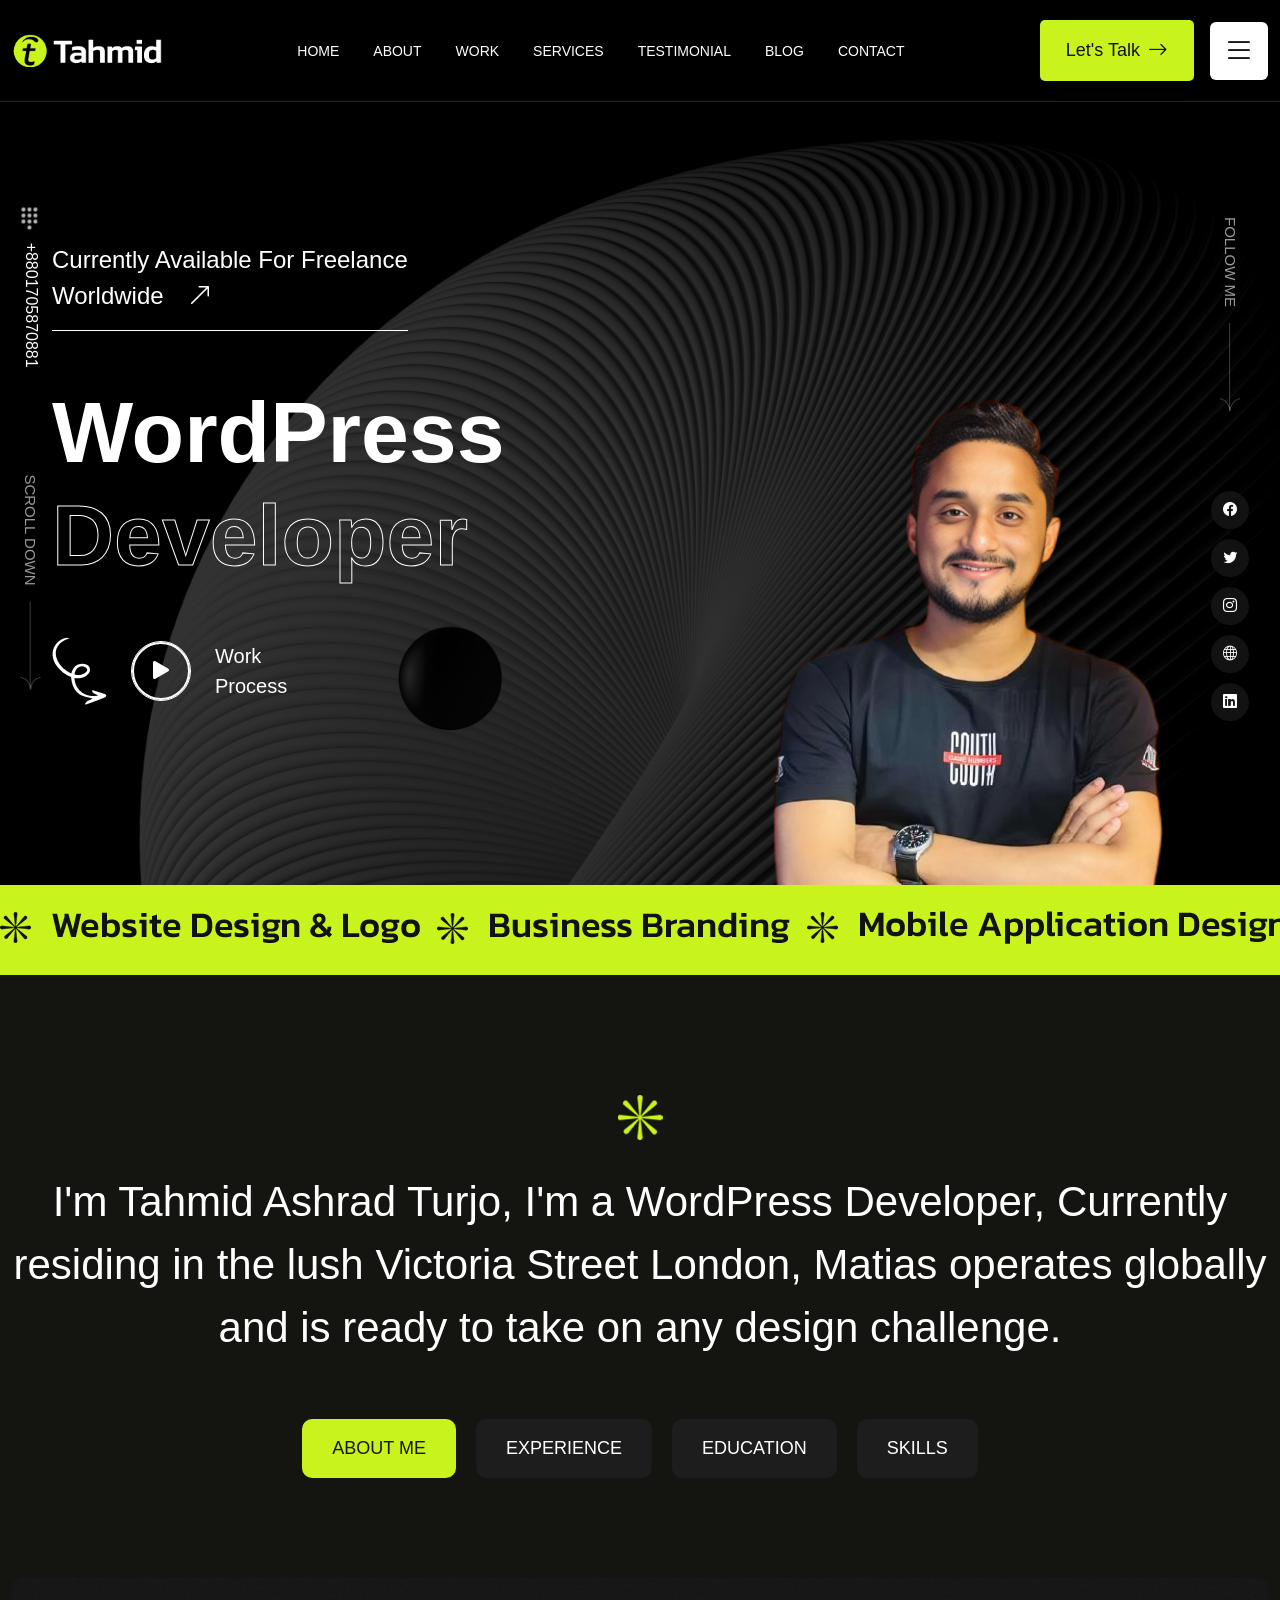
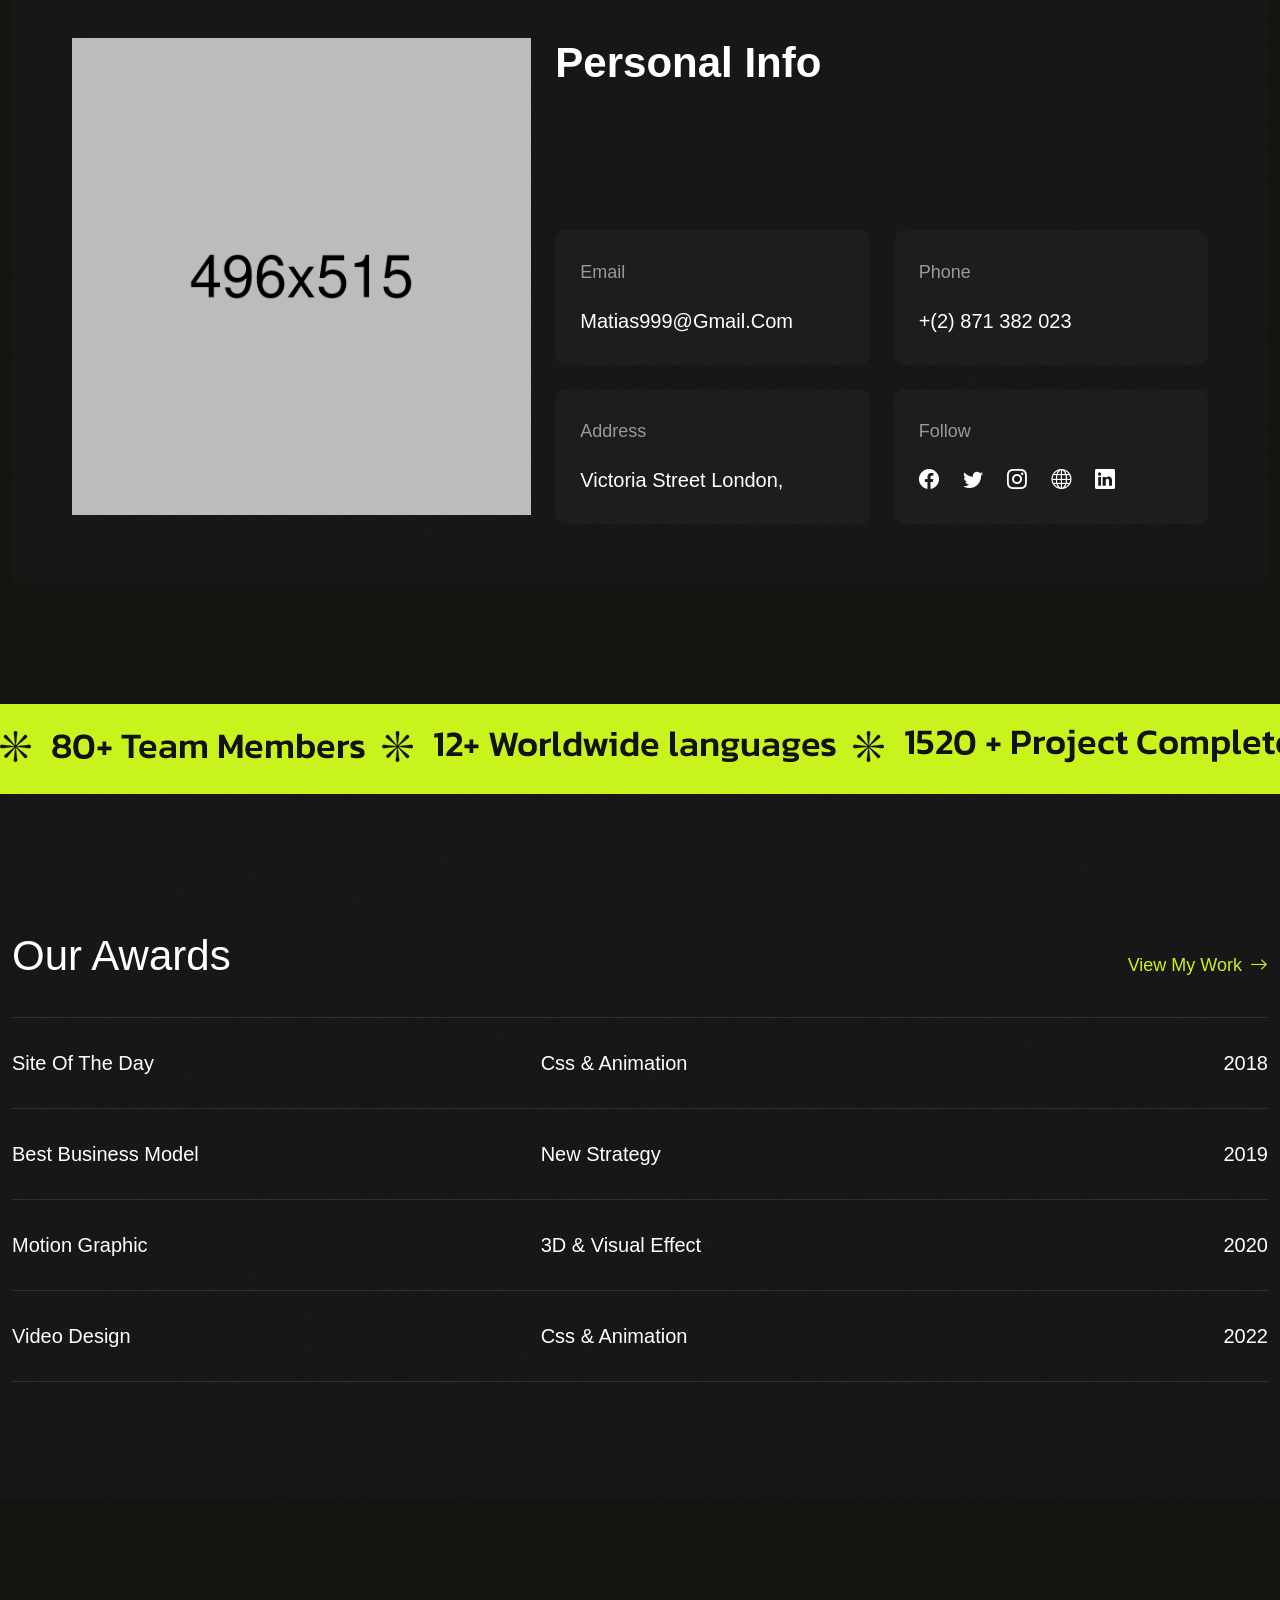
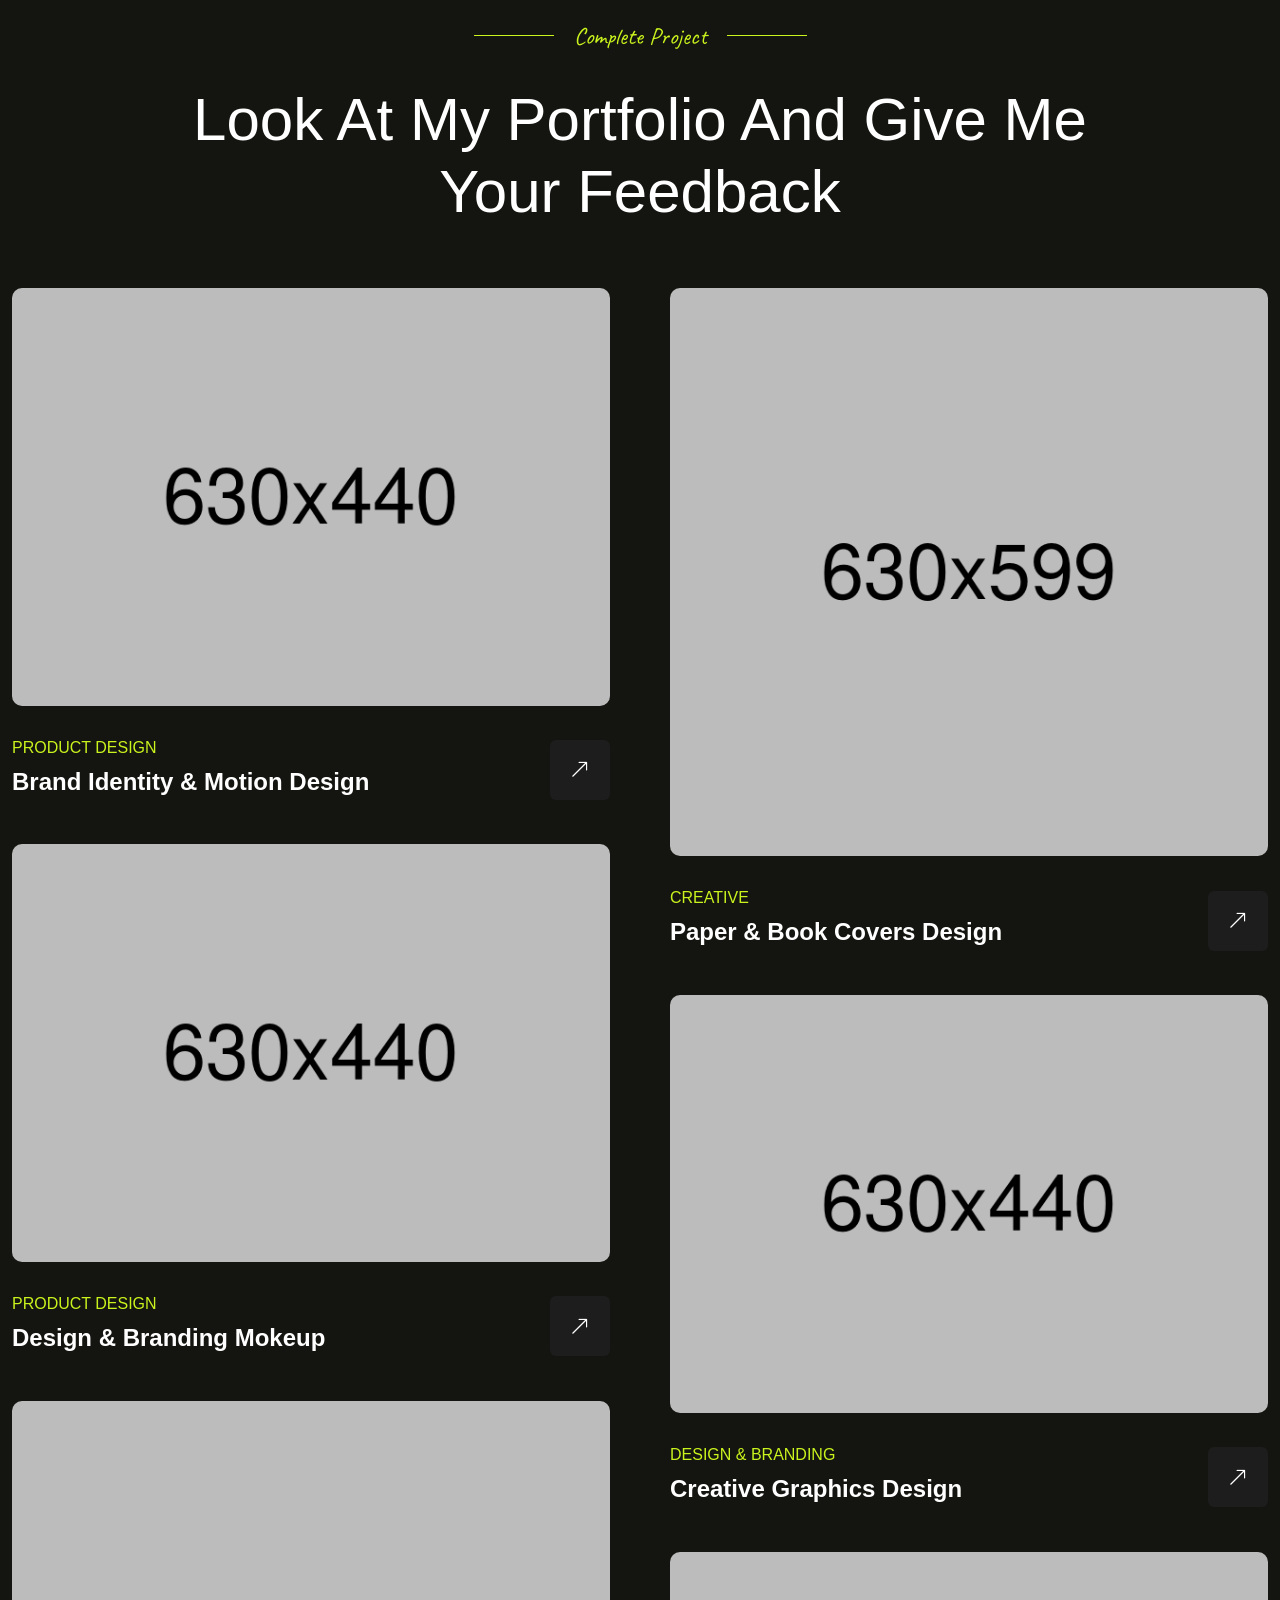
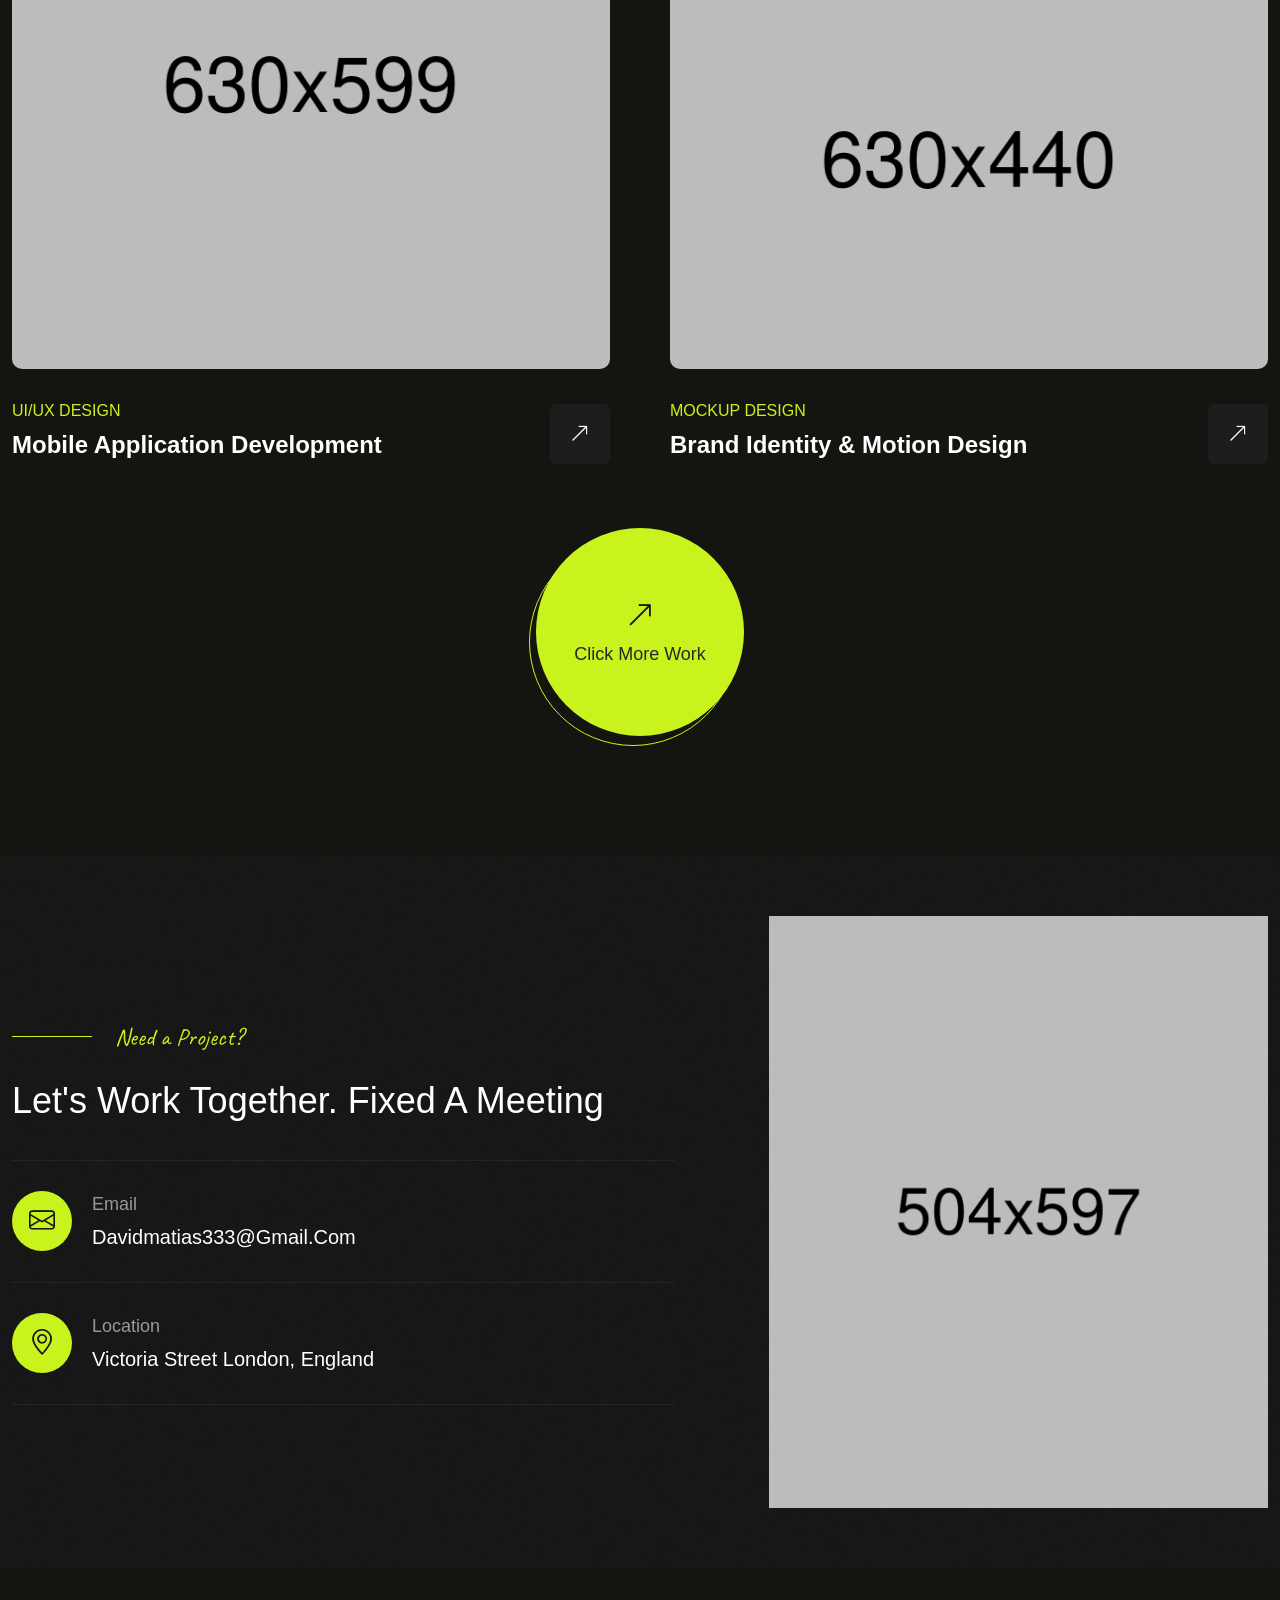
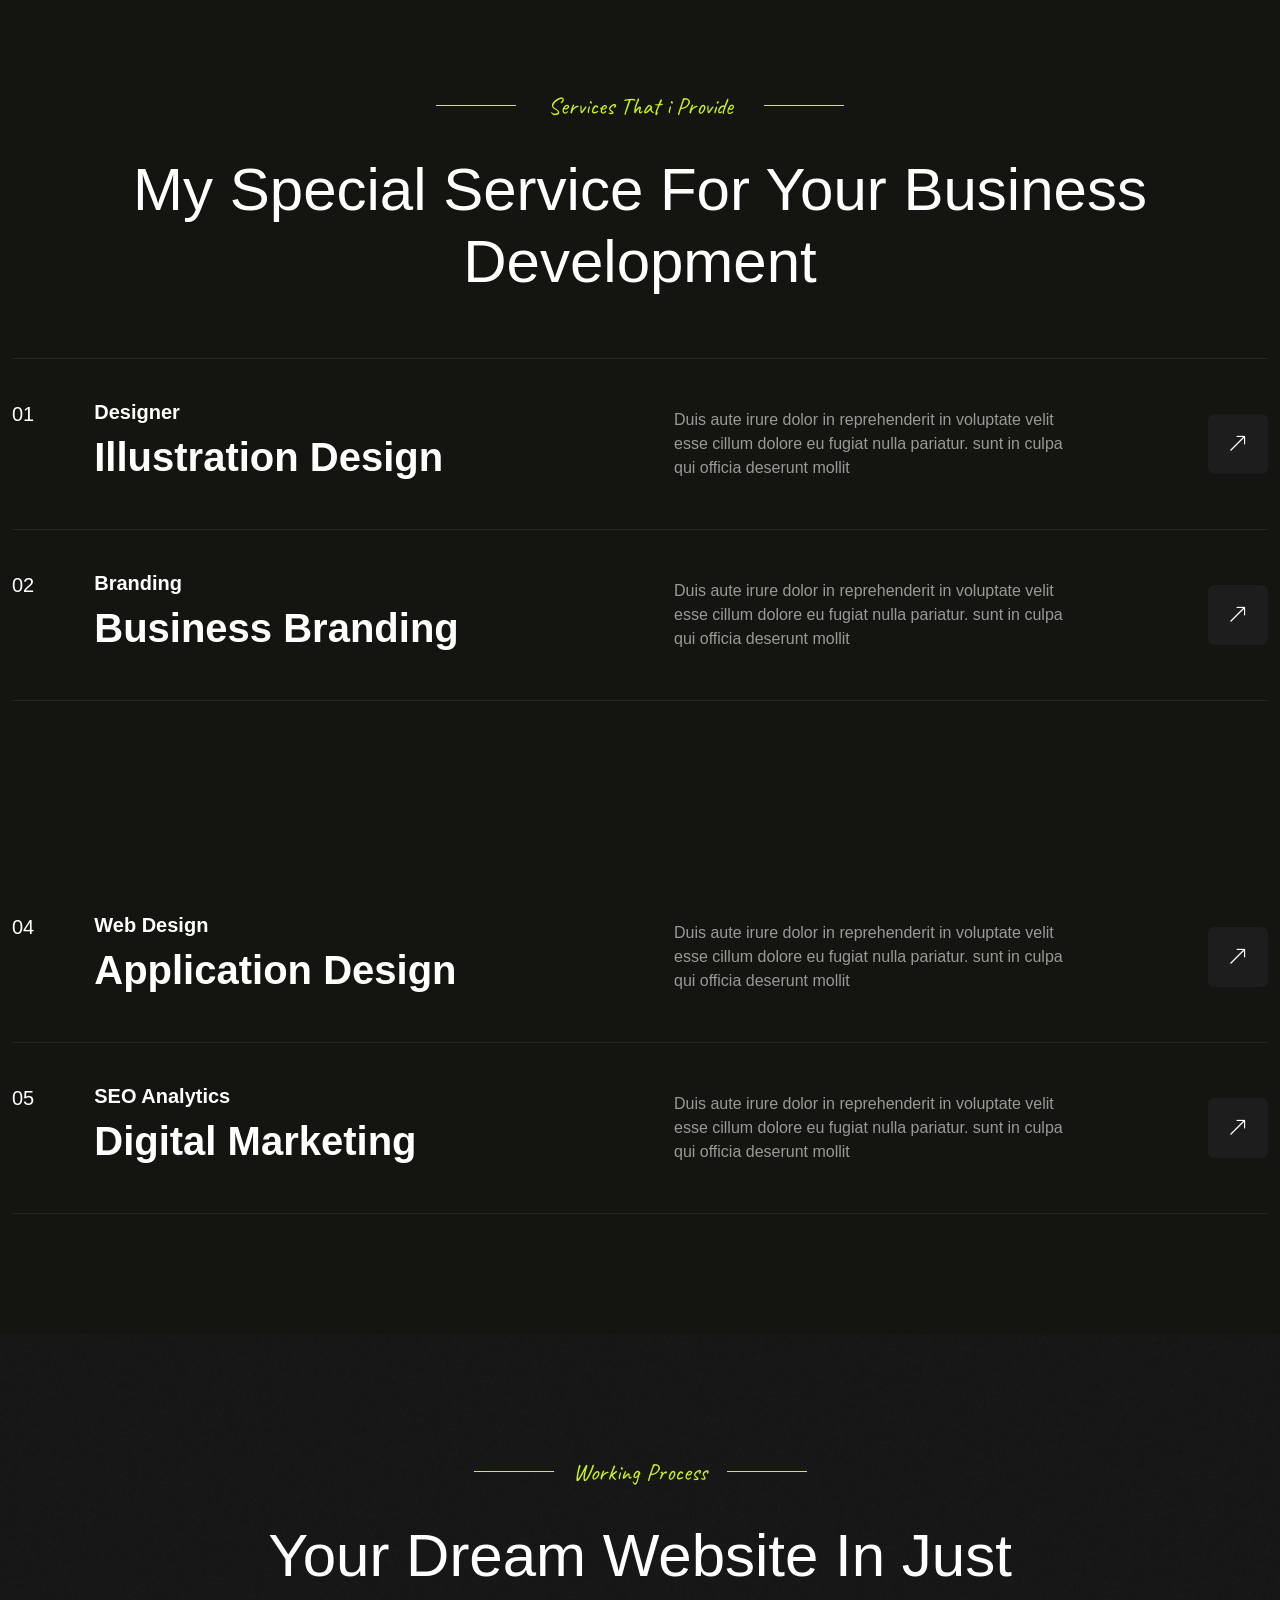
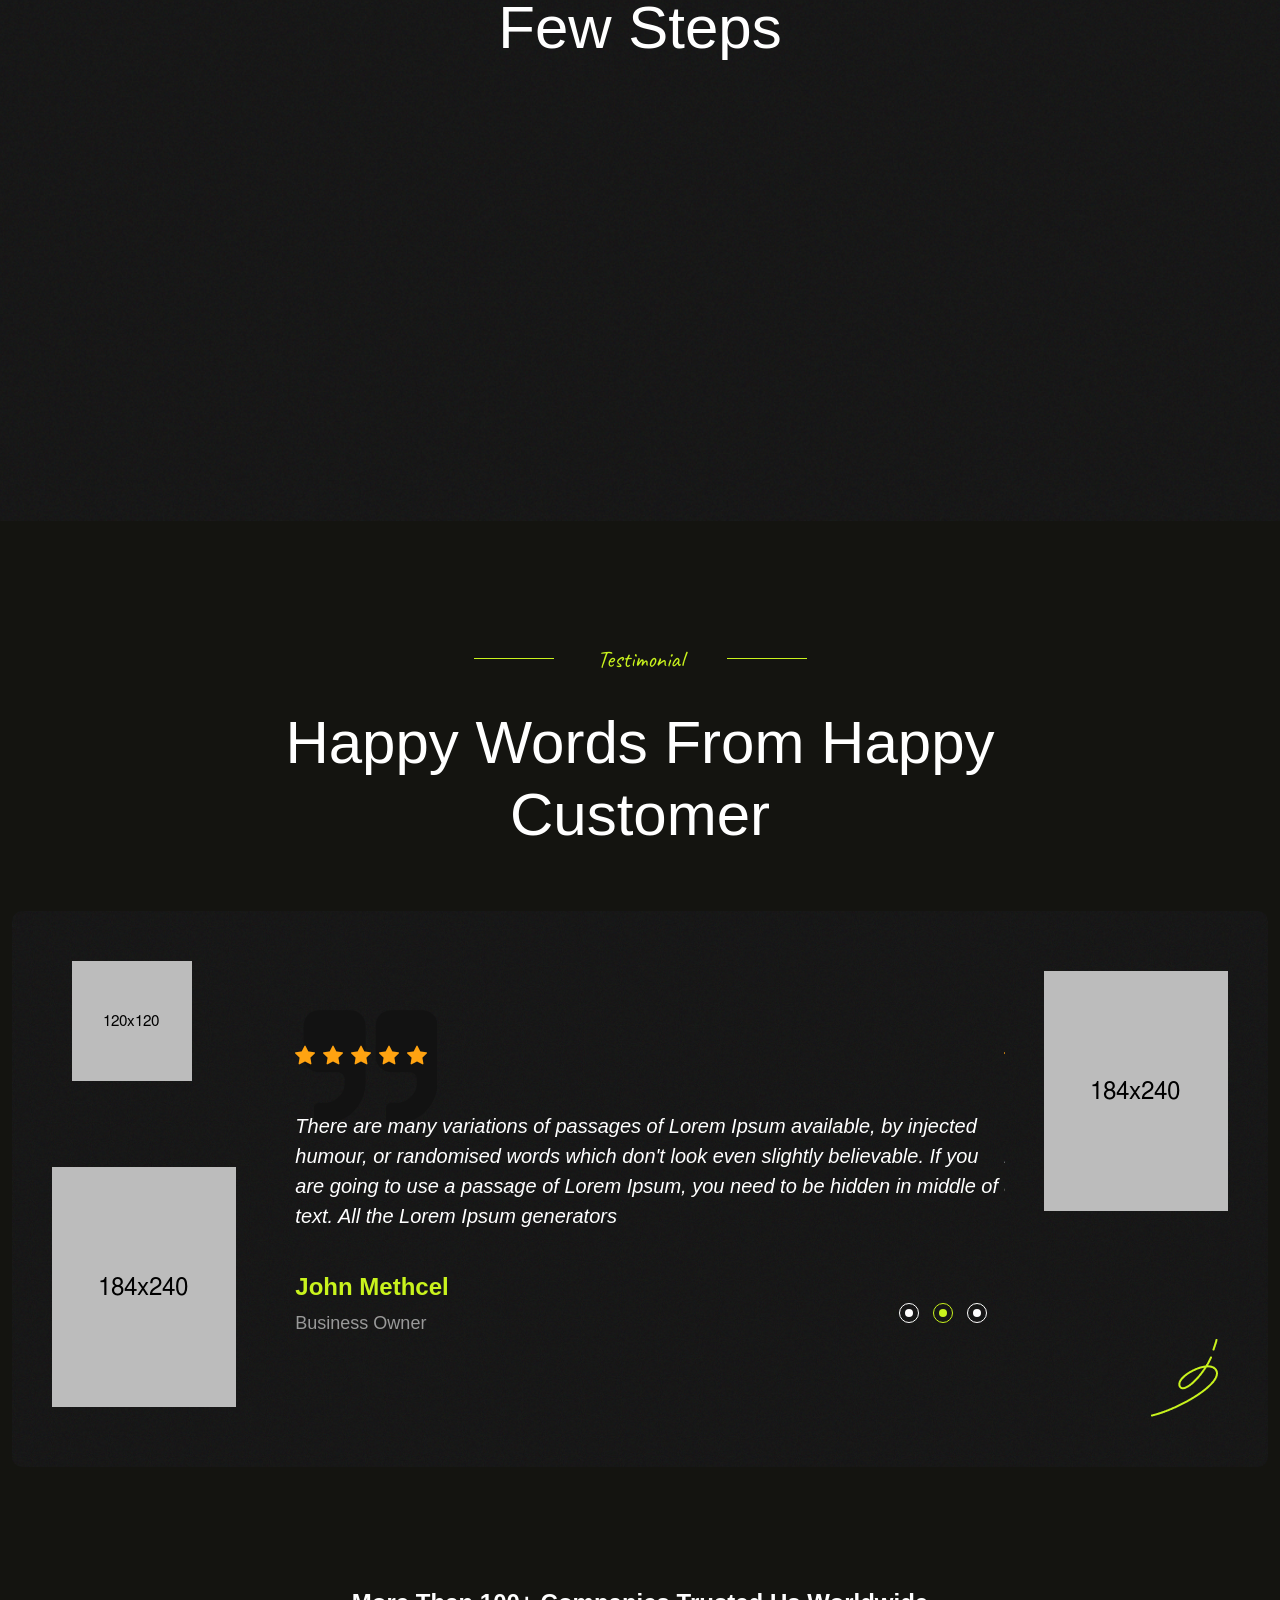
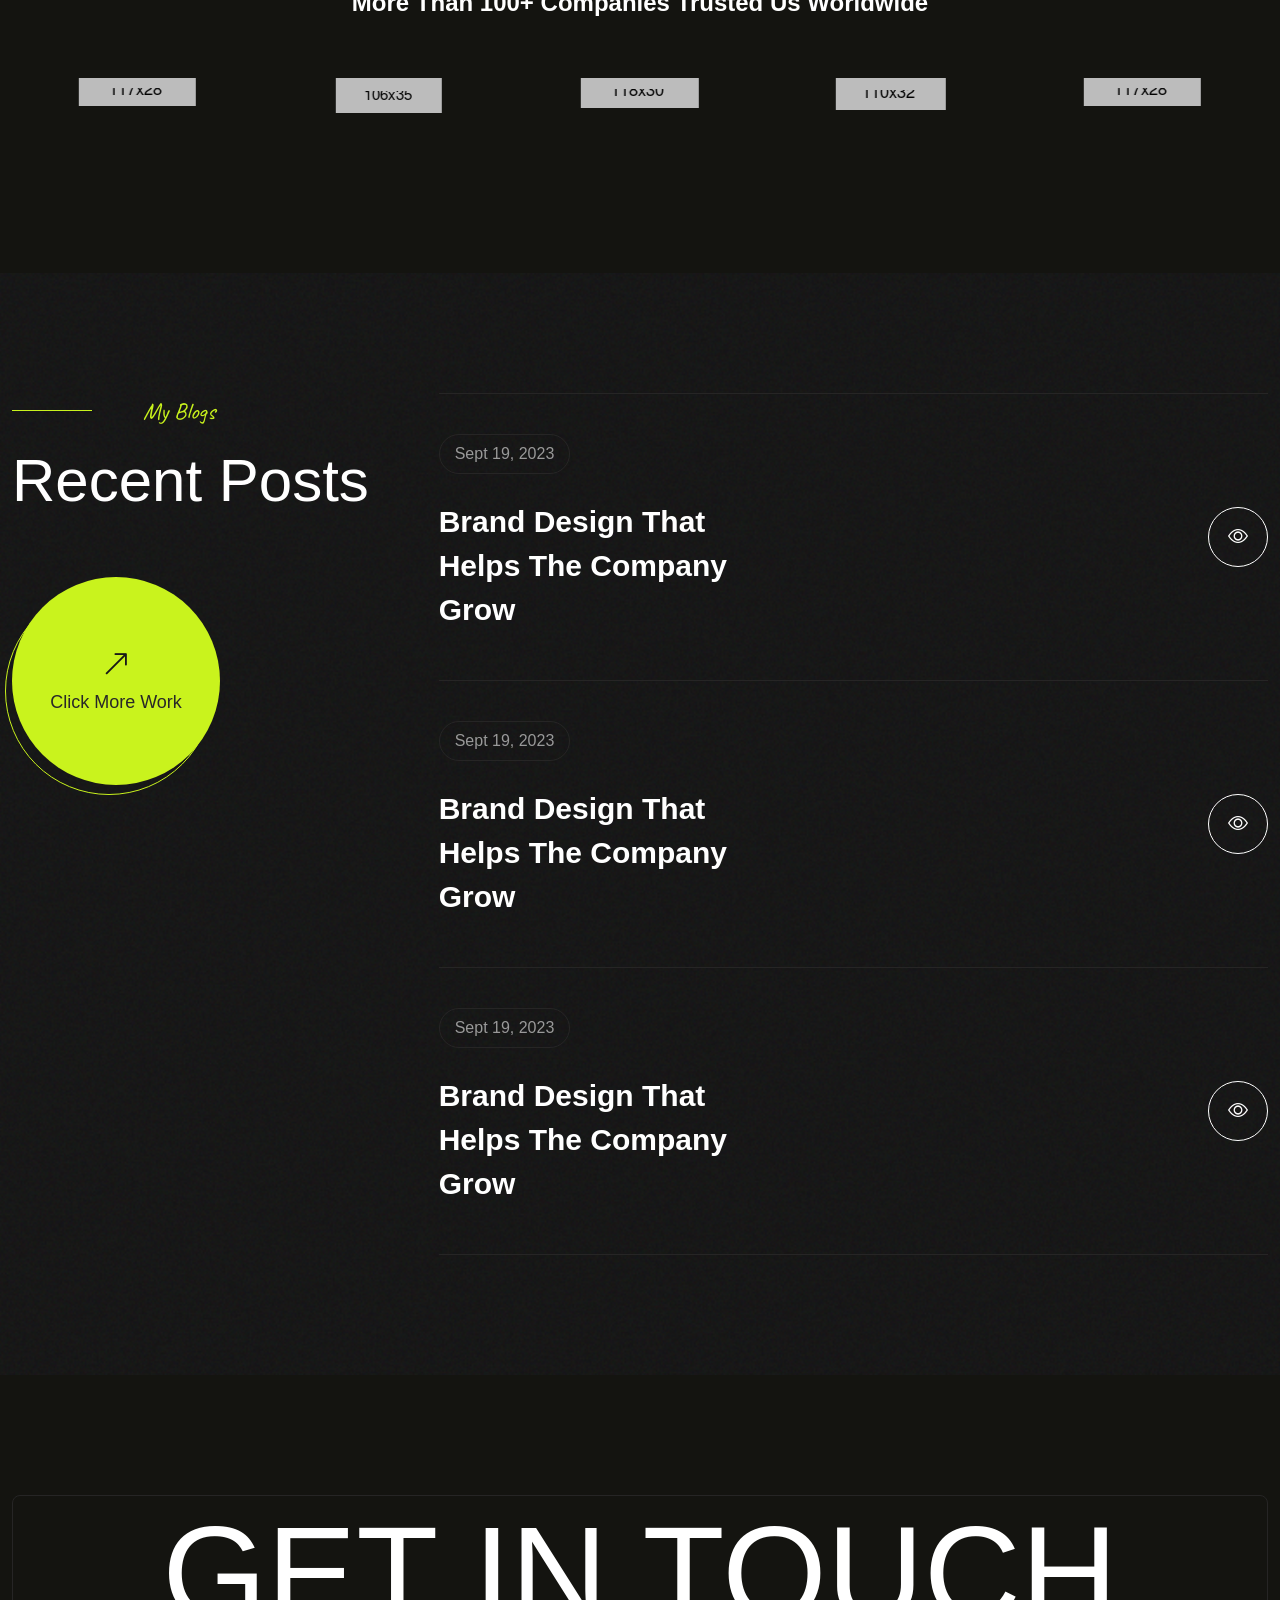
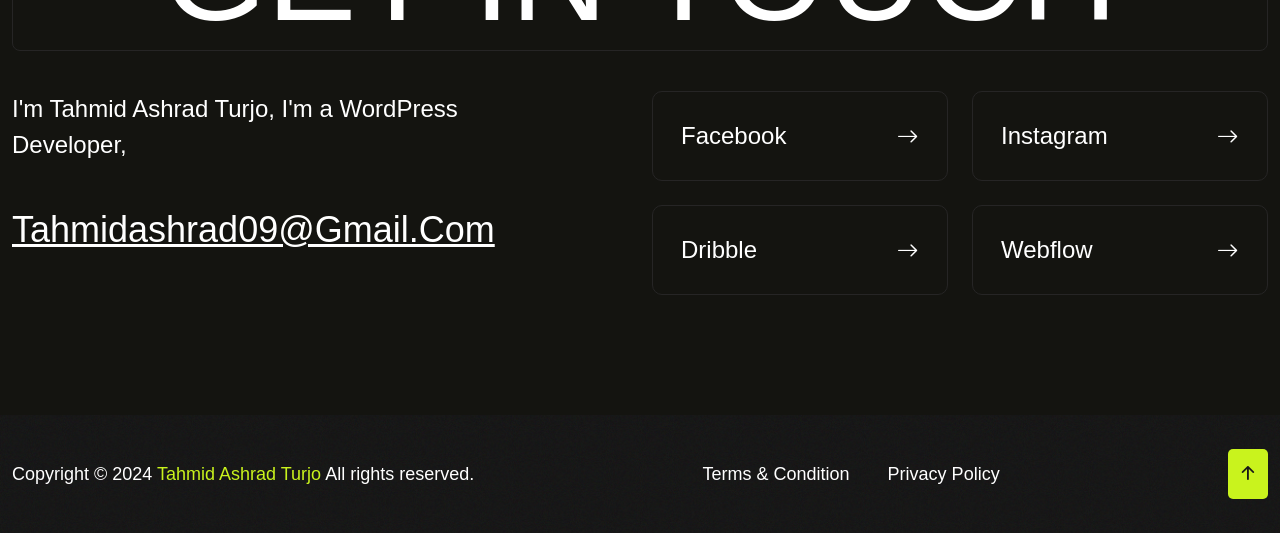
==== index.html @ 1706afe2 "My personal portfolio" ====
<!DOCTYPE html>
<html lang="en">
<head>
   <!--<< Required meta tags >>-->
   <meta charset="UTF-8">
   <meta http-equiv="X-UA-Compatible" content="IE=edge">
   <meta name="viewport" content="width=device-width, initial-scale=1.0">
   <!--<< Title >>-->
   <title>Tahmid Ashrad Turjo</title>
   <!--<< Favcion >>-->
   <link rel="shortcut icon" href="assets/img/logo/favicon.png">
   <!--<< Bootstrap min.css >>-->
   <link rel="stylesheet" href="assets/css/bootstrap.min.css">
   <!--<< Aos animation css >>-->
   <link rel="stylesheet" href="assets/css/aos.css">
   <!--<< Main.css >>-->
   <link rel="stylesheet" href="assets/css/main.css">
</head>
<body>

<!--<< Preloader >>-->
<div class="preloader__matias">
   <div class="box text-center">
      <div class="matias mb-10">
         <img src="assets/img/banner/banner-man.png" alt="img">
      </div>
      <span class="fz-30 mati fw-600 text-uppercase">
         Tahmid
      </span>
   </div>
</div>
<!--<< Preloader >>--> 
   


<!--<< banner >>-->
<section class="banner__section">
   <!--<< Header v-1 >>-->
   <header class="header-section">
      <div class="container">
         <div class="header-wrapper">
            <div class="main__logo">
               <a href="index.html" class="logo">
                  <img src="assets/img/logo/logo.png" alt="logo">
               </a>
            </div>
            <ul class="main-menu">
               <li>
                  <a href="index.html">
                     Home
                  </a>
               </li>
               <li>
                  <a href="#about">
                     About
                  </a>
               </li>
               <li>
                  <a href="#prot">
                     Work
                  </a>
               </li>
               <li>
                  <a href="#services">
                     Services
                  </a>
                  <ul class="sub-menu">
                     <li>
                        <a href="service.html">
                           Service
                        </a>
                     </li>
                     <li>
                        <a href="service-details.html">
                           Service Details
                        </a>
                     </li>
                  </ul>
               </li>
               <li>
                  <a href="#testi">
                     Testimonial
                  </a>
               </li>
               <li>
                  <a href="javascript:void(0)">
                     Blog 
                  </a>
                  <ul class="sub-menu">
                     <li class="subtwohober">
                        <a href="blog.html">Blog</a>
                     </li>
                     <li><a href="blog-details.html">Blog Details</a></li>
                  </ul>
               </li>
               <li>
                  <a href="contact.html">
                     Contact
                  </a>
               </li>
            </ul>
            <div class="menu__components d-flex align-items-center">
               <a href="contact.html" class="d-flex fw-500 cmn--btn align-items-center gap-2">
                  <span class="get__text">
                     Let's Talk
                  </span>
                  <span>
                     <i class="bi bi-arrow-right fz-20"></i>                       
                  </span>
               </a>
               <div class="header-bar d-lg-none">
                  <span></span>
                  <span></span>
                  <span></span>
               </div>
               <div class="remove__click">
                  <i class="bi bi-list"></i>
               </div>
            </div>
         </div>
      </div>
   </header>
   <!--<< Header v-1 >>-->
   <div class="container">
      <div class="row g-4">
         <div class="col-lg-8">
            <div class="banner__content">
               <a href="#0" class="bn__currently">
                  <span class="d-block">
                     Currently available for freelance 
                  </span>
                  <span class="d-flex gap-4 align-items-center">
                     worldwide
                     <i class="bi bi-arrow-up-right"></i>
                  </span>
               </a>
               <h1>
                 <span class="hone">WordPress</span>
                  <span class="d-block designers" data-text="Developer">Developer</span>
               </h1>
               <div class="video__area">
                  <img src="assets/img/banner/bn-arrow.png" class="vid__arrow" alt="img">
                  <a href="https://www.youtube.com/watch?v=zFuJgOiUEso&amp;ab_channel=SujithRajendran" class="video__80 video-btn">
                     <i class="bi bi-play-fill"></i>
                  </a>
                  <span class="proces">
                     Work
                     Process
                  </span>
               </div>
            </div>
         </div>
         <div class="col-lg-4">
            <div class="banner__thumb" data-aos="fade-up-right" data-aos-duration="300">
               <img src="assets/img/banner/banner-man.png" alt="man-img">
            </div>
         </div>
      </div>
   </div>
   <div class="banner__leftinfo">
      <div class="left__infomobile">
         <a href="#0">
            <img src="assets/img/banner/dial.png" alt="img">
         </a>
         <a href="#0">
            +8801705870881
         </a>
      </div>
      <div class="right__infoscroll">
         <a href="#prot" class="scroll">
            scroll down
         </a>
         <a href="#prot" class="scroll__bar">
            <img src="assets/img/banner/scroll-down.png" alt="img">
         </a>
      </div>
   </div>
   <div class="banner__rightinfo">
      <div class="right__infoscroll">
         <a href="#0" class="scroll">
            Follow Me
         </a>
         <a href="#0" class="scroll__bar">
            <img src="assets/img/banner/scroll-down.png" alt="img">
         </a>
      </div>
      <div class="banner__xlsocial">
         <ul class="banner__soci d-grid justify-content-center">
            <li>
               <a href="#0">
                  <i class="bi bi-facebook"></i>
               </a>
            </li>
            <li>
               <a href="#0">
                  <i class="bi bi-twitter"></i>
               </a>
            </li>
            <li>
               <a href="#0">
                  <i class="bi bi-instagram"></i>
               </a>
            </li>
            <li>
               <a href="#0">
                  <i class="bi bi-globe"></i>
               </a>
            </li>
            <li>
               <a href="#0">
                  <i class="bi bi-linkedin"></i>
               </a>
            </li>
         </ul>
      </div>
   </div>
</section>
<!--<< banner >>-->

<!--<< text slide v1 >>-->
<div class="marquee-wrapper text-slider">
   <div class="marquee-inner to-left">
       <ul class="marqee-list d-flex">
           <li class="marquee-item">
               <img src="assets/img/banner/ts1.png" alt="text-slide"> <span class="stroke-text"><img src="assets/img/banner/ts2.png" alt="text-slide"></span>
               <img src="assets/img/banner/ts3.png" alt="text-slide"> <span class="stroke-text"><img src="assets/img/banner/ts4.png" alt="text-slide"></span>
               <img src="assets/img/banner/ts1.png" alt="text-slide"> <span class="stroke-text"><img src="assets/img/banner/ts2.png" alt="text-slide"></span>
               <img src="assets/img/banner/ts3.png" alt="text-slide"> <span class="stroke-text"><img src="assets/img/banner/ts4.png" alt="text-slide"></span>
               <img src="assets/img/banner/ts1.png" alt="text-slide"> <span class="stroke-text"><img src="assets/img/banner/ts2.png" alt="text-slide"></span>
               <img src="assets/img/banner/ts3.png" alt="text-slide"> <span class="stroke-text"><img src="assets/img/banner/ts4.png" alt="text-slide"></span>
           </li>
       </ul>
   </div>
</div>
<!--<< text slide v1 >>-->

<!--<< about personal >>-->
<section class="about__section pt-120 pb-120" id="about">
   <div class="container">
      <div class="personal__head text-center">
         <img src="assets/img/about/section-star.png" class="mb-30" alt="star">
         <p class="descrp">
            I'm Tahmid Ashrad Turjo, I'm a WordPress Developer, Currently residing 
            in the lush Victoria Street London, Matias operates globally and is 
            ready to take on any design challenge.
         </p>
      </div>
      <div class="singletab">
         <ul class="tablinks">
             <li class="nav-links active">
                 <button class="tablink">About Me</button>
             </li>
             <li class="nav-links">
                 <button class="tablink">Experience</button>
             </li>
             <li class="nav-links">
                 <button class="tablink">Education</button>
             </li>
             <li class="nav-links">
                 <button class="tablink">Skills</button>
             </li>
         </ul>
         <div class="tabcontents">
             <div class="tabitem active">
               <div class="about__v1wrap">
                  <div class="row g-4 align-items-lg-start align-items-center">
                     <div class="col-lg-5">
                        <div class="about__onethumb" data-aos="zoom-in" data-aos-duration="500">
                           <img src="assets/img/about/personal-infothumb.png" alt="img">
                        </div>
                     </div>
                     <div class="col-lg-7">
                        <div class="about__onecontent">
                           <h2 class="h2-head" data-aos="fade-up"
                           data-aos-duration="500">
                              Personal Info
                           </h2>
                           <p class="p-descrip" data-aos="fade-up"
                           data-aos-duration="500">
                              Neque porro quisquam est, qui dolorem ipsum quia dolor sit consectetur, aliquam quaerats voluptatem. Ut enim ad minima veniam, exercitationem laboriosam, nisi ut aliquid ex ea autem velit esse quam nihil
                           </p>
                           <div class="about__contactwrap">
                              <div class="row g-4">
                                 <div class="col-xxl-6 col-xl-6 col-lg-12 col-md-6" data-aos="zoom-in">
                                    <div class="abox">
                                       <div class="about__contbox__item">
                                          <span class="ptext fz-18 mb-20 d-block">
                                             Email
                                          </span>
                                          <a href="#0">
                                             matias999@gmail.com
                                          </a>
                                       </div>
                                    </div>
                                 </div>
                                 <div class="col-xxl-6 col-xl-6 col-lg-12 col-md-6" data-aos="zoom-in">
                                    <div class="abox">
                                       <div class="about__contbox__item">
                                          <span class="ptext fz-18 mb-20 d-block">
                                             Phone
                                          </span>
                                          <a href="#0">
                                             +(2) 871 382 023
                                          </a>
                                       </div>
                                    </div>
                                 </div>
                                 <div class="col-xxl-6 col-xl-6 col-lg-12 col-md-6" data-aos="zoom-in">
                                    <div class="abox">
                                       <div class="about__contbox__item">
                                          <span class="ptext fz-18 mb-20 d-block">
                                             Address
                                          </span>
                                          <a href="#0">
                                             Victoria Street London,
                                          </a>
                                       </div>
                                    </div>
                                 </div>
                                 <div class="col-xxl-6 col-xl-6 col-lg-12 col-md-6" data-aos="zoom-in">
                                    <div class="abox">
                                       <div class="about__contbox__item">
                                          <span class="ptext fz-18 mb-20 d-block">
                                             Follow
                                          </span>
                                          <ul class="d-flex align-items-center gap-2 gap-xl-4">
                                             <li>
                                                <a href="#0">
                                                   <i class="bi bi-facebook"></i>
                                                </a>
                                             </li>
                                             <li>
                                                <a href="#0">
                                                   <i class="bi bi-twitter"></i>
                                                </a>
                                             </li>
                                             <li>
                                                <a href="#0">
                                                   <i class="bi bi-instagram"></i>
                                                </a>
                                             </li>
                                             <li>
                                                <a href="#0">
                                                   <i class="bi bi-globe"></i>
                                                </a>
                                             </li>
                                             <li>
                                                <a href="#0">
                                                   <i class="bi bi-linkedin"></i>
                                                </a>
                                             </li>
                                          </ul>
                                       </div>
                                    </div>
                                 </div>
                              </div>
                           </div>
                        </div>
                     </div>
                  </div>
               </div>
             </div>
             <div class="tabitem">
               <div class="about__v1wrap">
                  <div class="row g-4 align-items-lg-start align-items-center">
                     <div class="col-lg-5">
                        <div class="about__onethumb">
                           <img src="assets/img/about/personal-infothumb.png" alt="img">
                        </div>
                     </div>
                     <div class="col-lg-7">
                        <div class="about__onecontent">
                           <h2>
                              My Experience
                           </h2>
                           <p>
                              Neque porro quisquam est, qui dolorem ipsum quia dolor sit consectetur, aliquam quaerats voluptatem. Ut enim ad minima veniam, exercitationem laboriosam, nisi ut aliquid ex ea autem velit esse quam nihil
                           </p>
                           <div class="exprience__box mt-30">
                              <div class="exri__item">
                                 <span class="fz-18 fw-500 base">
                                    In 2011
                                 </span>
                                 <div class="expri__cont">
                                    <h4 class="mb-15 text-white">
                                       Software Engineer
                                    </h4>
                                    <p class="fz-18 pra d-block">
                                       UI Head & Manager
                                    </p>
                                 </div>
                              </div>
                              <div class="exri__item">
                                 <span class="fz-18 fw-500 base">
                                    In 2016
                                 </span>
                                 <div class="expri__cont">
                                    <h4 class="mb-15 text-white">
                                       Product Designer
                                    </h4>
                                    <p class="fz-18 pra d-block">
                                       Head of Department
                                    </p>
                                 </div>
                              </div>
                              <div class="exri__item">
                                 <span class="fz-18 fw-500 base">
                                    In 2023
                                 </span>
                                 <div class="expri__cont">
                                    <h4 class="mb-15 text-white">
                                       Senior UI Designer
                                    </h4>
                                    <p class="fz-18 pra d-block">
                                       Fiverr.com
                                    </p>
                                 </div>
                              </div>
                           </div>
                        </div>
                     </div>
                  </div>
               </div>
             </div>
             <div class="tabitem">
               <div class="about__v1wrap">
                  <div class="row g-4 align-items-lg-start align-items-center">
                     <div class="col-lg-5">
                        <div class="about__onethumb">
                           <img src="assets/img/about/personal-infothumb.png" alt="img">
                        </div>
                     </div>
                     <div class="col-lg-7">
                        <div class="about__onecontent">
                           <h2>
                              My Education
                           </h2>
                           <p>
                              Neque porro quisquam est, qui dolorem ipsum quia dolor sit consectetur, aliquam quaerats voluptatem. Ut enim ad minima veniam, exercitationem laboriosam, nisi ut aliquid ex ea autem velit esse quam nihil
                           </p>
                           <div class="exprience__box mt-30">
                              <div class="exri__item">
                                 <span class="fz-18 fw-500 base">
                                    2011-2013
                                 </span>
                                 <div class="expri__cont">
                                    <h4 class="mb-15 text-white">
                                       Programming Course
                                    </h4>
                                    <p class="fz-18 pra d-block">
                                       New York University
                                    </p>
                                 </div>
                              </div>
                              <div class="exri__item">
                                 <span class="fz-18 fw-500 base">
                                    2013-2016
                                 </span>
                                 <div class="expri__cont">
                                    <h4 class="mb-15 text-white">
                                       University of Design
                                    </h4>
                                    <p class="fz-18 pra d-block">
                                       Kingston, United States
                                    </p>
                                 </div>
                              </div>
                              <div class="exri__item">
                                 <span class="fz-18 fw-500 base">
                                    2016-2018
                                 </span>
                                 <div class="expri__cont">
                                    <h4 class="mb-15 text-white">
                                       Web Design Course
                                    </h4>
                                    <p class="fz-18 pra d-block">
                                       New York University
                                    </p>
                                 </div>
                              </div>
                           </div>
                        </div>
                     </div>
                  </div>
               </div>
             </div>
             <div class="tabitem">
               <div class="about__v1wrap">
                  <div class="row g-4 align-items-lg-start align-items-center">
                     <div class="col-lg-5">
                        <div class="about__onethumb">
                           <img src="assets/img/about/personal-infothumb.png" alt="img">
                        </div>
                     </div>
                     <div class="col-lg-7">
                        <div class="about__onecontent">
                           <h2>
                              My Skills
                           </h2>
                           <p>
                              Neque porro quisquam est, qui dolorem ipsum quia dolor sit consectetur, aliquam quaerats voluptatem. Ut enim ad minima veniam, exercitationem laboriosam, nisi ut aliquid ex ea autem velit esse quam nihil
                           </p>
                           <div class="about__contactwrap">
                              <div class="row g-4">
                                 <div class="col-xxl-6 col-xl-6 col-lg-12 col-md-6">
                                    <div class="abox myskill__item">
                                       <div class="thumb">
                                          <img src="assets/img/about/figma.png" alt="img">
                                       </div>
                                       <div class="mys">
                                          <span class="ptext fz-18 mb-15 d-block">
                                             Figma
                                          </span>
                                          <h1 class="fw-600">
                                             90%
                                          </h1>
                                       </div>
                                    </div>
                                 </div>
                                 <div class="col-xxl-6 col-xl-6 col-lg-12 col-md-6">
                                    <div class="abox myskill__item">
                                       <div class="thumb">
                                          <img src="assets/img/about/word.png" alt="img">
                                       </div>
                                       <div class="mys">
                                          <span class="ptext fz-18 mb-15 d-block">
                                             Wordpress
                                          </span>
                                          <h1 class="fw-600">
                                             95%
                                          </h1>
                                       </div>
                                    </div>
                                 </div>
                                 <div class="col-xxl-6 col-xl-6 col-lg-12 col-md-6">
                                    <div class="abox myskill__item">
                                       <div class="thumb">
                                          <img src="assets/img/about/html.png" alt="img">
                                       </div>
                                       <div class="mys">
                                          <span class="ptext fz-18 mb-15 d-block">
                                             HTML
                                          </span>
                                          <h1 class="fw-600">
                                             85%
                                          </h1>
                                       </div>
                                    </div>
                                 </div>
                                 <div class="col-xxl-6 col-xl-6 col-lg-12 col-md-6">
                                    <div class="abox myskill__item">
                                       <div class="thumb">
                                          <img src="assets/img/about/boot.png" alt="img">
                                       </div>
                                       <div class="mys">
                                          <span class="ptext fz-18 mb-15 d-block">
                                             Bootstrap
                                          </span>
                                          <h1 class="fw-600">
                                             97%
                                          </h1>
                                       </div>
                                    </div>
                                 </div>
                              </div>
                           </div>
                        </div>
                     </div>
                  </div>
               </div>
             </div>
         </div>
     </div>
   </div>
</section>
<!--<< about personal >>-->

<!--<< text slide v2 >>-->
<div class="marquee-wrapper text-slider">
   <div class="marquee-inner to-right">
      <ul class="marqee-list d-flex">
            <li class="marquee-item">
                <img src="assets/img/banner/ts5.png" alt="text-slide"> <span class="stroke-text"><img src="assets/img/banner/ts6.png" alt="text-slide"></span>
                <img src="assets/img/banner/ts7.png" alt="text-slide"> <span class="stroke-text"><img src="assets/img/banner/ts8.png" alt="text-slide"></span>
                <img src="assets/img/banner/ts5.png" alt="text-slide"> <span class="stroke-text"><img src="assets/img/banner/ts6.png" alt="text-slide"></span>
                <img src="assets/img/banner/ts7.png" alt="text-slide"> <span class="stroke-text"><img src="assets/img/banner/ts8.png" alt="text-slide"></span>
                <img src="assets/img/banner/ts5.png" alt="text-slide"> <span class="stroke-text"><img src="assets/img/banner/ts6.png" alt="text-slide"></span>
                <img src="assets/img/banner/ts7.png" alt="text-slide"> <span class="stroke-text"><img src="assets/img/banner/ts8.png" alt="text-slide"></span>
            </li>
      </ul>
   </div>
</div>
<!--<< text slide v2 >>-->

<!--<< our aword >>-->
<section class="awoard__section">
   <div class="container">
      <div class="award__wraper table-responsive" data-aos="fade-up"
      data-aos-duration="2000">
         <table class="table w-100">
            <tbody>
               <tr>
                  <td>
                     <span class="table__title">
                        Our Awards
                     </span>
                  </td>
                  <td class="cusnoe">
                     
                  </td>
                  <td class="text-end">
                     <a href="#0" class="d-flex table__view justify-content-end align-items-center base gap-2">
                        <span>
                           View My Work
                        </span>
                        <i class="bi bi-arrow-right"></i>
                     </a>
                  </td>
                </tr>
              <tr>
                <td>Site Of The Day</td>
                <td>Css & Animation</td>
                <td class="text-end">2018</td>
              </tr>
              <tr>
               <td>Best Business Model</td>
               <td>New Strategy</td>
               <td class="text-end">2019</td>
             </tr>
             <tr>
               <td>Motion Graphic</td>
               <td>3D & Visual Effect</td>
               <td class="text-end">2020</td>
             </tr>
             <tr>
               <td>Video Design</td>
               <td>Css & Animation</td>
               <td class="text-end">2022</td>
             </tr>
            </tbody>
          </table>
      </div>
   </div>
</section>
<!--<< our aword >>-->

<!--<< project one >>-->
<section class="project__section pt-120 pb-120" id="prot">
   <div class="container">
      <div class="project__head text-center">
         <span class="common__sub" data-aos="fade-down"
         data-aos-duration="1000">
           Complete Project 
         </span>
         <h2 class="fw-500" data-aos="fade-down"
         data-aos-duration="2000">
            Look at my portfolio and give me 
            your feedback
         </h2>
      </div>
      <div class="row g-4">
         <div class="col-lg-6 col-md-6">
            <div class="project__wrapone">
               <div class="project__item cus__mb60" data-aos="fade-up"
         data-aos-duration="1000">
                  <a href="assets/img/project/pro1.png" class="thumb mb-30 imgc">
                     <img src="assets/img/project/pro1.png" alt="img">
                  </a>
                  <div class="content d-flex align-items-center justify-content-between gap-2">
                     <a href="protfolio.html" class="left__cont">
                        <span class="base mb-2 mb-xxl-3 d-block text-uppercase">
                           Product Design
                        </span>
                        <h3>
                           Brand Identity & Motion Design
                        </h3>
                     </a>
                     <a href="assets/img/project/pro1.png" class="common__icon imgc">
                        <i class="bi bi-arrow-up-right"></i>
                     </a>
                  </div>
               </div>
               <div class="project__item cus__mb60" data-aos="fade-up"
         data-aos-duration="1000">
                  <a href="assets/img/project/pro3.png" class="thumb mb-30 imgc">
                     <img src="assets/img/project/pro3.png" alt="img">
                  </a>
                  <div class="content d-flex align-items-center justify-content-between gap-2">
                     <a href="protfolio.html" class="left__cont">
                        <span class="base mb-2 mb-xxl-3 d-block text-uppercase">
                           Product Design
                        </span>
                        <h3>
                           Design & Branding Mokeup
                        </h3>
                     </a>
                     <a href="assets/img/project/pro3.png" class="common__icon imgc">
                        <i class="bi bi-arrow-up-right"></i>
                     </a>
                  </div>
               </div>
               <div class="project__item" data-aos="fade-up"
         data-aos-duration="1000">
                  <a href="assets/img/project/pro5.png" class="thumb mb-30 imgc">
                     <img src="assets/img/project/pro5.png" alt="img">
                  </a>
                  <div class="content d-flex align-items-center justify-content-between gap-2">
                     <a href="protfolio.html" class="left__cont">
                        <span class="base mb-2 mb-xxl-3 d-block text-uppercase">
                           Ui/ux Design
                        </span>
                        <h3>
                           Mobile Application Development
                        </h3>
                     </a>
                     <a href="assets/img/project/pro5.png" class="common__icon imgc">
                        <i class="bi bi-arrow-up-right"></i>
                     </a>
                  </div>
               </div>
            </div>
         </div>
         <div class="col-lg-6 col-md-6">
            <div class="project__wraptwo">
               <div class="project__item cus__mb60" data-aos="fade-up"
         data-aos-duration="2200">
                  <a href="assets/img/project/pro2.png" class="thumb mb-30 imgc">
                     <img src="assets/img/project/pro2.png" alt="img">
                  </a>
                  <div class="content d-flex align-items-center justify-content-between gap-2">
                     <a href="protfolio.html" class="left__cont">
                        <span class="base mb-2 mb-xxl-3 d-block text-uppercase">
                           Creative
                        </span>
                        <h3>
                           Paper & Book Covers Design
                        </h3>
                     </a>
                     <a href="assets/img/project/pro2.png" class="common__icon imgc">
                        <i class="bi bi-arrow-up-right"></i>
                     </a>
                  </div>
               </div>
               <div class="project__item cus__mb60" data-aos="fade-up"
         data-aos-duration="2200">
                  <a href="assets/img/project/pro4.png" class="thumb mb-30 imgc">
                     <img src="assets/img/project/pro4.png" alt="img">
                  </a>
                  <div class="content d-flex align-items-center justify-content-between gap-2">
                     <a href="protfolio.html" class="left__cont">
                        <span class="base mb-2 mb-xxl-3 d-block text-uppercase">
                           Design & Branding
                        </span>
                        <h3>
                           Creative Graphics Design
                        </h3>
                     </a>
                     <a href="assets/img/project/pro4.png" class="common__icon imgc">
                        <i class="bi bi-arrow-up-right"></i>
                     </a>
                  </div>
               </div>
               <div class="project__item" data-aos="fade-up"
         data-aos-duration="2200">
                  <a href="assets/img/project/pro6.png" class="thumb mb-30 imgc">
                     <img src="assets/img/project/pro6.png" alt="img">
                  </a>
                  <div class="content d-flex align-items-center justify-content-between gap-2">
                     <a href="protfolio.html" class="left__cont">
                        <span class="base mb-2 mb-xxl-3 d-block text-uppercase">
                           MOCKUP DESIGN
                        </span>
                        <h3>
                           Brand Identity & Motion Design
                        </h3>
                     </a>
                     <a href="assets/img/project/pro6.png" class="common__icon imgc">
                        <i class="bi bi-arrow-up-right"></i>
                     </a>
                  </div>
               </div>
            </div>
         </div>
      </div>
      <div class="custom__hover" >
         <a href="protfolio-details.html" class="hover__circle mauto" data-aos="zoom-out-down" data-aos-duration="2000">
            <span class="box">
               <i class="bi bi-arrow-up-right"></i>
               <span class="textmore"> 
                  Click More Work
               </span>
            </span>
         </a>
      </div>
   </div>
</section>
<!--<< project one >>-->

<!--<< project metting one >>-->
<section class="project__metting overhid pt-120 pb-120">
   <div class="container">
      <div class="row g-4 align-items-center">
        <div class="col-lg-7">
         <div class="pro__metting__content">
            <div class="project__head">
               <span class="common__sub" data-aos="fade-down" data-aos-duration="1000">
                 Need a Project? 
               </span>
               <h2 class="fw-500" data-aos="fade-down" data-aos-duration="1600">
                  Let's work together. fixed 
                  a meeting
               </h2>
            </div>
            <div class="about__contbox__item pb-30" data-aos="fade-up" data-aos-duration="1000">
               <span class="icon">
                  <i class="bi bi-envelope"></i>
               </span>
               <span class="box">
                  <span class="ptext fz-18 mb-1 d-block">
                     Email
                  </span>
                  <a href="#0">
                     davidmatias333@gmail.com
                  </a>
               </span>
            </div>
            <div class="about__contbox__item pb-30 pt-30" data-aos="fade-up" data-aos-duration="1500">
               <span class="icon">
                  <i class="bi bi-geo-alt"></i>
               </span>
               <span class="box">
                  <span class="ptext fz-18 mb-1 d-block">
                     Location
                  </span>
                  <a href="#0">
                     Victoria Street London, England
                  </a>
               </span>
            </div>
         </div>
        </div>
        <div class="col-lg-5">
            <div class="pro__mettingthumb" data-aos="zoom-in" data-aos-duration="2000">
               <img src="assets/img/project/project-need.png" alt="img">
            </div>
        </div>
      </div>
   </div>
</section>
<!--<< project metting one >>-->

<!--<< service >>-->
<section id="services" class="service__section overhid pt-120 pb-120">
   <div class="container">
      <div class="project__head text-center">
         <span class="common__sub" data-aos="fade-down" data-aos-duration="1000">
           Services That i Provide
         </span>
         <h2 class="fw-500" data-aos="fade-up" data-aos-duration="1200">
            My special service for your business 
            development
         </h2>
      </div>
      <div class="service__uniquewrap">
         <div class="service__unique__item pb-40 pt-40" data-aos="fade-up" data-aos-duration="1000">
            <div class="left__service">
               <div class="serial__adjust">
                  <span>
                     01
                  </span>
                  <div class="cont">
                     <h5>
                        Designer
                     </h5>
                     <h2>
                        <a href="service.html">
                           Illustration Design
                        </a>
                     </h2>
                  </div>
               </div>
               <p class="pra">
                  Duis aute irure dolor in reprehenderit in voluptate velit esse cillum dolore eu fugiat nulla pariatur. sunt in culpa qui officia deserunt mollit 
               </p>
            </div>
            <a href="service.html" class="common__icon">
               <i class="bi bi-arrow-up-right"></i>
            </a>
         </div>
         <div class="service__unique__item pb-40 pt-40" data-aos="fade-up" data-aos-duration="1200">
            <div class="left__service">
               <div class="serial__adjust">
                  <span>
                     02
                  </span>
                  <div class="cont">
                     <h5>
                        Branding
                     </h5>
                     <h2>
                        <a href="service.html">
                           Business Branding
                        </a>
                     </h2>
                  </div>
               </div>
               <p class="pra">
                  Duis aute irure dolor in reprehenderit in voluptate velit esse cillum dolore eu fugiat nulla pariatur. sunt in culpa qui officia deserunt mollit 
               </p>
           </div>
            <a href="service.html" class="common__icon">
               <i class="bi bi-arrow-up-right"></i>
            </a>
         </div>
         <div class="service__unique__item pb-40 pt-40" data-aos="fade-up" data-aos-duration="1400">
            <div class="left__service">
               <div class="serial__adjust">
                  <span>
                     03
                  </span>
                  <div class="cont">
                     <h5>
                        UI/UX Design
                     </h5>
                     <h2>
                        <a href="service.html">
                           Web UI/UX Design
                        </a>
                     </h2>
                  </div>
               </div>
               <p class="pra">
                  Duis aute irure dolor in reprehenderit in voluptate velit esse cillum dolore eu fugiat nulla pariatur. sunt in culpa qui officia deserunt mollit 
               </p>
           </div>
            <a href="service.html" class="common__icon">
               <i class="bi bi-arrow-up-right"></i>
            </a>
         </div>
         <div class="service__unique__item pb-40 pt-40" data-aos="fade-up" data-aos-duration="1600">
            <div class="left__service">
               <div class="serial__adjust">
                  <span>
                     04
                  </span>
                  <div class="cont">
                     <h5>
                       Web Design
                     </h5>
                     <h2>
                        <a href="service.html">
                           Application Design
                        </a>
                     </h2>
                  </div>
               </div>
               <p class="pra">
                  Duis aute irure dolor in reprehenderit in voluptate velit esse cillum dolore eu fugiat nulla pariatur. sunt in culpa qui officia deserunt mollit 
               </p>
           </div>
            <a href="service.html" class="common__icon">
               <i class="bi bi-arrow-up-right"></i>
            </a>
         </div>
         <div class="service__unique__item pb-40 pt-40" data-aos="fade-up" data-aos-duration="1800">
            <div class="left__service">
               <div class="serial__adjust">
                  <span>
                     05
                  </span>
                  <div class="cont">
                     <h5>
                        SEO Analytics
                     </h5>
                     <h2>
                        <a href="service.html">
                           Digital Marketing
                        </a>
                     </h2>
                  </div>
               </div>
               <p class="pra">
                  Duis aute irure dolor in reprehenderit in voluptate velit esse cillum dolore eu fugiat nulla pariatur. sunt in culpa qui officia deserunt mollit 
               </p>
           </div>
            <a href="service.html" class="common__icon">
               <i class="bi bi-arrow-up-right"></i>
            </a>
         </div>
      </div>
   </div>
</section>
<!--<< service >>-->

<!--<< process >>-->
<section class="process__section pt-120 pb-120">
   <div class="container">
      <div class="project__head text-center">
         <span class="common__sub" data-aos="fade-down" data-aos-duration="1000">
           Working Process 
         </span>
         <h2 class="fw-500" data-aos="fade-up" data-aos-duration="1000">
            Your dream website in just 
           <span class="d-block">
            few steps
           </span>
         </h2>
      </div>
      <div class="row g-4">
        <div class="col-lg-4 col-md-6 col-sm-6" data-aos="flip-up" data-aos-duration="500">
         <div class="process__item">
            <h2 class="white mb-24">
               Concept
            </h2>
            <p class="mb-30 pra fz-18">
               Nemo enim ipsam voluptatem voluptas sit aspernatur aut odit aut fugit, 
            </p>
            <ul>
               <li>
                  Reviewing any existing branding
               </li>
               <li>
                  Target audience and competitors research
               </li>
               <li>
                  Developing a strategy
               </li>
            </ul>
         </div>
        </div>
        <div class="col-lg-4 col-md-6 col-sm-6" data-aos="flip-up" data-aos-duration="500">
         <div class="process__item">
            <h2 class="white mb-24">
               Design
            </h2>
            <p class="mb-30 pra fz-18">
               Nemo enim ipsam voluptatem voluptas sit aspernatur aut odit aut fugit, 
            </p>
            <ul>
               <li>
                  Developing wireframes and mockup
               </li>
               <li>
                  Choosing typography, color palettes,
               </li>
               <li>
                  Refining the design
               </li>
            </ul>
         </div>
        </div>
        <div class="col-lg-4 col-md-6 col-sm-6" data-aos="flip-up" data-aos-duration="500">
         <div class="process__item">
            <h2 class="white mb-24">
               Webflow
            </h2>
            <p class="mb-30 pra fz-18">
               Nemo enim ipsam voluptatem voluptas sit aspernatur aut odit aut fugit, 
            </p>
            <ul>
               <li>
                  Testing the website thoroughly launch
               </li>
               <li>
                  Choosing typography, color palettes,
               </li>
               <li>
                  Refining the design
               </li>
            </ul>
         </div>
        </div>
      </div>
   </div>
</section>
<!--<< process >>-->

<!--<< testimonial >>-->
<section class="testimonial__section pt-120 pb-120" id="testi">
   <div class="container">
      <div class="project__head text-center">
         <span class="common__sub" data-aos="fade-up" data-aos-duration="1000">
           Testimonial 
         </span>
         <h2 class="fw-500" data-aos="fade-down" data-aos-duration="1000">
            Happy Words From Happy 
           <span class="d-block">
            Customer
           </span>
         </h2>
      </div>
      <div class="testimonial__v1wrap pb-120" data-aos="fade-up" data-aos-duration="1000">
         <div class="row justify-content-center">
            <div class="col-lg-8">
               <div class="swiper testimonial__slidewrap">
                  <div class="swiper-wrapper">
                     <div class="test__slide swiper-slide">
                        <div class="d-flex mb-40 align-items-center gap-2">
                           <i class="bi bi-star-fill ratting fz-20"></i>
                           <i class="bi bi-star-fill ratting fz-20"></i>
                           <i class="bi bi-star-fill ratting fz-20"></i>
                           <i class="bi bi-star-fill ratting fz-20"></i>
                           <i class="bi bi-star-fill ratting fz-20"></i>
                        </div>
                        <p>
                           There are many variations of passages of Lorem Ipsum available, by injected humour, or randomised words which don't look even slightly believable. If you are going to use a passage of Lorem Ipsum, you need to be hidden in middle of text. All the Lorem Ipsum generators 
                        </p>
                        <h4 class="base mb-2">
                           Shawn Beltran
                        </h4>
                        <span class="fz-18 ptext">
                           Business Owner
                        </span>
                     </div>
                     <div class="test__slide swiper-slide">
                        <div class="d-flex mb-40 align-items-center gap-2">
                           <i class="bi bi-star-fill ratting fz-20"></i>
                           <i class="bi bi-star-fill ratting fz-20"></i>
                           <i class="bi bi-star-fill ratting fz-20"></i>
                           <i class="bi bi-star-fill ratting fz-20"></i>
                           <i class="bi bi-star-fill ratting fz-20"></i>
                        </div>
                        <p>
                           There are many variations of passages of Lorem Ipsum available, by injected humour, or randomised words which don't look even slightly believable. If you are going to use a passage of Lorem Ipsum, you need to be hidden in middle of text. All the Lorem Ipsum generators 
                        </p>
                        <h4 class="base mb-2">
                           John Methcel
                        </h4>
                        <span class="fz-18 ptext">
                           Business Owner
                        </span>
                     </div>
                     <div class="test__slide swiper-slide">
                        <div class="d-flex mb-40 align-items-center gap-2">
                           <i class="bi bi-star-fill ratting fz-20"></i>
                           <i class="bi bi-star-fill ratting fz-20"></i>
                           <i class="bi bi-star-fill ratting fz-20"></i>
                           <i class="bi bi-star-fill ratting fz-20"></i>
                           <i class="bi bi-star-fill ratting fz-20"></i>
                        </div>
                        <p>
                           There are many variations of passages of Lorem Ipsum available, by injected humour, or randomised words which don't look even slightly believable. If you are going to use a passage of Lorem Ipsum, you need to be hidden in middle of text. All the Lorem Ipsum generators 
                        </p>
                        <h4 class="base mb-2">
                           Nethon Jr
                        </h4>
                        <span class="fz-18 ptext">
                           Business Owner
                        </span>
                     </div>
                  </div>
                  <div class="swiper-pagination3"></div>
               </div>
            </div>
         </div>
         <div class="quote">
            <img src="assets/img/testimonial/quote.png" alt="img">
         </div>
         <div class="man1">
            <img src="assets/img/testimonial/man1.png" alt="img">
         </div>
         <div class="man2">
            <img src="assets/img/testimonial/man3.png" alt="img">
         </div>
         <div class="man3">
            <img src="assets/img/testimonial/man2.png" alt="img">
         </div>
         <div class="test__shape">
            <img src="assets/img/testimonial/testi-arrow.png" alt="img">
         </div>
      </div>
      <div class="sponsor__area pt-120">
         <h4 class="sponsor__title" data-aos="fade-down" data-aos-duration="1000">
            More than  100+ companies  trusted us worldwide 
         </h4>
         <div class="swiper sponsor__wrap">
            <div class="swiper-wrapper">
               <div class="sponsor__slide swiper-slide">
                  <img src="assets/img/testimonial/partner1.png" alt="img">
               </div>
               <div class="sponsor__slide swiper-slide">
                  <img src="assets/img/testimonial/partner2.png" alt="img">
               </div>
               <div class="sponsor__slide swiper-slide">
                  <img src="assets/img/testimonial/partner3.png" alt="img">
               </div>
               <div class="sponsor__slide swiper-slide">
                  <img src="assets/img/testimonial/partner4.png" alt="img">
               </div>
               <div class="sponsor__slide swiper-slide">
                  <img src="assets/img/testimonial/partner6.png" alt="img">
               </div>
               <div class="sponsor__slide swiper-slide">
                  <img src="assets/img/testimonial/partner2.png" alt="img">
               </div>
            </div>
         </div>
      </div>
   </div>
</section>
<!--<< testimonial >>-->

<!--<< blog >>-->
<section class="blog__section overhid pt-120 pb-120">
   <div class="container">
      <div class="row g-4">
         <div class="col-xl-4 col-lg-3">
            <div class="project__head">
               <span class="common__sub" data-aos="fade-down" data-aos-duration="1000">
                My Blogs
               </span>
               <h2 class="fw-500 mt-3" data-aos="fade-down" data-aos-duration="1500">
                  Recent Posts
               </h2>
               <div class="blog__hoverbox">
                  <a href="blog.html" class="hover__circle wow fadeInUp" data-wow-duration="1.6s">
                     <span class="box">
                        <i class="bi bi-arrow-up-right"></i>
                        <span class="textmore"> 
                           Click More Work
                        </span>
                     </span>
                  </a>
               </div>
            </div>
         </div>
         <div class="col-xl-8 col-lg-9">
            <div class="blog__rightwrap">
               <div class="service__uniquewrap">
                  <div class="service__unique__item pb-40 pt-40" data-aos="fade-up" data-aos-duration="1000">
                     <div class="left__service">
                        <div class="serial__adjust">
                           <div class="cont">
                              <span class="dates">
                                 Sept 19, 2023
                              </span>
                              <h3>
                                 <a href="blog.html">
                                    Brand design that helps 
                                    the company grow
                                 </a>
                              </h3>
                           </div>
                        </div>
                        <a href="assets/img/blog/opa-blog.png" class="opa__thumb imgc">
                           <img src="assets/img/blog/opa-blog.png" alt="img-opa">
                        </a>
                     </div>
                     <a href="assets/img/blog/opa-blog.png" class="common__icon imgc">
                        <i class="bi bi-eye"></i>
                     </a>
                  </div>
                  <div class="service__unique__item pb-40 pt-40" data-aos="fade-up" data-aos-duration="1400">
                     <div class="left__service">
                        <div class="serial__adjust">
                           <div class="cont">
                              <span class="dates">
                                 Sept 19, 2023
                              </span>
                              <h3>
                                 <a href="blog.html">
                                    Brand design that helps 
                                    the company grow
                                 </a>
                              </h3>
                           </div>
                        </div>
                        <a href="assets/img/blog/opa-blog.png" class="opa__thumb imgc">
                           <img src="assets/img/blog/opa-blog.png" alt="img-opa">
                        </a>
                     </div>
                     <a href="assets/img/blog/opa-blog.png" class="common__icon imgc">
                        <i class="bi bi-eye"></i>
                     </a>
                  </div>
                  <div class="service__unique__item pb-40 pt-40" data-aos="fade-up" data-aos-duration="1800">
                     <div class="left__service">
                        <div class="serial__adjust">
                           <div class="cont">
                              <span class="dates">
                                 Sept 19, 2023
                              </span>
                              <h3>
                                 <a href="blog.html">
                                    Brand design that helps 
                                    the company grow
                                 </a>
                              </h3>
                           </div>
                        </div>
                        <a href="assets/img/blog/opa-blog.png" class="opa__thumb imgc">
                           <img src="assets/img/blog/opa-blog.png" alt="img-opa">
                        </a>
                     </div>
                     <a href="assets/img/blog/opa-blog.png" class="common__icon imgc">
                        <i class="bi bi-eye"></i>
                     </a>
                  </div>
               </div>
            </div>
         </div>
      </div>
   </div>
</section>
<!--<< blog >>-->

<!--<< Footer >>-->
<footer class="footer__section">
   <div class="container">
      <div class="footer__top pt-120 pb-120">
         <div class="fl" data-aos="fade-up" data-aos-duration="1000">
            Get In Touch
         </div>
         <div class="row g-4">
            <div class="col-lg-6">
               <div class="get__content">
                  <p>
                     I'm Tahmid Ashrad Turjo, I'm a WordPress Developer,
                  </p>
                  <a href="#0">tahmidashrad09@gmail.com</a>
               </div>
            </div>
            <div class="col-lg-6">
               <div class="get__rightcontetn">
                  <div class="row g-4">
                     <div class="col-lg-6 col-md-6 col-sm-6">
                        <a href="#0" class="social__footer">
                           Facebook
                           <i class="bi bi-arrow-right"></i>
                        </a>
                     </div>
                     <div class="col-lg-6 col-md-6 col-sm-6">
                        <a href="#0" class="social__footer">
                           Instagram
                           <i class="bi bi-arrow-right"></i>
                        </a>
                     </div>
                     <div class="col-lg-6 col-md-6 col-sm-6">
                        <a href="#0" class="social__footer">
                           Dribble
                           <i class="bi bi-arrow-right"></i>
                        </a>
                     </div>
                     <div class="col-lg-6 col-md-6 col-sm-6">
                        <a href="#0" class="social__footer">
                           Webflow
                           <i class="bi bi-arrow-right"></i>
                        </a>
                     </div>
                  </div>
               </div>
            </div>
         </div>
      </div>
   </div>
   <div class="footer__bottom cmn__bg">
      <div class="container">
         <div class="copyright">
            <p class="white"> Copyright © 2024 <a href="index-2.html" class="base">Tahmid Ashrad Turjo</a> All rights reserved.</p>
            <ul class="terms">
               <li>
                  <a href="#0">
                     Terms & Condition
                  </a>
               </li>
               <li>
                  <a href="#0">
                     Privacy Policy
                  </a>
               </li>
            </ul>
            <a href="#about" class="toparrow">
               <i class="bi bi-arrow-up-short"></i>
            </a>
         </div>
      </div>
   </div>
</footer>
<!--<< Footer >>-->

<!--<<  sub side bar custom >>-->
<div class="subside__barmenu sub__contact">
   <div class="remove__click d-flex justify-content-center align-items-center">
      <i class="bi bi-x-lg"></i>
   </div>
   <div class="sub__contact__wrapper d-grid">
      <a href="index-2.html" class="side-logo">
         <img src="assets/img/logo/logo.png" alt="img">
      </a>
      <p>
         Neque porro quisquam est, qui dolorem ipsum quia dolor sit consectetur, aliquam quaerats voluptatem. Ut enim ad minima veniam, exercitationem laboriosam, nisi ut aliquid ex ea autem velit esse quam nihil
      </p>
      <div class="sub__contact-left d-grid">
         <div class="sub__contac-item">
            <div class="content">
               <span class="address d-block">
                  address
               </span>
               <span class="textp">
                  Dhaka Bangladesh,
               </span>
            </div>
         </div>
         <div class="sub__contac-item">
            <div class="content">
               <span class="address d-block">
                  email
               </span>
               <a href="javascript:void(0)" class="textp">
                  tahmidashrad09@gmail.com
               </a>
            </div>
         </div>
         <div class="sub__contac-item">
            <div class="content">
               <span class="address d-block">
                  call now
               </span>
               <a href="jasacript:void(0)" class="textp">
                  +8801705870881
               </a>
            </div>
         </div>
      </div>
      <div class="sub__contact-right mb-80 position-relative">
         <ul class="social d-flex gap-3">
            <li>
               <a href="javascript:void(0)">
                  <i class="bi bi-facebook"></i>
               </a>
            </li>
            <li>
               <a href="javascript:void(0)">
                  <i class="bi bi-twitter"></i>
               </a>
            </li>
            <li>
               <a href="javascript:void(0)">
                  <i class="bi bi-linkedin"></i>
               </a>
            </li>
            <li>
               <a href="javascript:void(0)">
                  <i class="bi bi-youtube"></i>
               </a>
            </li>
         </ul>
      </div>
      <a href="#0" class="d-flex justify-content-center fw-500 cmn--btn align-items-center gap-2">
         <span>
            <i class="bi bi-chevron-right"></i>             
         </span>
         <span class="get__text">
            Let's Talk
         </span>
      </a>
   </div>
</div>
<!--<<  sub side bar custom >>-->

   <!--<< Scroll To Top >>-->
   <div class="progress-wrap">
      <svg
         class="progress-circle svg-content"
         width="100%"
         height="100%"
         viewBox="-1 -1 102 102"
      >
         <path fill="#c9f31d" d="M50,1 a49,49 0 0,1 0,98 a49,49 0 0,1 0,-98"/>
      </svg>
      <i class="bi bi-arrow-90deg-up title topping"></i>
   </div>
   <!--<< Scroll To Top >>-->

   <!--<< Jquery Latest >>-->
   <script src="assets/js/jquery-3.7.0.min.js"></script>
   <!--<< Viewport Js >>-->
   <script src="assets/js/viewport.jquery.js"></script>
   <!--<< Bootstrap Js >>-->
   <script src="assets/js/bootstrap.min.js"></script>
   <!--<< Aos animation Js >>-->
   <script src="assets/js/aos.js"></script>
   <!--<< Nice Select Js >>-->
   <script src="assets/js/jquery.nice-select.min.js"></script>
   <!--<< Swiper Slide Js >>-->
   <script src="assets/js/swiper-bundle.min.js"></script>
   <!--<< Swiper Bundle Js >>-->
   <script src="assets/js/jquery.magnific-popup.min.js"></script>
   <!--<< magnific popup Js >>-->
   <script src="assets/js/odometer.min.js"></script>
   <!--<< Odometer js Js >>-->
   <script src="assets/js/wow.min.js"></script>
   <!--<< Wow Animation js >>-->
   <script src="assets/js/main.js"></script>
   <!--<< Main.js >>-->
</body>
</html>
---- assets/css/main.css ----
@import url("https://fonts.googleapis.com/css2?family=Caveat:wght@500;600;700&amp;family=Kanit:wght@400;500;600;700&amp;display=swap"); /*============================================ 
	# Template Name: matias
	# Version: 1.0
	# Date: 29/10/2023
	# Author: matias
	# Author URI: https://themeforest.net/user/theme_ocean
	# Description: Matias - Personal Portfolio Templates
============================================*/
/*======== Scss Compiles =========
# mixin
# variables
# Typography
# button 
# animation
# banner
# blog
# header
# section
# footer
============================================*/
/*CSS Table Of Content Ends Here*/
@import "animate.css";
@import "magnific-popup.css";
@import "swiper-bundle.min.css";
@import "bootstrap-icons.min.css";
@import "nice-select.css";
@import "odometer.css";
:root {
  --body: #141410;
  --white: #ffffff;
  --title: #181818;
  --mtitle: #000D27;
  --pra: #999999;
  --subtitle: #121212;
  --base: #c9f31d;
  --hover: #c2ec1d9e;
  --bg1: #E9F0FF;
  --ftext: #818181;
  --footer: #181818;
  --cusborder: rgb(38, 37, 37);
  --border1: #414141;
  --ratting: #ffa311;
  --bgsection: #000D27;
  --success: #3FCA90;
  --danger: #ED5050;
  --boxes1: rgba(26, 77, 190, 0.05);
  --cborder: #D9D9D9;
}

body {
  color: var(--white);
  padding: 0;
  margin: 0;
  overflow-x: hidden;
  background-color: var(--body);
  font-family: "Kanit", sans-serif;
}

h2,
h3,
h4,
h5,
h6 {
  color: var(--white);
  text-transform: capitalize;
  font-family: "Kanit", sans-serif;
}

h1 {
  font-size: 48px;
  font-weight: 600;
  line-height: 120%;
  font-family: "Kanit", sans-serif;
}

h2 {
  font-size: 40px;
  line-height: 120%;
  font-weight: 600;
  font-family: "Kanit", sans-serif;
}
@media (max-width: 575px) {
  h2 {
    font-size: 29px;
  }
}

h3 {
  font-size: 32px;
  line-height: 120%;
  font-weight: 600;
  font-family: "Kanit", sans-serif;
}
@media (max-width: 575px) {
  h3 {
    font-size: 26px;
  }
}

h4 {
  font-size: 24px;
  line-height: 130%;
  font-weight: 600;
  font-family: "Kanit", sans-serif;
}

h5 {
  font-size: 20px;
  line-height: 130%;
  font-weight: 600;
  font-family: "Kanit", sans-serif;
}

h6 {
  font-size: 16px;
  font-family: "Kanit", sans-serif;
}

ul {
  padding: 0;
  margin: 0;
  list-style: none;
}

a {
  text-decoration: none;
  text-transform: capitalize;
  margin: 0;
  color: var(--title);
  font-family: "Kanit", sans-serif;
  transition: all 0.3s;
}

span {
  font-family: "Kanit", sans-serif;
}

a:hover {
  text-decoration: none;
  color: var(--title);
}

input:focus {
  color: var(--white);
  outline: none;
}

input {
  color: var(--white);
}

p {
  font-size: 18px;
  line-height: 1.5;
  margin-bottom: 0;
  color: var(--pra);
}

.progress-wrap.active-progress {
  opacity: 1;
  visibility: visible;
  transform: translateY(0);
}

.progress-wrap {
  position: fixed;
  right: 30px;
  bottom: 30px;
  height: 50px;
  width: 50px;
  cursor: pointer;
  display: block;
  border-radius: 50px;
  background-color: #fff;
  box-shadow: inset 0 0 0 2px #a1abb6;
  z-index: 10000;
  opacity: 0;
  visibility: hidden;
  transform: translateY(15px);
  transition: all 200ms linear;
  z-index: 9999;
  display: none;
}

.progress-wrap svg.progress-circle path {
  stroke: #000;
  stroke-width: 4;
  box-sizing: content-box;
  transition: all 200ms linear;
}

.topping {
  position: absolute;
  top: 50%;
  left: 50%;
  z-index: 9999;
  transform: translate(-50%, -50%);
}

.video__btn {
  width: 116px;
  height: 116px;
  border-radius: 50%;
  background: var(--white);
  display: flex;
  align-items: center;
  justify-content: center;
}
.video__btn i {
  font-size: 42px;
}

.video__80 {
  width: 80px;
  height: 80px;
  display: flex;
  align-items: center;
  justify-content: center;
  border-radius: 50%;
  border: 1px solid var(--white);
}
.video__80 i {
  font-size: 42px;
  color: var(--white);
}
@media (max-width: 1399px) {
  .video__80 {
    width: 60px;
    height: 60px;
  }
  .video__80 i {
    font-size: 32px;
  }
}

.fz-14 {
  font-size: 14px;
}

.fz-16 {
  font-size: 16px;
}
@media (max-width: 767px) {
  .fz-16 {
    font-size: 14px;
  }
}

.fz-18 {
  font-size: 18px;
}
@media (max-width: 767px) {
  .fz-18 {
    font-size: 16px;
  }
}

.fz-20 {
  font-size: 20px;
}
@media (max-width: 767px) {
  .fz-20 {
    font-size: 18px;
  }
}

.fz-24 {
  font-size: 24px;
}
@media (max-width: 767px) {
  .fz-24 {
    font-size: 20px;
  }
}

.fz-26 {
  font-size: 26px;
}
@media (max-width: 767px) {
  .fz-26 {
    font-size: 22px;
  }
}

.fz-30 {
  font-size: 30px;
}
@media (max-width: 767px) {
  .fz-30 {
    font-size: 26px;
  }
}

.fz-32 {
  font-size: 32px;
}
@media (max-width: 767px) {
  .fz-32 {
    font-size: 28px;
  }
}

.fz-38 {
  font-size: 38px;
}

.ifz32 {
  font-size: 32px;
}

.fw-400 {
  font-weight: 400 !important;
}

.fw-500 {
  font-weight: 500;
}

.fw-600 {
  font-weight: 600;
}

.fw-700 {
  font-weight: 700;
}

.d1 {
  font-size: 80px;
  line-height: 150%;
  font-weight: 600;
  display: block;
}

.d2 {
  font-size: 72px;
  line-height: 150%;
  font-weight: 600;
  display: block;
}

.d3 {
  font-size: 64px;
  line-height: 150%;
  font-weight: 600;
  display: block;
}

.d4 {
  font-size: 56px;
  line-height: 150%;
  font-weight: 600;
  display: block;
}

.pfz-24 {
  font-size: 24px;
  line-height: 150%;
}

.pfz-20 {
  font-size: 20px;
  line-height: 150%;
}

.pfz-18 {
  font-size: 18px;
  line-height: 150%;
}

.pfz-16 {
  font-size: 16px;
  line-height: 150%;
}

.pfz-14 {
  font-size: 14px;
  line-height: 150%;
}

.pfz-12 {
  font-size: 12px;
  line-height: 150%;
}

.p-24 {
  padding: 24px;
}
@media (max-width: 991px) {
  .p-24 {
    padding: 20px;
  }
}
@media (max-width: 575px) {
  .p-24 {
    padding: 15px;
  }
}

.pt-130 {
  padding-top: 130px;
}
@media (max-width: 1199px) {
  .pt-130 {
    padding-top: 100px;
  }
}
@media (max-width: 991px) {
  .pt-130 {
    padding-top: 80px;
  }
}

.pb-130 {
  padding-bottom: 130px;
}
@media (max-width: 1199px) {
  .pb-130 {
    padding-bottom: 100px;
  }
}
@media (max-width: 991px) {
  .pb-130 {
    padding-bottom: 80px;
  }
}

.pt-120 {
  padding-top: 120px;
}
@media (max-width: 1199px) {
  .pt-120 {
    padding-top: 100px;
  }
}
@media (max-width: 991px) {
  .pt-120 {
    padding-top: 80px;
  }
}

.pb-120 {
  padding-bottom: 120px;
}
@media (max-width: 1199px) {
  .pb-120 {
    padding-bottom: 100px;
  }
}
@media (max-width: 991px) {
  .pb-120 {
    padding-bottom: 80px;
  }
}

.pt-110 {
  padding-top: 110px;
}
@media (max-width: 1199px) {
  .pt-110 {
    padding-top: 100px;
  }
}
@media (max-width: 991px) {
  .pt-110 {
    padding-top: 80px;
  }
}

.pb-110 {
  padding-bottom: 110px;
}
@media (max-width: 1199px) {
  .pb-110 {
    padding-bottom: 100px;
  }
}
@media (max-width: 991px) {
  .pb-110 {
    padding-bottom: 80px;
  }
}

.pt-90 {
  padding-top: 90px;
}
@media (max-width: 991px) {
  .pt-90 {
    padding-top: 80px;
  }
}

.pb-90 {
  padding-bottom: 90px;
}
@media (max-width: 991px) {
  .pb-90 {
    padding-bottom: 80px;
  }
}

.pt-80 {
  padding-top: 80px;
}
@media (max-width: 991px) {
  .pt-80 {
    padding-top: 60px;
  }
}

.pb-80 {
  padding-bottom: 80px;
}
@media (max-width: 991px) {
  .pb-80 {
    padding-bottom: 60px;
  }
}

.pt-60 {
  padding-top: 60px;
}
@media (max-width: 991px) {
  .pt-60 {
    padding-top: 50px;
  }
}

.pb-60 {
  padding-bottom: 60px;
}
@media (max-width: 991px) {
  .pb-60 {
    padding-bottom: 50px;
  }
}

.pt-40 {
  padding-top: 40px;
}
@media (max-width: 991px) {
  .pt-40 {
    padding-top: 30px;
  }
}

.pb-40 {
  padding-bottom: 40px;
}
@media (max-width: 991px) {
  .pb-40 {
    padding-bottom: 30px;
  }
}

.pb-30 {
  padding-bottom: 30px;
}
@media (max-width: 991px) {
  .pb-30 {
    padding-bottom: 20px;
  }
}

.pt-30 {
  padding-top: 30px;
}
@media (max-width: 991px) {
  .pt-30 {
    padding-top: 20px;
  }
}

.pb-24 {
  padding-bottom: 24px;
}
@media (max-width: 991px) {
  .pb-24 {
    padding-bottom: 15px;
  }
}

.pt-24 {
  padding-top: 24px;
}
@media (max-width: 991px) {
  .pt-24 {
    padding-top: 15px;
  }
}

.pb-20 {
  padding-bottom: 20px;
}
@media (max-width: 991px) {
  .pb-20 {
    padding-bottom: 15px;
  }
}

.pt-20 {
  padding-top: 20px;
}
@media (max-width: 991px) {
  .pt-20 {
    padding-top: 15px;
  }
}

.pb-16 {
  padding-bottom: 16px;
}
@media (max-width: 991px) {
  .pb-16 {
    padding-bottom: 10px;
  }
}

.pt-16 {
  padding-top: 16px;
}
@media (max-width: 991px) {
  .pt-16 {
    padding-top: 10px;
  }
}

.pb-15 {
  padding-bottom: 15px;
}
@media (max-width: 991px) {
  .pb-15 {
    margin-bottom: 10px;
  }
}

.pt-15 {
  padding-top: 15px;
}
@media (max-width: 991px) {
  .pt-15 {
    margin-top: 10px;
  }
}

.pb-10 {
  padding-bottom: 10px;
}

.pt-10 {
  padding-top: 10px;
}

.pb5 {
  padding-bottom: 5px;
}

.pt5 {
  padding-top: 5px;
}

.p-8 {
  padding: 8px;
}

.mt-120 {
  margin-top: 120px;
}
@media (max-width: 1199px) {
  .mt-120 {
    margin-top: 100px;
  }
}
@media (max-width: 991px) {
  .mt-120 {
    margin-top: 80px;
  }
}

.mb-120 {
  margin-bottom: 120px;
}
@media (max-width: 1199px) {
  .mb-120 {
    margin-bottom: 100px;
  }
}
@media (max-width: 991px) {
  .mb-120 {
    margin-bottom: 80px;
  }
}

.mt-100 {
  margin-top: 100px;
}
@media (max-width: 1199px) {
  .mt-100 {
    margin-top: 90px;
  }
}
@media (max-width: 991px) {
  .mt-100 {
    margin-top: 80px;
  }
}

.mb-100 {
  margin-bottom: 100px;
}
@media (max-width: 1199px) {
  .mb-100 {
    margin-bottom: 90px;
  }
}
@media (max-width: 991px) {
  .mb-100 {
    margin-bottom: 80px;
  }
}

.mt-80 {
  margin-top: 80px;
}
@media (max-width: 991px) {
  .mt-80 {
    margin-top: 60px;
  }
}

.mb-80 {
  margin-bottom: 80px;
}
@media (max-width: 991px) {
  .mb-80 {
    margin-bottom: 60px;
  }
}

.mt-60 {
  padding-top: 60px;
}
@media (max-width: 991px) {
  .mt-60 {
    margin-top: 50px;
  }
}

.mb-60 {
  margin-bottom: 60px;
}
@media (max-width: 991px) {
  .mb-60 {
    margin-bottom: 50px;
  }
}

.mt-50 {
  padding-top: 52px;
}
@media (max-width: 991px) {
  .mt-50 {
    margin-top: 40px;
  }
}

.mb-50 {
  margin-bottom: 52px;
}
@media (max-width: 991px) {
  .mb-50 {
    margin-bottom: 40px;
  }
}

.mt-40 {
  margin-top: 40px;
}
@media (max-width: 991px) {
  .mt-40 {
    margin-top: 30px;
  }
}

.mb-40 {
  margin-bottom: 40px;
}
@media (max-width: 991px) {
  .mb-40 {
    margin-bottom: 30px;
  }
}

.mb-30 {
  margin-bottom: 30px;
}
@media (max-width: 991px) {
  .mb-30 {
    margin-bottom: 20px;
  }
}

.mt-30 {
  margin-top: 30px;
}
@media (max-width: 991px) {
  .mt-30 {
    margin-top: 20px;
  }
}

.mb-24 {
  margin-bottom: 24px;
}
@media (max-width: 991px) {
  .mb-24 {
    margin-bottom: 15px;
  }
}

.mt-24 {
  padding-top: 24px;
}
@media (max-width: 991px) {
  .mt-24 {
    margin-top: 15px;
  }
}
@media (max-width: 767px) {
  .mt-24 {
    margin-top: 10px;
  }
}

.mb-20 {
  margin-bottom: 20px;
}
@media (max-width: 991px) {
  .mb-20 {
    margin-bottom: 15px;
  }
}

.mt-20 {
  padding-top: 20px;
}
@media (max-width: 991px) {
  .mt-20 {
    margin-top: 15px;
  }
}

.mb-15 {
  margin-bottom: 15px;
}
@media (max-width: 991px) {
  .mb-15 {
    margin-bottom: 10px;
  }
}

.mt-15 {
  margin-top: 15px;
}
@media (max-width: 991px) {
  .mt-15 {
    margin-top: 10px;
  }
}

.mb-16 {
  margin-bottom: 16px;
}
@media (max-width: 991px) {
  .mb-16 {
    margin-bottom: 10px;
  }
}

.mt-16 {
  margin-top: 16px;
}
@media (max-width: 991px) {
  .mt-16 {
    margin-top: 10px;
  }
}

.mb-10 {
  margin-bottom: 10px;
}

.mt-10 {
  margin-top: 10px;
}

.mb-8 {
  margin-bottom: 8px;
}

.mt-8 {
  margin-top: 8px;
}

.mb5 {
  margin-bottom: 5px;
}

.mt5 {
  margin-top: 5px;
}

.ftext {
  color: var(--ftext);
}

.nbg {
  background: #212020 !important;
}

.nice-select {
  background: rgba(54, 58, 237, 0.03);
  border-radius: 100px;
  border: 1px solid var(--border);
  color: var(--title);
  font-size: 14px;
  font-weight: 400;
  font-family: "Kanit", sans-serif;
  width: unset;
  outline: none;
  padding: 13px 24px 13px;
}
.nice-select:hover {
  border-color: var(--border);
}
.nice-select option {
  color: var(--white);
}
.nice-select .current {
  margin-right: 18px;
}

.nice-select:after {
  right: 23px;
  border-bottom: 1px solid var(--title);
  border-right: 1px solid var(--title);
  width: 10px;
  height: 10px;
}

.cmborder {
  border: 1px solid #D9D9D9;
}

.nice-select.open .list {
  background: var(--white);
  margin-top: 16px;
  width: unset;
}

.nice-select .option.selected.focus {
  background: var(--white);
  outline: none;
}

.nice-select .option {
  border: 1px solid var(--border);
}
.nice-select .option:hover {
  background: transparent;
}

.pagination {
  display: flex;
  align-items: center;
  gap: 12px;
  flex-wrap: wrap;
}
.pagination a {
  width: 43px;
  height: 43px;
  border-radius: 50%;
  border: 1px solid var(--base);
  display: flex;
  align-items: center;
  justify-content: center;
  font-size: 16px;
  font-weight: 600;
  color: var(--base);
  transition: all 0.4s;
}
.pagination a:hover {
  background: var(--base);
  color: var(--white);
  border-color: var(--base);
}
.pagination a:hover i {
  color: var(--white);
}
.pagination a span {
  margin-top: -4px;
}
.pagination a span i {
  font-size: 22px;
  color: var(--text);
}
.pagination .border-added {
  border: none;
  width: 26px;
  height: 44px;
}
.pagination .border-added i {
  font-size: 36px;
}
.pagination .border-added:hover {
  background: transparent;
}
.pagination .border-added:hover i {
  color: var(--base);
}

.testimonial__wraptwo .owl-dots .owl-dot span {
  background: var(--border);
  width: 8px;
  height: 8px;
}
.testimonial__wraptwo .owl-dots .owl-dot.active span {
  width: 28px;
  background: linear-gradient(90deg, #1A4DBE 0%, #AE5EBE 100%);
}

.social li a {
  width: 36px;
  height: 36px;
  display: block;
  border-radius: 50%;
  border: 1px solid rgba(0, 13, 39, 0.2);
  display: flex;
  align-items: center;
  justify-content: center;
  transition: all 0.3s;
}
.social li a i {
  transition: all 0.3s;
  font-size: 16px;
}
.social li:hover a {
  background: var(--base);
  border-color: var(--base);
}
.social li:hover a i {
  color: var(--white) !important;
}

.cmn__icon {
  width: 36px;
  height: 36px;
  display: block;
  border-radius: 50%;
  border: 1px solid var(--base);
  display: flex;
  align-items: center;
  justify-content: center;
  font-size: 16px;
  color: var(--white);
}
.cmn__icon i {
  color: var(--white);
  font-size: 16px;
}

.section__title .sub__text {
  display: flex;
  gap: 8px;
  align-items: center;
}
.section__title .sub__text span {
  font-size: 14px;
  font-style: normal;
  font-weight: 700;
  line-height: 30px;
  text-transform: uppercase;
  color: var(--base);
}
.section__title .sub__text img {
  width: 16px;
  height: 16px;
  object-fit: contain;
}
.section__title .text-title {
  color: var(--white);
  font-size: 55px;
  font-style: normal;
  font-weight: 700;
  line-height: 65px;
  letter-spacing: -1.1px;
  text-transform: capitalize;
}
@media (max-width: 1399px) {
  .section__title .text-title {
    font-size: 42px;
    line-height: 55px;
  }
}
@media (max-width: 575px) {
  .section__title .sub__text {
    margin-bottom: 10px;
  }
  .section__title .text-title {
    font-size: 28px;
    line-height: 42px;
  }
}

@media (min-width: 1200px) {
  .container {
    max-width: 1350px;
    margin: 0 auto;
  }
}

.base {
  color: var(--base) !important;
}

.base2 {
  color: var(--base2);
}

.ratting {
  color: var(--ratting);
}

.title {
  color: var(--subtitle);
}

.mtitle {
  color: var(--mtitle) !important;
}

.subtitle {
  color: #343E56;
}

.white {
  color: var(--white) !important;
}

.ptext {
  color: var(--pra) !important;
}

.ptext2 {
  color: var(--pragraph2);
}

.ptext3 {
  color: var(--pragraph3);
}

.bartext {
  color: var(--bartext);
}

.rattingbg {
  background: var(--ratting);
}

.gratext {
  background: -webkit-linear-gradient(#4569E7, #1AEFD5);
  -webkit-background-clip: text;
  -webkit-text-fill-color: transparent;
}

.round16 {
  border-radius: 16px;
}

.round50 {
  border-radius: 50%;
}

.round100 {
  border-radius: 100px;
}

.round300 {
  border-radius: 300px;
}

.round10 {
  border-radius: 10px;
}

.round5 {
  border-radius: 5px;
}

.text99 {
  color: #979797;
}

.bgsection {
  background: var(--bgsection);
}

.footerbg {
  background: var(--footer);
}

.bg1 {
  background: var(--bg1) !important;
}

.fixedclr {
  color: #E9F0FF !important;
}

.bgwhtie {
  background: var(--white);
}

.transition {
  transition: all 0.4s;
}

.bg-trans {
  background: transparent !important;
}

.bord {
  border: 1px solid var(--base);
}

.bord2 {
  border: 1px solid var(--base2);
}

.bord3 {
  border: 1px solid var(--base3);
}

.Marketybor {
  border: 1px solid #414141;
}

.Marketyext {
  color: #414141 !important;
}

.ashover {
  color: #414141 !important;
}
.ashover:hover {
  color: #fff !important;
}

.aw {
  color: #818181 !important;
}

.tw {
  color: #fff !important;
}

.bborder {
  border-bottom: 1px solid var(--border);
}

.bborder1 {
  border-bottom: 1px solid var(--border1);
}

.cborder {
  border-bottom: 1px solid var(--cborder);
}

.bborderdash {
  border-bottom: 1px dashed var(--border);
}

.tborderdash {
  border-top: 1px dashed var(--border);
}

.ralt {
  position: relative;
}

.roundtop {
  border-radius: 300px 300px 0 0;
}

@media (min-width: 992px) {
  .img__ending {
    justify-content: flex-end;
  }
}

.btnround5 {
  border-radius: 5px !important;
}

.center {
  text-align: center;
  margin: 0 auto;
}

.overhid {
  overflow: hidden;
}

.bgadd {
  position: relative;
}
.bgadd::before {
  position: absolute;
  content: "";
  inset: 0;
  width: 100%;
  height: 100%;
  background: linear-gradient(90deg, #1A4DBE 0%, #AE5EBE 100%);
  opacity: 0.1;
  z-index: -1;
}

.bgwhite {
  background: var(--white);
}

.boxes1 {
  background: var(--boxes1);
}

.boxes2 {
  background: var(--boxes2);
}

.boxes3 {
  background: var(--boxes3);
}

.boxes4 {
  background: var(--boxes4);
}

.blacks {
  color: #181818 !important;
}

.tcapi {
  text-transform: capitalize;
}

.icolor1 {
  color: var(--icolor1);
}

.icolor2 {
  color: var(--icolor2);
}

.round5 {
  border-radius: 5px;
}

.round10 {
  border-radius: 10px;
}

.round16 {
  border-radius: 16px;
}

.round20 {
  border-radius: 20px;
}

.round50 {
  border-radius: 50%;
}

.shadow1 {
  box-shadow: 0px 6px 30px rgba(0, 0, 0, 0.08);
}

.shadow2 {
  box-shadow: 0px 6px 30px rgba(0, 0, 0, 0.04);
}

.shadow6 {
  box-shadow: 0px 6px 30px rgba(0, 0, 0, 0.06);
}

::-webkit-scrollbar {
  width: 4px;
  height: 4px;
}

/* Track */
::-webkit-scrollbar-track {
  box-shadow: inset 0 0 5px var(--theme-bg);
  border-radius: 5px;
}

/* Handle */
::-webkit-scrollbar-thumb {
  background: var(--base);
  border-radius: 10px;
}

.twitter {
  background: var(--secoundary-color) !important;
}

.twitch {
  background: rgb(110, 60, 210) !important;
}

.youtube {
  background: rgb(172, 46, 46) !important;
}

.insta {
  background: rgb(207, 93, 93) !important;
}

.lind {
  background: rgb(78, 131, 228) !important;
}

.face {
  background: rgb(27, 114, 244) !important;
}

.owl-nav .owl-prev:hover {
  background: transparent;
}
.owl-nav .owl-prev:hover i {
  background: linear-gradient(101.84deg, #452FF4 1.08%, rgba(178, 65, 226, 0.7725490196) 98.75%);
  color: var(--white);
}
.owl-nav .owl-prev i {
  background: var(--white);
  width: 40px;
  height: 40px;
  border: 1px solid var(--base);
  border-radius: 50%;
  display: flex;
  align-items: center;
  justify-content: center;
  font-size: 16px;
  color: var(--base);
}
.owl-nav .owl-next:hover {
  background: transparent;
}
.owl-nav .owl-next:hover i {
  background: linear-gradient(101.84deg, #452FF4 1.08%, rgba(178, 65, 226, 0.7725490196) 98.75%);
  color: var(--white);
}
.owl-nav .owl-next i {
  background: var(--white);
  width: 40px;
  height: 40px;
  border: 1px solid var(--base);
  border-radius: 50%;
  display: flex;
  align-items: center;
  justify-content: center;
  font-size: 16px;
  color: var(--base);
}

.darktitle {
  color: #181818 !important;
}

.preloader__matias {
  position: fixed;
  top: 50%;
  left: 50%;
  width: 100%;
  height: 100%;
  display: flex;
  align-items: center;
  justify-content: center;
  z-index: 99999;
  transform: translate(-50%, -50%);
  background: rgba(0, 0, 0, 0.941);
}
.preloader__matias .matias {
  display: block;
  width: 120px;
  height: 120px;
  border: 5px solid var(--base);
  border-radius: 50%;
  overflow: hidden;
  padding: 10px 5px 0;
  animation: upd 2s linear infinite;
  margin: 0 auto 5px;
}
.preloader__matias .matias img {
  width: 100%;
  height: 100%;
  object-fit: contain;
  margin-bottom: -10px;
}
.preloader__matias .mati {
  -webkit-text-stroke-width: 1px;
  -webkit-text-stroke-color: var(--base);
  color: transparent;
  letter-spacing: 8px;
}

@keyframes upd {
  50% {
    transform: translateY(-10px);
  }
}
.cus__mb60 {
  margin-bottom: 60px;
}
@media (max-width: 1600px) {
  .cus__mb60 {
    margin-bottom: 50px;
  }
}
@media (max-width: 1399px) {
  .cus__mb60 {
    margin-bottom: 40px;
  }
}
@media (max-width: 1199px) {
  .cus__mb60 {
    margin-bottom: 30px;
  }
}

.hover__circle {
  width: 208px;
  height: 208px;
  background: var(--base);
  border-radius: 50%;
  display: flex;
  align-items: center;
  justify-content: center;
  text-align: center;
  position: relative;
}
.hover__circle .box {
  position: relative;
  z-index: 1;
}
.hover__circle .box i {
  margin-bottom: 1px;
  font-size: 28px;
  display: block;
  color: var(--title);
  transition: all 0.4s;
}
.hover__circle .box .textmore {
  color: #282828;
  font-size: 18px;
  font-style: normal;
  font-weight: 500;
  line-height: 30px;
  text-transform: capitalize;
  transition: all 0.4s;
}
.hover__circle::before {
  width: 208px;
  height: 208px;
  border-radius: 50%;
  border: 1px solid var(--base);
  content: "";
  position: absolute;
  top: 10px;
  left: -7px;
  transition: all 0.4s;
}
.hover__circle::after {
  border-radius: 50%;
  content: "";
  position: absolute;
  bottom: 38px;
  left: 0;
  transition: all 0.4s;
  width: 10px;
  background: var(--base);
  height: 10px;
  opacity: 0;
}
.hover__circle:hover .textmore {
  color: var(--title);
}
.hover__circle:hover i {
  color: var(--title);
}
.hover__circle:hover::before {
  top: -10px;
}
.hover__circle:hover::after {
  width: 100%;
  height: 100%;
  opacity: 1;
  bottom: 0;
}
@media (max-width: 767px) {
  .hover__circle {
    width: 120px;
    height: 120px;
  }
  .hover__circle::before {
    width: 120px;
    height: 120px;
  }
  .hover__circle .box .textmore {
    font-size: 12px;
  }
  .hover__circle .box i {
    margin-bottom: 0px;
    font-size: 26px;
  }
}

.cmn__bg {
  background: url(../img/about/about-bg.png) no-repeat center center;
  background-size: cover;
}

.sub__contact {
  background: var(--bgsection);
  position: relative;
}
.sub__contact::before {
  position: absolute;
  right: 0;
  top: 0;
  height: 100%;
  width: 450px;
  content: "";
  background: var(--bg1);
}
@media (max-width: 1399px) {
  .sub__contact::before {
    width: 300px;
  }
}
@media (max-width: 1199px) {
  .sub__contact::before {
    display: none;
  }
}

.sub__contact__wrapper {
  display: flex;
  align-items: center;
  justify-content: space-between;
  padding: 30px 0;
}
.sub__contact__wrapper .sub__contact-left {
  display: flex;
  align-items: center;
  gap: 0px;
}
@media (max-width: 1399px) {
  .sub__contact__wrapper .icon {
    display: none !important;
  }
}
@media (max-width: 1199px) {
  .sub__contact__wrapper .sub__contact-left {
    gap: 30px;
  }
  .sub__contact__wrapper .sub__contact-right .social li a {
    border-color: var(--base);
  }
}
@media (max-width: 991px) {
  .sub__contact__wrapper .sub__contact-left {
    flex-wrap: wrap;
    align-items: center;
  }
}
@media (max-width: 500px) {
  .sub__contact__wrapper {
    flex-wrap: wrap;
    gap: 40px;
  }
}

.sub__contac-item {
  display: flex;
  align-items: center;
  gap: 15px;
}
.sub__contac-item .icon {
  width: 48px;
  height: 48px;
  background: var(--base);
  display: flex;
  align-items: center;
  justify-content: center;
  border-radius: 50%;
}
.sub__contac-item .icon i {
  color: var(--white);
}
.sub__contac-item .content .address {
  color: rgba(255, 255, 255, 0.5);
  font-family: "Kanit", sans-serif;
  font-size: 14px;
  font-style: normal;
  font-weight: 700;
  line-height: normal;
  text-transform: uppercase;
  margin-bottom: 8px;
}
.sub__contac-item .content .textp {
  color: var(--white);
  font-family: "Kanit", sans-serif;
  font-size: 16px;
  font-style: normal;
  font-weight: 500;
  line-height: 120%;
}

@media (max-width: 991px) {
  .cus__nonesub {
    display: none;
  }
}

.remove__click {
  width: 58px;
  height: 58px;
  border-radius: 6px;
  display: flex;
  align-items: center;
  justify-content: center;
  background: var(--white);
}
.remove__click i {
  font-size: 32px;
  color: var(--title);
}
.remove__click:hover {
  cursor: pointer;
}
@media (max-width: 1199px) {
  .remove__click {
    width: 39px;
    height: 39px;
  }
  .remove__click i {
    font-size: 22px;
  }
}

.subside__barmenu {
  width: 319px;
  height: 100%;
  position: fixed;
  z-index: 99999;
  background: #000;
  right: -320px;
  top: 0;
  transition: all 0.4s;
  overflow-y: scroll;
}
.subside__barmenu .remove__click {
  width: 40px;
  height: 40px;
  margin: 10px;
  background: var(--base);
  padding: 5px;
  border-radius: 6px;
  margin-left: auto;
}
.subside__barmenu .remove__click:hover {
  cursor: pointer;
}
.subside__barmenu .remove__click i {
  font-size: 22px;
}
.subside__barmenu .sub__contact__wrapper {
  padding: 40px 20px;
}
.subside__barmenu .sub__contact__wrapper .side-logo {
  margin-bottom: 20px;
}
.subside__barmenu .sub__contact__wrapper p {
  font-size: 14px;
  margin-bottom: 40px;
}
.subside__barmenu .sub__contact__wrapper .sub__contact-left {
  gap: 24px;
  margin-bottom: 40px;
}
.subside__barmenu .sub__contact__wrapper .social li a {
  width: 45px;
  height: 45px;
  background: var(--base);
  border: 1px solid var(--base);
}
.subside__barmenu .sub__contact__wrapper .social li a i {
  color: var(--title);
}
.subside__barmenu::before {
  display: none;
}
.subside__barmenu.active {
  right: 0px;
}

.header-section {
  width: 100%;
  border-bottom: 1px solid var(--cusborder);
  z-index: 9;
  position: relative;
}
@media (min-width: 1200px) {
  .header-section .container {
    max-width: 1805px;
    margin: 0 auto;
  }
}
.header-section::before {
  position: absolute;
  left: calc(15% - 40px);
  top: 0;
  width: 1px;
  height: 100%;
  content: "";
  background: var(--cusborder);
}
.header-section::after {
  position: absolute;
  right: calc(20% - 60px);
  top: 0;
  width: 1px;
  height: 100%;
  content: "";
  background: var(--cusborder);
}
@media (max-width: 1600px) {
  .header-section::after {
    right: calc(20% - 30px);
  }
}
@media (max-width: 1399px) {
  .header-section::after, .header-section::before {
    display: none;
  }
}

.menu-fixed {
  position: fixed;
  top: 0;
  left: 0;
  width: 100%;
  z-index: 99;
  transition: all 0.9s;
  background: #000000;
  box-shadow: 0px -31px 32px 9px #234DD4;
}

.header-wrapper {
  display: flex;
  flex-wrap: wrap;
  align-items: center;
  justify-content: space-between;
  transition: all 0.9s;
  width: 100%;
  position: relative;
  padding: 20px 0;
}
.header-wrapper .menu__components {
  gap: 16px;
}
.header-wrapper .menu__components .cmn--btn {
  padding: 19px 26px;
}
@media (max-width: 1199px) {
  .header-wrapper .menu__components .cmn--btn {
    font-size: 14px;
    font-weight: 500;
    padding: 9px 16px;
  }
}
@media (max-width: 991px) {
  .header-wrapper .menu__components .cmn--btn {
    padding: 7px 11px;
  }
}
@media (max-width: 500px) {
  .header-wrapper .menu__components .cmn--btn {
    padding: 6px 8px;
  }
}
@media screen and (max-width: 500px) and (max-width: 374px) {
  .header-wrapper .menu__components .cmn--btn {
    display: none !important;
  }
}
.header-wrapper .main__logo .logo {
  display: block;
  width: 150px;
}
.header-wrapper .main__logo .logo img {
  width: 100%;
  height: 100%;
  object-fit: contain;
}
@media (max-width: 1199px) {
  .header-wrapper .main__logo .logo {
    width: 100px;
  }
}
@media (max-width: 575px) {
  .header-wrapper .main__logo .logo {
    width: 100px;
  }
}
.header-wrapper .main-menu {
  display: flex;
  align-items: center;
}
.header-wrapper .main-menu li {
  transition: all 0.4s;
  position: relative;
}
.header-wrapper .main-menu li a {
  color: var(--white);
  font-size: 18px;
  font-style: normal;
  font-family: "Kanit", sans-serif;
  font-weight: 500;
  line-height: 120%;
  text-transform: uppercase;
  padding: 40px 29px;
}
.header-wrapper .main-menu li a:hover {
  color: var(--base);
}
.header-wrapper .main-menu li a i {
  margin-left: 2px;
  font-size: 16px !important;
  color: var(--title);
}
.header-wrapper .main-menu li .sub-menu {
  position: relative;
  padding: 5px 5px 5px 5px;
  transition: all 0.4s;
}
@media (min-width: 992px) {
  .header-wrapper .main-menu li .sub-menu .sub-menutwo ul {
    position: absolute;
    top: -31px;
    left: 100%;
    width: 250px;
    z-index: 999;
    transition: all 0.3s;
    background: var(--white);
    box-shadow: rgba(0, 0, 0, 0.15) 0px -1px 34px 0px;
    justify-content: center;
    opacity: 0;
    gap: 5px;
    transform: translateY(55px);
    visibility: hidden;
    display: block !important;
  }
  .header-wrapper .main-menu li .sub-menu .sub-menutwo ul li a {
    color: var(--title);
  }
  .header-wrapper .main-menu li .sub-menu .sub-menutwo ul li:hover a {
    color: var(--base);
    padding-left: 10px;
  }
  .header-wrapper .main-menu li .sub-menu .sub-menutwo:hover ul {
    opacity: 1;
    visibility: visible;
    transform: translateY(25px);
  }
  .header-wrapper .main-menu li .sub-menu .sub-menutwo:hover ul li a::before {
    display: none;
  }
}
@media (min-width: 992px) {
  .header-wrapper .main-menu li .sub-menu {
    position: absolute;
    top: 100%;
    left: 0;
    width: 250px;
    z-index: 999;
    transition: all 0.3s;
    background: var(--white);
    box-shadow: rgba(0, 0, 0, 0.15) 0px -1px 34px 0px;
    justify-content: center;
    opacity: 0;
    gap: 5px;
    transform: translateY(55px);
    visibility: hidden;
    display: block !important;
  }
  .header-wrapper .main-menu li .sub-menu ul {
    display: block !important;
  }
}
.header-wrapper .main-menu li .sub-menu li {
  transition: all 0.4s !important;
}
.header-wrapper .main-menu li .sub-menu li a {
  color: var(--title);
  text-transform: capitalize;
  font-weight: 400;
  font-size: 16px;
  width: 100%;
  display: block;
  padding: 5px 8px;
  margin: 1px;
  border-radius: 8px;
  transition: all 0.4s;
}
.header-wrapper .main-menu li .sub-menu li a i {
  font-size: 14px !important;
}
@media (max-width: 991px) {
  .header-wrapper .main-menu li .sub-menu li a {
    font-size: 14px;
    font-weight: 500;
  }
}
@media (min-width: 992px) {
  .header-wrapper .main-menu li .sub-menu li:not(:last-child) {
    border-bottom: 1px solid var(--changeborder);
  }
  .header-wrapper .main-menu li .sub-menu li a {
    padding: 10px 10px;
  }
}
.header-wrapper .main-menu li .sub-menu li:hover a {
  color: var(--base);
  padding-left: 20px;
}
@media (min-width: 992px) {
  .header-wrapper .main-menu li:hover .sub-menu {
    opacity: 1;
    visibility: visible;
    transform: translateY(25px);
  }
  .header-wrapper .main-menu li:hover .sub-menu::before {
    position: absolute;
    content: "";
    top: -18px;
    left: 26px;
    width: 28px;
    height: 20px;
    background: #fff;
    clip-path: polygon(50% 0%, 0% 100%, 100% 100%);
    box-shadow: rgba(0, 0, 0, 0.15) 0px 5px 15px 0px;
  }
}
@media (max-width: 1600px) {
  .header-wrapper .main-menu {
    gap: 0 14px;
  }
  .header-wrapper .main-menu li a {
    font-size: 16px;
    padding: 16px 16px;
  }
}
@media (max-width: 1399px) {
  .header-wrapper .main-menu {
    gap: 0 14px;
  }
  .header-wrapper .main-menu li a {
    font-size: 14px;
    padding: 16px 10px;
  }
}
@media (max-width: 1199px) {
  .header-wrapper .main-menu {
    gap: 0 14px;
  }
  .header-wrapper .main-menu li a {
    font-size: 14px;
    padding: 16px 4px;
  }
}
@media (max-width: 991px) {
  .header-wrapper .main-menu {
    gap: 0 14px;
  }
  .header-wrapper .main-menu li a {
    font-size: 14px;
    padding: 16px 2px;
  }
}
.header-wrapper .menu__right__components {
  gap: 15px;
}
@media (max-width: 500px) {
  .header-wrapper .menu__right__components {
    gap: 10px;
  }
}

@media screen and (max-width: 991px) {
  .main-menu {
    position: fixed;
    top: 54px;
    width: 100%;
    left: 0;
    display: block !important;
    margin-top: 20px;
    z-index: 999;
    padding: 15px 15px;
    transition: all 0.4s !important;
    transform-origin: top;
    max-height: calc(100vh - 130px);
    background: var(--subtitle);
    overflow-y: auto;
  }
  .main-menu:not(.active) {
    position: fixed;
    opacity: 0;
    visibility: hidden;
  }
  .main-menu li {
    width: 100%;
    border-radius: 2px;
    border-bottom: 1px solid rgba(170, 181, 200, 0.5);
  }
  .main-menu li a {
    display: block;
    padding: 8px 10px 6px;
  }
  .main-menu li .sub-menu {
    display: none;
  }
  .main-menu li .sub-menu li {
    border-bottom: unset;
  }
  .main-menu .active a {
    color: var(--white);
  }
  .header-bar {
    position: relative;
    width: 31px;
    height: 20px;
  }
  .header-bar span {
    position: absolute;
    width: 100%;
    height: 2px;
    display: inline-block;
    transition: all 0.3s;
    left: 0;
    background: var(--white);
  }
  .header-bar span:first-child {
    top: 0;
    background: var(--white);
  }
  .header-bar span:nth-child(2) {
    top: 44%;
    background: var(--white);
  }
  .header-bar span:last-child {
    bottom: 0;
    background: var(--white);
  }
  .header-bar.active span:first-child {
    transform: rotate(45deg) translate(3px, 9px);
  }
  .header-bar.active span:nth-child(2) {
    opacity: 0;
  }
  .header-bar.active span:last-child {
    transform: rotate(-45deg) translate(3px, -9px);
  }
  .header-bar:hover {
    cursor: pointer;
  }
}
.banner__section {
  background: url(../img/banner/banner-bg.png) no-repeat center center;
  background-size: cover;
  position: relative;
  overflow: hidden;
  background-attachment: fixed;
}

.banner__content {
  padding: 140px 0 180px;
}
.banner__content .bn__currently {
  font-size: 24px;
  margin-bottom: 50px;
  border-bottom: 1px solid var(--white);
  color: var(--white);
  display: inline-block;
  padding-bottom: 16px;
}
.banner__content .bn__currently:hover {
  color: var(--base);
  border-color: var(--base);
}
.banner__content h1 {
  font-size: 116px;
  margin-bottom: 50px;
}
.banner__content .video__area {
  gap: 24px;
  align-items: center;
  display: flex;
}
.banner__content .video__area .proces {
  font-size: 20px;
  color: var(--white);
  width: 67px;
}
@media (max-width: 1600px) and (min-width: 1200px) {
  .banner__content {
    padding-left: 40px;
  }
}
@media (max-width: 1399px) {
  .banner__content .bn__currently {
    font-size: 24px;
    margin-bottom: 50px;
    padding-bottom: 16px;
  }
  .banner__content h1 {
    font-size: 86px;
    margin-bottom: 50px;
  }
  .banner__content .video__area {
    gap: 24px;
  }
  .banner__content .video__area .proces {
    font-size: 20px;
    width: 67px;
  }
}
@media (max-width: 1199px) {
  .banner__content {
    padding: 120px 0 150px;
  }
}
@media (max-width: 991px) {
  .banner__content {
    padding: 90px 0 100px;
  }
  .banner__content .bn__currently {
    font-size: 24px;
    margin-bottom: 40px;
    padding-bottom: 10px;
  }
  .banner__content h1 {
    font-size: 68px;
    margin-bottom: 50px;
  }
  .banner__content .video__area {
    gap: 24px;
  }
  .banner__content .video__area .proces {
    font-size: 20px;
    width: 67px;
  }
}
@media (max-width: 767px) {
  .banner__content {
    padding: 80px 0 85px;
  }
  .banner__content .bn__currently {
    font-size: 20px;
    margin-bottom: 35px;
    padding-bottom: 10px;
  }
  .banner__content h1 {
    font-size: 48px;
    margin-bottom: 40px;
  }
  .banner__content .video__area {
    gap: 24px;
  }
  .banner__content .video__area .proces {
    font-size: 20px;
    width: 67px;
  }
}
@media (max-width: 575px) {
  .banner__content {
    padding: 60px 0 65px;
  }
  .banner__content .bn__currently {
    font-size: 16px;
    margin-bottom: 35px;
    padding-bottom: 10px;
  }
  .banner__content h1 {
    font-size: 38px;
    margin-bottom: 30px;
  }
  .banner__content .video__area {
    gap: 24px;
  }
  .banner__content .video__area .proces {
    font-size: 20px;
    width: 67px;
  }
}
@media (max-width: 575px) {
  .banner__content {
    padding: 60px 0 60px;
  }
  .banner__content .bn__currently {
    margin-bottom: 28px;
  }
  .banner__content h1 {
    font-size: 34px;
    margin-bottom: 30px;
  }
  .banner__content .video__area {
    gap: 24px;
  }
  .banner__content .video__area .video__80 {
    width: 50px;
    height: 50px;
  }
  .banner__content .video__area .proces {
    font-size: 16px;
  }
}

.banner__thumb {
  position: absolute;
  left: calc(50% + 120px);
  bottom: 0;
}
@media (max-width: 1399px) {
  .banner__thumb {
    left: calc(50% + 80px);
    max-width: 500px;
  }
  .banner__thumb img {
    width: 100%;
  }
}

.banner__leftinfo {
  position: absolute;
  left: -55px;
  top: 50%;
  transform: translateY(-50%);
  display: grid;
  gap: 220px;
}
@media (max-width: 1600px) {
  .banner__leftinfo {
    left: -40px;
  }
}
@media (max-width: 1399px) {
  .banner__leftinfo {
    left: -60px;
  }
}
@media (max-width: 1199px) {
  .banner__leftinfo {
    left: -59px;
  }
}
@media screen and (max-width: 1199px) and (max-width: 1023px) {
  .banner__leftinfo {
    display: none;
  }
}

.left__infomobile {
  display: flex;
  align-items: center;
  gap: 30px;
  margin-top: 200px;
  transform: rotate(90deg);
  justify-content: center;
}
.left__infomobile a {
  font-size: 20px;
  color: var(--white);
}
.left__infomobile a img {
  transform: rotate(-90deg);
}
@media (max-width: 1600px) {
  .left__infomobile {
    gap: 16px;
  }
  .left__infomobile a {
    font-size: 16px;
  }
  .left__infomobile a img {
    width: 16px;
  }
}

.right__infoscroll {
  display: flex;
  align-items: center;
  justify-content: center;
  gap: 110px;
  transform: rotate(90deg);
  margin-bottom: 200px;
}
.right__infoscroll .scroll__bar {
  transform: rotate(-90deg);
}
.right__infoscroll .scroll {
  font-size: 18px;
  color: var(--pra);
  text-transform: uppercase;
}
@media (max-width: 1600px) {
  .right__infoscroll {
    gap: 50px;
  }
  .right__infoscroll .scroll {
    font-size: 15px;
  }
  .right__infoscroll .scroll__bar img {
    width: 20px;
    object-fit: contain;
  }
}

.banner__rightinfo {
  right: 0px;
  gap: 150px;
  top: 55%;
  display: grid;
  position: absolute;
  transform: translateY(-50%);
}
.banner__rightinfo .right__infoscroll {
  margin-bottom: 0;
}
.banner__rightinfo .banner__xlsocial .banner__soci {
  gap: 14px;
}
.banner__rightinfo .banner__xlsocial .banner__soci li a {
  width: 46px;
  height: 46px;
  border-radius: 50%;
  background-color: rgb(18, 18, 18);
  display: flex;
  align-items: center;
  justify-content: center;
}
.banner__rightinfo .banner__xlsocial .banner__soci li a i {
  color: var(--white);
  transition: all 0.4s;
}
.banner__rightinfo .banner__xlsocial .banner__soci li a:hover i {
  color: var(--base);
}
@media (max-width: 1399px) {
  .banner__rightinfo {
    margin-right: -30px;
  }
  .banner__rightinfo .banner__xlsocial .banner__soci {
    gap: 10px;
  }
  .banner__rightinfo .banner__xlsocial .banner__soci li a {
    width: 38px;
    height: 38px;
  }
  .banner__rightinfo .banner__xlsocial .banner__soci li a i {
    font-size: 14px;
  }
}
@media (max-width: 991px) {
  .banner__rightinfo {
    display: none;
  }
}

.vid__arrow {
  animation: cir5 2s linear infinite;
}

.designers {
  -webkit-text-stroke-width: 1px;
  -webkit-text-stroke-color: var(--white);
  color: transparent;
  transition: all 0.5s;
  position: relative;
}
.designers::before {
  content: attr(data-text);
  position: absolute;
  color: var(--base);
  width: 0px;
  overflow: hidden;
  animation: pulse-width 3s ease-in infinite;
  -webkit-text-stroke-width: 1px;
  -webkit-text-stroke-color: var(--base);
}

@keyframes pulse-width {
  50% {
    width: 100%;
  }
}
.breadcrumnd__wrap h1 {
  font-size: 60px;
  color: var(--white);
  margin-bottom: 40px;
}
.breadcrumnd__wrap .breakcrumnd__cont {
  display: flex;
  align-items: center;
  gap: 10px;
}
.breadcrumnd__wrap .breakcrumnd__cont li {
  font-size: 24px;
  font-family: "Caveat", cursive;
}
.breadcrumnd__wrap .breakcrumnd__cont li a {
  color: var(--white);
  font-family: "Caveat", cursive;
}
@media (max-width: 500px) {
  .breadcrumnd__wrap .breakcrumnd__cont {
    flex-wrap: wrap;
    justify-content: center;
    gap: 5px 14px;
  }
}
@media (max-width: 991px) {
  .breadcrumnd__wrap h1 {
    font-size: 36px;
    color: var(--white);
    margin-bottom: 34px;
  }
}
@media (max-width: 575px) {
  .breadcrumnd__wrap h1 {
    font-size: 30px;
    color: var(--white);
    margin-bottom: 22px;
  }
}

.about__section .singletab .tablinks {
  display: flex;
  align-items: center;
  gap: 20px;
  justify-content: center;
  margin-bottom: 100px;
}
.about__section .singletab .tablinks li button {
  border-radius: 10px;
  background-color: rgb(29, 29, 29);
  font-size: 18px;
  text-transform: uppercase;
  font-weight: 500;
  border: unset;
  padding: 16px 30px;
  color: var(--white);
  text-align: center;
}
.about__section .singletab .tablinks li.active button {
  background: var(--base);
  color: var(--title);
}
@media (max-width: 991px) {
  .about__section .singletab .tablinks {
    margin-bottom: 70px;
    gap: 14px;
  }
  .about__section .singletab .tablinks li button {
    border-radius: 10px;
    background-color: rgb(29, 29, 29);
    font-size: 14px;
    text-transform: uppercase;
    font-weight: 500;
    border: unset;
    padding: 10px 20px;
    color: var(--white);
    text-align: center;
  }
}
@media (max-width: 575px) {
  .about__section .singletab .tablinks {
    flex-wrap: wrap;
    margin-bottom: 50px;
  }
}

.personal__head {
  margin: 0 auto 60px;
}
.personal__head p {
  font-size: 42px;
  font-weight: 500;
  color: var(--white);
}
.personal__head img {
  animation: cir360 10s linear infinite;
}
@media (max-width: 1199px) {
  .personal__head {
    margin: 0 auto 50px;
  }
}
@media (max-width: 991px) {
  .personal__head p {
    font-size: 28px;
  }
}
@media (max-width: 767px) {
  .personal__head {
    margin: 0 auto 30px;
  }
  .personal__head img {
    width: 30px;
  }
  .personal__head p {
    font-size: 20px;
  }
}
@media (max-width: 500px) {
  .personal__head img {
    width: 30px;
  }
  .personal__head p {
    font-size: 16px;
  }
}

.about__v1wrap {
  background: url(../img/about/about-bg.png) no-repeat center center;
  background-size: cover;
  padding: 60px 60px;
  border-radius: 10px;
  overflow: hidden;
}
@media (max-width: 575px) {
  .about__v1wrap {
    padding: 40px 20px;
  }
}
@media (max-width: 500px) {
  .about__v1wrap {
    padding: 30px 10px;
  }
}

.about__onethumb {
  width: 100%;
}
.about__onethumb img {
  width: 100%;
}

.about__onecontent {
  padding-left: 40px;
}
.about__onecontent h2 {
  font-size: 42px;
  margin-bottom: 20px;
}
.about__onecontent .about__contactwrap {
  flex-wrap: wrap;
  display: flex;
  margin-top: 40px;
}
.about__onecontent .about__contactwrap .abox {
  border-radius: 10px;
  background-color: rgb(29, 29, 29);
  padding: 35px 35px;
  border: 1px solid rgb(29, 29, 29);
  transition: all 0.4s;
}
.about__onecontent .about__contactwrap .abox a {
  font-size: 20px;
  color: var(--white);
}
.about__onecontent .about__contactwrap .abox ul li a i {
  transition: all 0.4s;
}
.about__onecontent .about__contactwrap .abox ul li a i:hover {
  color: var(--base);
}
.about__onecontent .about__contactwrap .abox:hover {
  border-color: var(--base);
}
@media (max-width: 1600px) {
  .about__onecontent .about__contactwrap .abox {
    padding: 28px 24px;
  }
}
@media (max-width: 1399px) {
  .about__onecontent {
    padding-left: 0;
  }
}

.tabcontents {
  position: relative;
}

.tabitem {
  transform: translateY(100px);
  position: absolute;
  z-index: -1;
  top: 0;
  width: 100%;
  opacity: 0;
  transition: 0.5s all;
}

.tabitem.active {
  position: initial;
  z-index: 1;
  opacity: 1;
  transform: translateY(0);
}

.awoard__section {
  background: url(../img/about/about-bg.png) no-repeat center center;
  background-size: cover;
  padding: 120px 0px;
  overflow: hidden;
}
@media (max-width: 1399px) {
  .awoard__section {
    padding: 100px 0;
  }
}
@media (max-width: 1199px) {
  .awoard__section {
    padding: 60px 0 80px;
  }
}

.award__wraper .table tbody tr td {
  background: transparent;
  font-size: 20px;
  font-weight: 500;
  color: var(--white);
  padding: 30px 0;
  border-bottom: 1px solid #2c3030;
}
.award__wraper .table tbody tr td .table__view {
  font-size: 18px;
  margin-top: 28px !important;
}
.award__wraper .table tbody tr td .table__title {
  font-size: 42px;
}
@media (max-width: 991px) {
  .award__wraper .table tbody tr td {
    font-size: 18px;
  }
}
@media (max-width: 767px) {
  .award__wraper .table tbody tr td {
    font-size: 16px;
  }
  .award__wraper .table tbody tr td .table__view {
    font-size: 16px;
    margin-top: 28px !important;
  }
  .award__wraper .table tbody tr td .table__title {
    font-size: 28px;
  }
}
@media (max-width: 500px) {
  .award__wraper .table tbody tr td {
    font-size: 14px;
  }
  .award__wraper .table tbody tr td .table__view {
    font-size: 14px;
    margin-top: 0px !important;
  }
  .award__wraper .table tbody tr td .table__title {
    font-size: 20px;
    line-height: 1.2;
  }
}
@media (max-width: 575px) {
  .award__wraper .table tbody tr .cusnoe {
    display: none;
  }
}

.exri__item {
  display: flex;
  align-items: center;
  justify-content: space-between;
  border-top: 1px solid var(--cusborder);
  padding-top: 24px;
  padding-bottom: 24px;
  transition: all 0.4s;
}
.exri__item:last-child {
  border-bottom: 1px solid var(--cusborder);
}
.exri__item:hover {
  border-color: var(--hover);
}
@media (max-width: 500px) {
  .exri__item .expri__cont h4 {
    font-size: 18px;
  }
}

.myskill__item {
  display: flex;
  align-items: center;
  gap: 24px;
}

.marquee-wrapper {
  background: var(--base);
}

.text-slider {
  padding: 13px 0;
  font-size: 36px;
  height: 90px;
  font-weight: 500;
  color: var(--white);
  text-transform: uppercase;
  letter-spacing: 7px;
}
@media (max-width: 1399px) {
  .text-slider {
    font-size: 36px;
  }
}
@media (max-width: 767px) {
  .text-slider {
    height: 70px;
    padding: 1px 0;
  }
  .text-slider .marquee-item img {
    width: 220px;
  }
}

.marquee-wrapper {
  position: relative;
  overflow: hidden;
  white-space: nowrap;
}
.marquee-inner {
  position: absolute;
  display: inline-flex;
  width: 200%;
}
.marquee-list {
  float: left;
  width: 50%;
}
.marquee-item {
  float: left;
  transition: animation 0.2s ease-out;
}

.marquee-inner.to-right {
  animation: marqueeRight 25s linear infinite;
}

@keyframes marqueeRight {
  0% {
    left: -100%;
  }
  100% {
    left: 0;
  }
}
.marquee-inner.to-left {
  animation: marqueeLeft 25s linear infinite;
}

@keyframes marqueeLeft {
  0% {
    left: 0;
  }
  100% {
    left: -100%;
  }
}
.project__wrapone {
  padding-right: 18px;
}
@media (max-width: 1199px) {
  .project__wrapone {
    padding-right: 10px;
  }
}
@media (max-width: 991px) {
  .project__wrapone {
    padding-right: 6px;
  }
}
@media (max-width: 991px) {
  .project__wrapone {
    padding-right: 2px;
  }
}

.project__wraptwo {
  padding-left: 18px;
}
@media (max-width: 1199px) {
  .project__wraptwo {
    padding-left: 10px;
  }
}
@media (max-width: 991px) {
  .project__wraptwo {
    padding-left: 6px;
  }
}
@media (max-width: 991px) {
  .project__wraptwo {
    padding-left: 2px;
  }
}

.project__head {
  max-width: 920px;
  margin: 0 auto 60px;
}
.project__head h2 {
  font-size: 60px;
}
@media (max-width: 991px) {
  .project__head h2 {
    font-size: 48px;
  }
}
@media (max-width: 767px) {
  .project__head {
    margin: 0 auto 50px;
  }
  .project__head h2 {
    font-size: 36px;
  }
}
@media (max-width: 500px) {
  .project__head {
    margin: 0 auto 45px;
  }
  .project__head h2 {
    font-size: 29px;
  }
}

.common__sub {
  font-size: 24px;
  font-family: "Caveat", cursive;
  color: rgb(201, 243, 29);
  position: relative;
  display: flex;
  align-items: center;
  gap: 24px;
  justify-content: center;
  width: 333px;
  margin: 0 auto 30px;
}
.common__sub::after, .common__sub::before {
  position: absolute;
  content: "";
}
.common__sub::before {
  left: 0;
  width: 80px;
  height: 1px;
  background: var(--base);
}
.common__sub::after {
  right: 0;
  width: 80px;
  height: 1px;
  background: var(--base);
}
@media (max-width: 500px) {
  .common__sub {
    width: 280px;
    gap: 14px;
  }
  .common__sub::before {
    left: 0;
    width: 50px;
    height: 1px;
    background: var(--base);
  }
  .common__sub::after {
    right: 0;
    width: 50px;
    height: 1px;
    background: var(--base);
  }
}

.project__item .thumb {
  overflow: hidden;
  display: block;
  width: 100%;
}
.project__item .thumb img {
  width: 100%;
  overflow: hidden;
  transition: all 0.4s;
  border-radius: 10px;
}
.project__item .content .left__cont span {
  font-size: 18px;
  display: block;
}
.project__item .content .left__cont h3 {
  font-size: 30px;
}
.project__item:hover .thumb img {
  transform: scale(1.025);
}
.project__item:hover .content .common__icon {
  background: var(--base);
}
.project__item:hover .content .common__icon i {
  color: var(--title);
}
@media (max-width: 1399px) {
  .project__item .content .left__cont span {
    font-size: 16px;
  }
  .project__item .content .left__cont h3 {
    font-size: 24px;
  }
}
@media (max-width: 500px) {
  .project__item .content .left__cont span {
    font-size: 16px;
  }
  .project__item .content .left__cont h3 {
    font-size: 20px;
  }
  .project__item .content .common__icon {
    min-width: 45px;
    height: 45px;
  }
  .project__item .content .common__icon i {
    font-size: 18px;
  }
}

.common__icon {
  border-radius: 6px;
  background-color: rgb(29, 29, 29);
  min-width: 60px;
  height: 60px;
  display: flex;
  align-items: center;
  justify-content: center;
  transition: all 0.4s;
}
.common__icon i {
  color: var(--white);
  transition: all 0.4s;
  font-size: 20px;
}
.common__icon:hover {
  background: var(--base);
}
.common__icon:hover i {
  color: var(--title);
}

.custom__hover {
  margin-top: 100px;
  display: flex;
  justify-content: center;
}
@media (max-width: 1399px) {
  .custom__hover {
    margin-top: 60px;
  }
}
@media (max-width: 767px) {
  .custom__hover {
    margin-top: 40px;
  }
}

.project__metting {
  background: url(../img/about/about-bg.png) no-repeat center center;
  background-size: cover;
  padding: 60px 0px;
  overflow: hidden;
}

.pro__mettingthumb {
  width: 100%;
  padding-left: 10px;
}
.pro__mettingthumb img {
  width: 100%;
}
@media (max-width: 991px) {
  .pro__mettingthumb {
    max-width: 400px;
  }
}

.pro__metting__content {
  padding-right: 60px;
}
.pro__metting__content .common__sub {
  margin: 0 0 24px;
}
.pro__metting__content .common__sub::after {
  display: none;
}
.pro__metting__content .project__head {
  border-bottom: 1px solid rgb(38, 37, 37);
  padding-bottom: 30px;
  margin-bottom: 30px;
  transition: all 0.4s;
}
.pro__metting__content .project__head:hover {
  border-bottom: 1px solid var(--base);
}
.pro__metting__content .about__contbox__item {
  display: flex;
  gap: 20px;
  align-items: center;
  transition: all 0.4s;
  border-bottom: 1px solid rgb(38, 37, 37);
}
.pro__metting__content .about__contbox__item .icon {
  min-width: 60px;
  min-height: 60px;
  border-radius: 50%;
  background: var(--base);
  display: flex;
  align-items: center;
  justify-content: center;
}
.pro__metting__content .about__contbox__item .icon i {
  font-size: 26px;
  color: var(--title);
}
.pro__metting__content .about__contbox__item a {
  color: var(--white);
  font-size: 20px;
}
.pro__metting__content .about__contbox__item:hover {
  border-bottom: 1px solid var(--base);
}
@media (max-width: 767px) {
  .pro__metting__content .about__contbox__item {
    gap: 10px;
  }
  .pro__metting__content .about__contbox__item a {
    font-size: 16px;
  }
}
@media (max-width: 1399px) and (min-width: 992px) {
  .pro__metting__content .project__head h2 {
    font-size: 36px;
  }
}
@media (max-width: 991px) {
  .pro__metting__content {
    padding-right: 0;
  }
}

.service__section .project__head {
  max-width: 1020px;
}
.service__section .project__head .common__sub {
  width: 408px;
}
@media (max-width: 500px) {
  .service__section .project__head .common__sub {
    width: 280px;
    margin-bottom: 16px;
    font-size: 18px;
  }
  .service__section .project__head h2 {
    font-size: 22px;
    line-height: 30px;
  }
}

.service__unique__item {
  display: flex;
  align-items: center;
  justify-content: space-between;
  border-bottom: 1px solid rgb(38, 37, 37);
  gap: 14px;
  transition: all 0.4s;
}
.service__unique__item .left__service {
  width: 1062px;
  display: flex;
  align-items: center;
  justify-content: space-between;
  gap: 14px;
}
.service__unique__item .left__service .serial__adjust {
  display: flex;
  gap: 60px;
}
.service__unique__item .left__service .serial__adjust span {
  font-size: 20px;
}
.service__unique__item .left__service .serial__adjust .cont h2 a {
  color: var(--white);
  transition: all 0.4s;
}
.service__unique__item .left__service p {
  font-size: 16px;
  width: 400px;
}
.service__unique__item:first-child {
  border-top: 1px solid rgb(38, 37, 37);
}
.service__unique__item:hover {
  border-color: rgba(194, 236, 29, 0.6196078431);
}
.service__unique__item:hover .left__service .serial__adjust .cont h2 a {
  color: var(--base);
}
.service__unique__item:hover .common__icon {
  background: var(--base);
}
.service__unique__item:hover .common__icon i {
  color: var(--title);
}
@media (max-width: 991px) {
  .service__unique__item .left__service .serial__adjust {
    gap: 16px;
  }
  .service__unique__item .left__service .serial__adjust h5 {
    font-size: 16px;
    font-weight: 500;
  }
  .service__unique__item .left__service .serial__adjust h2 {
    font-size: 26px;
  }
  .service__unique__item .left__service p {
    width: 300px;
  }
}
@media (max-width: 767px) {
  .service__unique__item .left__service {
    flex-wrap: wrap;
    gap: 8px;
  }
}
@media (max-width: 500px) {
  .service__unique__item {
    flex-wrap: wrap;
    gap: 20px;
  }
}

.service__rightbox {
  padding: 30px;
  border: 1px solid var(--cusborder);
  border-radius: 8px;
}
@media (max-width: 1399px) {
  .service__rightbox {
    padding: 20px;
  }
}
.service__rightbox h3 {
  font-size: 30px;
  color: var(--white);
  margin-bottom: 30px;
}
.service__rightbox .link__box {
  padding: 20px 28px 26px;
  border-radius: 10px;
  border: 1px solid var(--cusborder);
  display: flex;
  align-items: center;
  justify-content: space-between;
  color: var(--white);
  font-size: 24px;
  transition: all 0.4s;
}
.service__rightbox .link__box i {
  color: var(--white);
  font-size: 22px;
  transition: all 0.4s;
}
.service__rightbox .link__box:hover {
  background: var(--base);
  border-color: var(--base);
  color: var(--title);
}
.service__rightbox .link__box:hover i {
  color: var(--title);
}
@media (max-width: 1399px) {
  .service__rightbox .link__box {
    padding: 10px 12px;
    font-size: 14px;
  }
}
.service__rightbox .thumb {
  position: relative;
  width: 100%;
}
.service__rightbox .thumb img {
  width: 100%;
}
.service__rightbox .thumb .cmn--btn {
  width: 190px;
  justify-content: center;
  position: absolute;
  top: 50%;
  left: 50%;
  transform: translate(-50%, -50%);
  z-index: 9;
}
.service__rightbox .thumb::before {
  position: absolute;
  width: 100%;
  height: 100%;
  inset: 0;
  content: "";
  border-radius: 10px;
  background-color: rgb(12, 12, 13);
  opacity: 0.651;
}

.ser__left__details .thumb {
  width: 100%;
  margin-bottom: 60px;
}
.ser__left__details .thumb img {
  width: 100%;
}
.ser__left__details .text__box .textt36 {
  font-size: 36px;
  margin-bottom: 30px;
  color: var(--white);
}
@media (max-width: 1199px) {
  .ser__left__details .text__box .textt36 {
    font-size: 24px;
    margin-bottom: 20px;
  }
}

.paythumb {
  width: 100%;
  margin-bottom: 60px;
}
.paythumb img {
  width: 100%;
}
.paythumb .video__80 {
  position: absolute;
  top: 50%;
  left: 50%;
  transform: translate(-50%, -50%);
}
.paythumb::before {
  position: absolute;
  width: 100%;
  height: 100%;
  inset: 0;
  content: "";
  border-radius: 10px;
  background-color: rgb(12, 12, 13);
  opacity: 0.651;
}

.ser__components .accordion-item {
  border-radius: 8px;
  background-color: rgb(23, 23, 23);
  border: none;
  border-radius: 10px;
}
.ser__components .accordion-item:not(:last-child) {
  margin-bottom: 22px;
}
.ser__components .accordion-item .accordion-header .accordion-button {
  border-radius: 8px;
  box-shadow: none;
  background-color: rgb(23, 23, 23);
  font-size: 20px;
  line-height: 150%;
  font-weight: 400;
  color: #fff;
  border: unset;
  display: flex;
  align-items: center;
  justify-content: space-between;
  padding: 20px 24px 24px;
}
.ser__components .accordion-item .accordion-header .accordion-button:not(.collapsed)::after {
  display: none;
}
.ser__components .accordion-item .accordion-header .accordion-button:not(.collapsed) {
  color: #c9f31d;
  box-shadow: none;
  border: unset;
  background: transparent;
}
.ser__components .accordion-item .accordion-header .accordion-button:not(.collapsed) i {
  transform: rotate(180deg);
}
.ser__components .accordion-body {
  border-top: unset;
  padding: 10px 16px 14px;
  padding: 0 30px 30px;
}
.ser__components .accordion-body p {
  color: #999999;
  font-size: 18px;
  font-style: normal;
  font-weight: 400;
  line-height: 30px;
  text-transform: capitalize;
}

.ser__components .accordion-item .accordion-header .accordion-button::after {
  display: none;
}

.process__section {
  background: url(../img/about/about-bg.png) no-repeat center center;
  background-size: cover;
  overflow: hidden;
}
@media (max-width: 500px) {
  .process__section .project__head .common__sub {
    margin-bottom: 14px;
  }
  .process__section .project__head h2 {
    font-size: 23px;
  }
}

.process__item {
  overflow: hidden;
  transition: all 0.4s;
  border: 1px solid var(--cusborder);
  border-radius: 10px;
  padding: 30px 30px;
  position: relative;
}
.process__item ul li {
  position: relative;
  display: flex;
  align-items: center;
  gap: 10px;
  color: #999999;
  font-size: 18px;
  padding-left: 20px;
}
.process__item ul li::before {
  position: absolute;
  width: 9px;
  height: 9px;
  border-radius: 50%;
  background: var(--base);
  content: "";
  left: 0;
}
.process__item ul li:not(:last-child) {
  margin-bottom: 16px;
}
.process__item::before {
  position: absolute;
  width: 50px;
  height: 50px;
  bottom: 0;
  right: 0;
  content: "";
  background: #121212;
  border-radius: 100px 20px 0 0;
  transition: all 0.4s;
}
.process__item:hover {
  border-color: var(--hover);
}
.process__item:hover::before {
  background: var(--base);
}
@media (max-width: 1600px) {
  .process__item {
    padding: 20px 18px;
  }
  .process__item ul li {
    gap: 10px;
    font-size: 14px;
    padding-left: 20px;
  }
  .process__item ul li:not(:last-child) {
    margin-bottom: 8px;
  }
}

.price__item .pri__iconbox {
  width: 90px;
  height: 90px;
  display: flex;
  align-items: center;
  justify-content: center;
  border-radius: 8px;
  background: var(--base);
  margin-bottom: 40px;
}
.price__item .big__title {
  display: flex;
  font-size: 60px;
  border-bottom: 1px solid var(--cusborder);
  padding-bottom: 40px;
  margin-bottom: 40px;
}
.price__item .big__title span {
  font-size: 20px;
  align-self: flex-end;
  line-height: 2.2;
  font-weight: 500;
}
.price__item .pri__list {
  margin-bottom: 40px;
}
.price__item::before {
  display: none;
}
@media (max-width: 1399px) {
  .price__item .pri__iconbox {
    width: 70px;
    height: 70px;
    margin-bottom: 30px;
  }
  .price__item .pri__iconbox img {
    width: 40px;
  }
  .price__item h4 {
    margin-bottom: 1px;
  }
  .price__item .big__title {
    display: flex;
    font-size: 50px;
    padding-bottom: 20px;
    margin-bottom: 20px;
  }
  .price__item .big__title span {
    font-size: 16px;
  }
  .price__item .pri__list {
    margin-bottom: 30px;
  }
  .price__item .cmn--btn {
    padding: 12px 19px;
  }
}

.price__item.pri__active {
  background: var(--base);
}
.price__item.pri__active .pri__iconbox {
  background: var(--title);
}
.price__item.pri__active .big__title {
  border-color: #b6dc1c;
}
.price__item.pri__active .pri__list li {
  color: var(--mtitle);
}
.price__item.pri__active .pri__list li::before {
  background: var(--mtitle);
}
.price__item.pri__active .cmn--btn {
  background: var(--mtitle);
}
.price__item.pri__active .cmn--btn span {
  color: var(--white);
}
.price__item.pri__active .cmn--btn span i {
  color: var(--white);
}

.testimonial__section {
  overflow: hidden;
}
@media (max-width: 500px) {
  .testimonial__section .project__head .common__sub {
    margin-bottom: 14px;
  }
  .testimonial__section .project__head h2 {
    font-size: 23px;
  }
}
.testimonial__section .swiper-pagination3 {
  position: absolute;
  bottom: 0;
  left: 0;
}

.testimonial__v1wrap {
  background: url(../img/about/about-bg.png) no-repeat center center;
  background-size: cover;
  padding: 130px 60px;
  border-radius: 10px;
  overflow: hidden;
  position: relative;
}
@media (max-width: 1199px) {
  .testimonial__v1wrap .man1 {
    position: absolute;
    top: 20px;
    left: 20px;
  }
  .testimonial__v1wrap .man2 {
    position: absolute;
    bottom: 20px;
    left: 20px;
  }
  .testimonial__v1wrap .man3 {
    position: absolute;
    top: 20px;
    right: 20px;
  }
}
@media (max-width: 991px) {
  .testimonial__v1wrap {
    padding: 100px 30px;
  }
  .testimonial__v1wrap .man1 {
    opacity: 0.1;
  }
  .testimonial__v1wrap .man2 {
    opacity: 0.1;
  }
  .testimonial__v1wrap .man3 {
    opacity: 0.1;
  }
}
@media (max-width: 575px) {
  .testimonial__v1wrap {
    padding: 80px 16px;
  }
  .testimonial__v1wrap .man1 {
    width: 60px;
  }
  .testimonial__v1wrap .man1 img {
    width: 100%;
  }
  .testimonial__v1wrap .man2 {
    width: 60px;
  }
  .testimonial__v1wrap .man2 img {
    width: 100%;
  }
  .testimonial__v1wrap .man3 {
    width: 60px;
  }
  .testimonial__v1wrap .man3 img {
    width: 100%;
  }
}
@media (max-width: 500px) {
  .testimonial__v1wrap {
    padding: 30px 10px;
  }
}
.testimonial__v1wrap .quote {
  position: absolute;
  top: 99px;
  left: 291px;
}
@media (max-width: 1199px) {
  .testimonial__v1wrap .quote {
    left: 240px;
  }
}
@media (max-width: 991px) {
  .testimonial__v1wrap .quote {
    display: none;
  }
}
.testimonial__v1wrap .test__shape {
  position: absolute;
  bottom: 50px;
  right: 50px;
  animation: cir5 2s linear infinite;
}
@media (max-width: 991px) {
  .testimonial__v1wrap .test__shape {
    bottom: 15px;
    right: 15px;
  }
}
@media (max-width: 500px) {
  .testimonial__v1wrap .test__shape {
    display: none;
  }
}

.testimonial__slidewrap {
  margin: 0 10px 0 30px;
}
@media (max-width: 575px) {
  .testimonial__slidewrap {
    margin: 0 0 0 0;
  }
}

.test__slide {
  position: relative;
}
.test__slide p {
  font-size: 20px;
  color: var(--white);
  margin-bottom: 40px;
  font-style: italic;
}
@media (max-width: 575px) {
  .test__slide p {
    font-size: 16px;
    margin-bottom: 20px;
  }
}

.man1 {
  position: absolute;
  top: 50px;
  height: 93px;
}

.man2 {
  position: absolute;
  bottom: 60px;
  left: 40px;
}

.man3 {
  position: absolute;
  top: 60px;
  right: 40px;
}

.swiper-pagination3 {
  display: flex;
  align-items: center;
  gap: 18px;
  justify-content: flex-end;
  margin: 20px -20px;
}
.swiper-pagination3 .swiper-pagination-bullet {
  background: var(--white);
  width: 8px;
  height: 8px;
  opacity: 1;
  position: relative;
}
.swiper-pagination3 .swiper-pagination-bullet::before {
  position: absolute;
  top: -6px;
  left: -6px;
  width: 20px;
  height: 20px;
  content: "";
  border: 1px solid var(--white);
  border-radius: 50%;
}
.swiper-pagination3 .swiper-pagination-bullet.swiper-pagination-bullet-active {
  background: var(--base);
  padding: 2px;
  width: 8px;
  height: 8px;
  position: relative;
  opacity: 1;
}
.swiper-pagination3 .swiper-pagination-bullet.swiper-pagination-bullet-active::before {
  position: absolute;
  top: -6px;
  left: -6px;
  width: 20px;
  height: 20px;
  content: "";
  border: 1px solid var(--base);
  border-radius: 50%;
}

.sponsor__area .sponsor__title {
  text-align: center;
  margin: 0 auto 60px;
}
@media (max-width: 1399px) {
  .sponsor__area {
    margin: 0 auto 40px;
  }
}
.sponsor__area .swiper-wrapper {
  justify-content: space-between;
}

.sponsor__slide {
  text-align: center;
  position: relative;
}
.sponsor__slide img {
  transition: all 0.4s;
}
.sponsor__slide:hover img {
  filter: brightness(2);
}

.protfolio__filter .tablinks {
  border: 1px solid var(--cusborder);
  padding: 10px 10px;
  border-radius: 8px;
  max-width: 683px;
  margin: 0 auto 60px;
  display: flex;
  align-items: center;
}
.protfolio__filter .tablinks .nav-links button {
  border: none;
  background: transparent;
  text-align: center;
  display: inline-block;
  font-size: 18px;
  color: var(--pra);
  padding: 16px 24px;
  border-radius: 5px;
}
.protfolio__filter .tablinks .nav-links:not(:last-child) {
  border-right: 1px solid var(--cusborder);
}
.protfolio__filter .tablinks .nav-links.active button {
  background: var(--base);
  color: var(--title);
}
@media (max-width: 767px) {
  .protfolio__filter .tablinks {
    flex-wrap: wrap;
    justify-content: center;
    gap: 5px;
    margin: 0 auto 40px;
  }
  .protfolio__filter .tablinks .nav-links {
    border: 1px solid var(--cusborder);
  }
  .protfolio__filter .tablinks .nav-links button {
    display: block;
    padding: 11px 20px;
  }
}

.details__bigthumb {
  width: 100%;
  position: relative;
}
.details__bigthumb img {
  width: 100%;
}
.details__bigthumb .prot__detail__contact {
  background-color: rgb(18, 18, 18);
  border-radius: 0 30px 0 0;
  padding: 45px 45px;
  position: absolute;
  bottom: 0;
  left: 0;
}
.details__bigthumb .prot__detail__contact h3 {
  color: var(--white);
  margin-bottom: 32px;
}
.details__bigthumb .prot__detail__contact .prot__itembox {
  display: flex;
  gap: 100px;
  margin-bottom: 36px;
}
.details__bigthumb .prot__detail__contact .prot__itembox .prot__left .items h5 {
  font-weight: 500;
  color: var(--white);
  margin-bottom: 10px;
}
.details__bigthumb .prot__detail__contact .prot__itembox .prot__left .items p {
  font-size: 16px;
  color: var(--pra);
}
.details__bigthumb .prot__detail__contact .social li a {
  width: 46px;
  height: 46px;
  background: var(--white);
  border-radius: 50%;
  display: flex;
  align-items: center;
  justify-content: center;
}
.details__bigthumb .prot__detail__contact .social li a i {
  color: var(--title);
}
.details__bigthumb .prot__detail__contact .social li:hover a {
  background: var(--base);
}
.details__bigthumb .prot__detail__contact .social li:hover a i {
  color: var(--title) !important;
}
@media (max-width: 1199px) {
  .details__bigthumb .prot__detail__contact {
    padding: 24px 24px;
  }
  .details__bigthumb .prot__detail__contact h3 {
    margin-bottom: 24px;
  }
  .details__bigthumb .prot__detail__contact .prot__itembox {
    margin-bottom: 22px;
  }
  .details__bigthumb .prot__detail__contact .prot__itembox .prot__left .items {
    margin-bottom: 14px;
  }
  .details__bigthumb .prot__detail__contact .prot__itembox .prot__left .items h5 {
    margin-bottom: 5px;
  }
}
@media (max-width: 991px) {
  .details__bigthumb .prot__detail__contact {
    width: 100%;
    padding: 20px 12px;
    position: initial;
  }
  .details__bigthumb .prot__detail__contact .prot__itembox {
    gap: 20px;
  }
  .details__bigthumb .prot__detail__contact .prot__itembox .prot__left .items h5 {
    font-weight: 500;
    color: var(--white);
    margin-bottom: 10px;
  }
  .details__bigthumb .prot__detail__contact .prot__itembox .prot__left .items p {
    font-size: 14px;
  }
}

.mb__cus30 {
  margin-bottom: 30px;
}

.text__box .ttext__one {
  margin-bottom: 28px;
}
@media (max-width: 1199px) {
  .text__box .ttext__one {
    margin-bottom: 15px;
  }
}
.text__box .text__boxhead {
  font-size: 32px;
  margin-bottom: 30px;
}
@media (max-width: 1199px) {
  .text__box .text__boxhead {
    margin-bottom: 20px;
    font-size: 26px;
  }
}

.mb__cus60 {
  margin-bottom: 60px;
}
@media (max-width: 1199px) {
  .mb__cus60 {
    margin-bottom: 40px;
  }
}

.mb__cus50 {
  margin-bottom: 50px;
}
@media (max-width: 1199px) {
  .mb__cus50 {
    margin-bottom: 30px;
  }
}

.challenge__list li {
  display: flex;
  align-items: center;
  gap: 10px;
  position: relative;
  font-size: 16px;
  color: var(--pra);
  padding-left: 16px;
}
.challenge__list li::before {
  position: absolute;
  content: "";
  width: 6px;
  height: 6px;
  left: 0;
  border-radius: 50%;
  background: var(--base);
}
.challenge__list li:not(:last-child) {
  margin-bottom: 20px;
}
@media (max-width: 1199px) {
  .challenge__list li:not(:last-child) {
    margin-bottom: 10px;
  }
}

.details__small {
  display: flex;
  align-items: center;
  gap: 30px;
}
.details__small .thumb {
  width: 100%;
}
.details__small .thumb img {
  border-radius: 8px;
  width: 100%;
}
@media (max-width: 1199px) {
  .details__small {
    gap: 20px;
  }
}
@media (max-width: 500px) {
  .details__small {
    gap: 14px;
    flex-wrap: wrap;
  }
}

@keyframes cir90 {
  50% {
    transform: rotate(90deg);
  }
}
@keyframes cir360 {
  100% {
    transform: rotate(360deg);
  }
}
@keyframes cir5 {
  50% {
    transform: rotate(10deg);
  }
}
@keyframes updown {
  50% {
    transform: translateY(-15px);
  }
}
@keyframes leftx {
  50% {
    transform: translateX(-25px);
  }
}
@keyframes leftx2 {
  50% {
    transform: translateX(25px);
  }
}
@keyframes zomin {
  50% {
    transform: scale(1.1);
  }
}
.blog__section {
  background: url(../img/about/about-bg.png) no-repeat center center;
  background-size: cover;
  overflow: hidden;
}
.blog__section .project__head .common__sub {
  margin: 0 0 0;
}
.blog__section .project__head .common__sub::after {
  display: none;
}
@media (max-width: 1199px) {
  .blog__section .project__head .common__sub {
    width: 274px;
  }
}
@media (max-width: 1199px) {
  .blog__section .project__head h2 {
    font-size: 32px;
  }
}
@media (max-width: 500px) {
  .blog__section .project__head {
    justify-content: center;
    text-align: center;
  }
  .blog__section .project__head .common__sub {
    margin-left: auto;
  }
  .blog__section .project__head .blog__hoverbox .hover__circle {
    margin: 0 auto;
  }
}

.blog__hoverbox {
  margin-top: 60px;
}
@media (max-width: 1199px) {
  .blog__hoverbox {
    margin-top: 40px;
  }
  .blog__hoverbox .hover__circle {
    width: 150px;
    height: 150px;
  }
  .blog__hoverbox .hover__circle .textmore {
    font-size: 14px;
  }
  .blog__hoverbox .hover__circle::before {
    width: 150px;
    height: 150px;
  }
}
@media (max-width: 767px) {
  .blog__hoverbox {
    margin-top: 30px;
  }
}

.blog__rightwrap .left__service {
  width: 720px;
}
.blog__rightwrap .left__service .serial__adjust {
  width: 340px;
}
.blog__rightwrap .left__service .serial__adjust .cont .dates {
  color: var(--pra);
  font-size: 16px;
  border: 1px solid var(--cusborder);
  border-radius: 100px;
  padding: 7px 15px;
  margin-bottom: 26px;
  display: inline-block;
}
.blog__rightwrap .left__service .serial__adjust .cont h3 {
  font-size: 30px;
  color: var(--white);
  line-height: 44px;
}
.blog__rightwrap .left__service .serial__adjust .cont h3 a {
  color: var(--white);
}
.blog__rightwrap .left__service .opa__thumb {
  opacity: 0;
  transition: all 0.6s;
}
@media (max-width: 767px) {
  .blog__rightwrap .left__service .opa__thumb {
    opacity: 1;
  }
}
.blog__rightwrap .common__icon {
  background: none;
  border-radius: 50%;
  border: 1px solid var(--white);
}
.blog__rightwrap .common__icon i {
  color: var(--white);
}
.blog__rightwrap .service__unique__item:hover .left__service .serial__adjust .cont h3 a {
  color: var(--base);
}
.blog__rightwrap .service__unique__item:hover .left__service .opa__thumb {
  opacity: 1;
}
.blog__rightwrap .service__unique__item:hover .common__icon {
  background: transparent;
  border-color: var(--base);
}
.blog__rightwrap .service__unique__item:hover .common__icon i {
  color: var(--base);
}
@media (max-width: 1199px) {
  .blog__rightwrap .left__service {
    width: 720px;
  }
  .blog__rightwrap .left__service .serial__adjust .cont h3 {
    font-size: 22px;
    line-height: 28px;
  }
}
@media (max-width: 575px) {
  .blog__rightwrap .left__service .serial__adjust {
    width: 340px;
  }
  .blog__rightwrap .left__service .serial__adjust .cont .dates {
    margin-bottom: 18px;
  }
  .blog__rightwrap .left__service .serial__adjust .cont h3 {
    font-size: 20px;
    color: var(--white);
    line-height: 30px;
  }
}
@media (max-width: 500px) {
  .blog__rightwrap {
    justify-content: center;
    text-align: center;
  }
  .blog__rightwrap .left__service {
    justify-content: center;
    margin: 0 auto;
  }
  .blog__rightwrap .left__service .serial__adjust {
    width: unset;
  }
  .blog__rightwrap .common__icon {
    margin: 0 auto;
  }
}

.blog__bleft__wrapper {
  padding-right: 26px;
}
@media (max-width: 1600px) {
  .blog__bleft__wrapper {
    padding-right: 0;
  }
}

.blog__bitem .thumb {
  overflow: hidden;
  display: block;
}
.blog__bitem .thumb img {
  width: 100%;
  overflow: hidden;
  transition: all 0.4s;
}
.blog__bitem .content {
  width: 90%;
  background: var(--body);
  border-top-right-radius: 8px;
  padding: 30px 14px 30px 20px;
  transform: translateY(-70px);
  margin-bottom: -70px;
}
.blog__bitem .content .bdate {
  margin-bottom: 30px;
}
.blog__bitem .content h3 {
  border-bottom: 1px solid var(--cusborder);
  padding-bottom: 30px;
  margin-bottom: 30px;
  font-size: 36px;
}
.blog__bitem .content h3 a {
  color: var(--white);
  transition: all 0.4s;
}
.blog__bitem .content p {
  margin-bottom: 30px;
}
.blog__bitem .content .cmn--btn {
  width: 200px;
  justify-content: center;
}
.blog__bitem:hover .thumb img {
  transform: scale(1.025);
}
.blog__bitem:hover .content h3 a {
  color: var(--base);
}
@media (max-width: 1199px) {
  .blog__bitem .content {
    width: 90%;
    padding: 20px 10px 20px 0px;
  }
  .blog__bitem .content .bdate {
    margin-bottom: 18px;
  }
  .blog__bitem .content h3 {
    padding-bottom: 24px;
    margin-bottom: 22px;
    font-size: 29px;
  }
  .blog__bitem .content p {
    margin-bottom: 30px;
  }
}
@media (max-width: 575px) {
  .blog__bitem .content {
    transform: translateY(0px);
    margin-bottom: 0px;
    width: 100%;
    padding: 20px 10px 20px 0px;
  }
  .blog__bitem .content .bdate {
    margin-bottom: 18px;
  }
  .blog__bitem .content h3 {
    padding-bottom: 20px;
    margin-bottom: 18px;
    line-height: 36px;
    font-size: 24px;
  }
  .blog__bitem .content p {
    margin-bottom: 24px;
  }
}

.pagination__box {
  border-radius: 8px;
  padding: 30px 30px;
}
.pagination__box .pagi {
  display: flex;
  gap: 14px;
  align-items: center;
}
.pagination__box .pagi li a {
  width: 60px;
  height: 60px;
  display: flex;
  align-items: center;
  justify-content: center;
  border-radius: 8px;
  background: var(--base);
  color: var(--title);
  transition: all 0.4s;
  font-size: 18px;
}
.pagination__box .pagi li a i {
  transition: all 0.4s;
}
.pagination__box .pagi li a:hover {
  background: var(--white);
  color: var(--title);
}
.pagination__box .pagi li a:hover i {
  color: var(--title);
}
@media (max-width: 1199px) {
  .pagination__box .pagi li a {
    width: 40px;
    height: 40px;
    font-size: 16px;
  }
}
@media (max-width: 1199px) {
  .pagination__box {
    padding: 20px 16px;
  }
}

.blog__bright__bar {
  border: 1px solid var(--cusborder);
  padding: 30px 30px;
  border-radius: 8px;
}
@media (max-width: 1199px) {
  .blog__bright__bar {
    padding: 20px 18px;
  }
}

.scope__item .scope__title {
  color: var(--white);
  border-bottom: 1px solid var(--cusborder);
  padding-bottom: 14px;
  margin-bottom: 30px;
}
.scope__item form {
  border: 1px solid var(--cusborder);
  border-radius: 8px;
}
.scope__item form input {
  width: 100%;
  background: none;
  padding: 10px 10px 10px 20px;
  height: 60px;
  border: unset;
}
.scope__item form button {
  min-width: 60px;
  height: 60px;
  display: flex;
  align-items: center;
  justify-content: center;
  background: var(--base);
  border-top-right-radius: 8px;
  border-bottom-right-radius: 8px;
  border: unset;
}
.scope__item form button i {
  color: var(--title);
  font-size: 18px;
}
.scope__item .category li {
  transition: all 0.4s;
}
.scope__item .category li a {
  transition: all 0.4s;
}
.scope__item .category li a .arrow {
  transition: all 0.4s;
  width: 24px;
  height: 24px;
  background: var(--base);
  display: flex;
  align-items: center;
  justify-content: center;
  border-radius: 5px;
}
.scope__item .category li a .arrow i {
  font-size: 11px;
}
.scope__item .category li:hover a {
  color: var(--white);
}
.scope__item .category li:hover a .arrow {
  background: var(--white);
}
.scope__item .category li:hover a .arrow i {
  color: var(--title);
}
.scope__item .category li:not(:last-child) {
  margin-bottom: 24px;
}
.scope__item .tags {
  display: flex;
  flex-wrap: wrap;
  gap: 12px;
}
.scope__item .tags li a {
  border: 1px solid var(--cusborder);
  padding: 12px 20px;
  border-radius: 10px;
  font-size: 14px;
  text-transform: uppercase;
  color: var(--pra);
  display: inline-block;
  transition: all 0.4s;
}
.scope__item .tags li:hover a {
  background: var(--base);
  color: var(--title);
}
.scope__item .recent__post li a {
  display: flex;
  align-items: center;
  gap: 20px;
}
.scope__item .recent__post li:not(:last-child) {
  margin-bottom: 30px;
}
@media (max-width: 1199px) {
  .scope__item .recent__post li a {
    flex-wrap: wrap;
    gap: 10px;
  }
}
.scope__item .retitle {
  color: var(--white);
  font-size: 20px;
  font-weight: 500;
  margin-bottom: 14px;
  display: block;
}

.blog__bright__bar {
  position: sticky;
  top: 120px;
}

.content__two {
  padding: 30px 0;
}
.content__two .text__de {
  font-size: 18px;
  font-weight: 500;
  color: var(--white);
  border-bottom: 1px solid var(--cusborder);
  padding-bottom: 30px;
  margin-bottom: 28px;
  display: block;
}
.content__two .quite__box {
  background: var(--base);
  border-radius: 8px;
  padding: 30px 30px;
}
.content__two .quite__box img {
  margin-bottom: 30px;
}
.content__two .quite__box p {
  font-size: 20px;
  color: var(--title);
  margin-bottom: 35px;
}
.content__two .quite__box a {
  font-weight: 500;
  font-size: 20px;
  text-decoration: underline;
  color: var(--title);
}
@media (max-width: 991px) {
  .content__two .quite__box {
    padding: 20px 20px;
  }
}
@media (max-width: 1199px) {
  .content__two .text__de {
    padding-bottom: 20px;
    margin-bottom: 19px;
  }
}

.post__in {
  border-radius: 8px;
  padding: 30px 30px;
  display: flex;
  align-items: center;
  justify-content: space-between;
}
.post__in .post__left {
  display: flex;
  align-items: center;
  gap: 20px;
}
.post__in .post__left a {
  border-radius: 10px;
  background-color: rgb(29, 29, 29);
  padding: 12px 20px;
  text-transform: uppercase;
  color: var(--pra);
}
.post__in .post__right {
  display: flex;
  align-items: center;
  gap: 20px;
}
.post__in .post__right .social-cus {
  border-radius: 10px;
  background-color: rgb(29, 29, 29);
  padding: 10px 20px;
  gap: 20px;
}
.post__in .post__right .social-cus li a i {
  color: var(--white);
  transition: all 0.4s;
}
.post__in .post__right .social-cus li:hover a i {
  color: var(--base);
}
@media (max-width: 1199px) {
  .post__in {
    flex-wrap: wrap;
    gap: 20px;
    justify-content: center;
    padding: 20px 20px;
  }
}
@media (max-width: 500px) {
  .post__in {
    padding: 20px 14px;
  }
  .post__in .post__left {
    gap: 10px;
  }
  .post__in .post__left a {
    padding: 8px 10px;
    font-size: 12px;
  }
}

.replay__box {
  padding: 30px 30px;
  border-radius: 8px;
}
.replay__box h3 {
  margin-bottom: 20px;
}
.replay__box p {
  font-size: 16px;
  color: var(--pra);
  margin-bottom: 30px;
}
.replay__box form textarea,
.replay__box form input {
  width: 100%;
  padding: 18px 20px;
  border-radius: 10px;
  background-color: rgb(29, 29, 29);
  border: unset;
  outline: none;
  color: var(--white);
}
.replay__box form .cmn--btn {
  width: 250px;
  justify-content: center;
}
@media (max-width: 1199px) {
  .replay__box {
    padding: 20px 20px;
  }
}

.contact__box .replay__box {
  padding: 60px 60px;
}
.contact__box .replay__box h3 {
  margin-bottom: 30px;
  display: block;
}
@media (max-width: 1199px) {
  .contact__box .replay__box {
    padding: 30px 20px;
  }
}

.contact__rightside {
  padding: 60px 30px;
}
@media (max-width: 1199px) {
  .contact__rightside {
    padding: 30px 20px;
  }
}
@media (max-width: 500px) {
  .contact__rightside {
    padding: 30px 16px;
  }
}

.contact__item {
  border-radius: 10px;
  background-color: rgb(29, 29, 29);
  padding: 30px 30px;
}
.contact__item .he1 {
  margin-bottom: 14px;
  display: block;
  font-size: 16px;
  color: var(--pra);
}
.contact__item a {
  color: var(--white);
  font-size: 20px;
  display: block;
}
.contact__item .address {
  font-size: 20px;
  color: var(--white);
}
@media (max-width: 1199px) {
  .contact__item {
    padding: 20px 16px;
  }
  .contact__item a {
    font-size: 17px;
  }
  .contact__item .address {
    font-size: 17px;
  }
}

.footer__top .fl {
  font-size: 10.5vw;
  text-transform: uppercase;
  font-weight: 500;
  line-height: 1;
  width: 100%;
  margin-bottom: 60px;
  border: 1px solid var(--cusborder);
  border-radius: 8px;
  text-align: center;
  padding: 10px 10px;
}
.footer__top .fl img {
  width: 100%;
}
.footer__top .get__content p {
  margin-bottom: 60px;
  font-size: 24px;
  color: var(--white);
  max-width: 512px;
}
.footer__top .get__content a {
  color: var(--white);
  font-size: 36px;
  text-decoration: underline;
}
.footer__top .get__rightcontetn .social__footer {
  padding: 26px 28px;
  border-radius: 10px;
  border: 1px solid var(--cusborder);
  display: flex;
  align-items: center;
  justify-content: space-between;
  color: var(--white);
  font-size: 24px;
  transition: all 0.4s;
}
.footer__top .get__rightcontetn .social__footer i {
  color: var(--white);
  font-size: 22px;
  transition: all 0.4s;
}
.footer__top .get__rightcontetn .social__footer:hover {
  background: var(--base);
  border-color: var(--base);
  color: var(--title);
}
.footer__top .get__rightcontetn .social__footer:hover i {
  color: var(--title);
}
@media (max-width: 1399px) {
  .footer__top .fl {
    margin-bottom: 40px;
  }
  .footer__top .get__content p {
    margin-bottom: 40px;
  }
}
@media (max-width: 991px) {
  .footer__top .get__content p {
    margin-bottom: 10px;
    font-size: 18px;
  }
  .footer__top .get__content a {
    font-size: 28px;
  }
  .footer__top .get__rightcontetn .social__footer {
    padding: 14px 16px;
    border-radius: 10px;
    font-size: 20px;
  }
  .footer__top .get__rightcontetn .social__footer i {
    font-size: 22px;
  }
}
@media (max-width: 500px) {
  .footer__top .get__content p {
    margin-bottom: 10px;
    font-size: 17px;
  }
  .footer__top .get__content a {
    font-size: 18px;
  }
  .footer__top .fl {
    margin-bottom: 20px;
  }
}

.copyright {
  display: flex;
  align-items: center;
  justify-content: space-between;
  padding: 34px 0;
}
.copyright p {
  font-size: 18px;
}
.copyright .terms {
  display: flex;
  gap: 38px;
}
.copyright .terms li a {
  font-size: 18px;
  color: var(--white);
  transition: all 0.4s;
}
.copyright .terms li:hover a {
  color: var(--base);
}
.copyright .toparrow {
  width: 40px;
  height: 50px;
  background: var(--base);
  border-radius: 5px;
  display: flex;
  align-items: center;
  justify-content: center;
}
.copyright .toparrow i {
  font-size: 28px;
}
@media (max-width: 991px) {
  .copyright {
    flex-wrap: wrap;
    display: grid;
    gap: 16px;
    justify-content: center;
    text-align: center;
  }
  .copyright .terms {
    justify-content: center;
    gap: 24px;
  }
  .copyright .toparrow {
    margin: 0 auto;
  }
}

.cmn--btn {
  padding: 20px 30px 21px;
  font-weight: 500;
  font-size: 18px;
  line-height: 120%;
  display: inline-block;
  text-transform: capitalize;
  position: relative;
  background: var(--base);
  overflow: hidden;
  font-family: "Kanit", sans-serif;
  border-radius: 5px;
  transition: all 0.5s;
  color: var(--subtitle);
}
.cmn--btn span {
  position: relative;
  z-index: 1;
  transition: all 0.5s;
}
.cmn--btn::before {
  position: absolute;
  content: "";
  bottom: 100%;
  background: #aad302;
  left: 0;
  width: 100%;
  height: 100%;
  transition: all 0.6s;
}
.cmn--btn:hover {
  border-color: rgba(0, 60, 179, 0.97);
}
.cmn--btn:hover::before {
  bottom: 0;
}

.hov-white:hover {
  color: var(--white);
}
.hov-white:hover span {
  color: var(--white);
}

.video-btn {
  position: relative;
}
.video-btn::before {
  position: absolute;
  border: 2px solid #fff;
  width: 100%;
  height: 100%;
  content: "";
  animation: scales 2s linear infinite;
  border-radius: 50%;
}

@keyframes scales {
  0% {
    transform: scale(1);
  }
  50% {
    transform: scale(1.4);
  }
  100% {
    transform: scale(1.5);
    opacity: 0;
  }
}/*# sourceMappingURL=main.css.map */
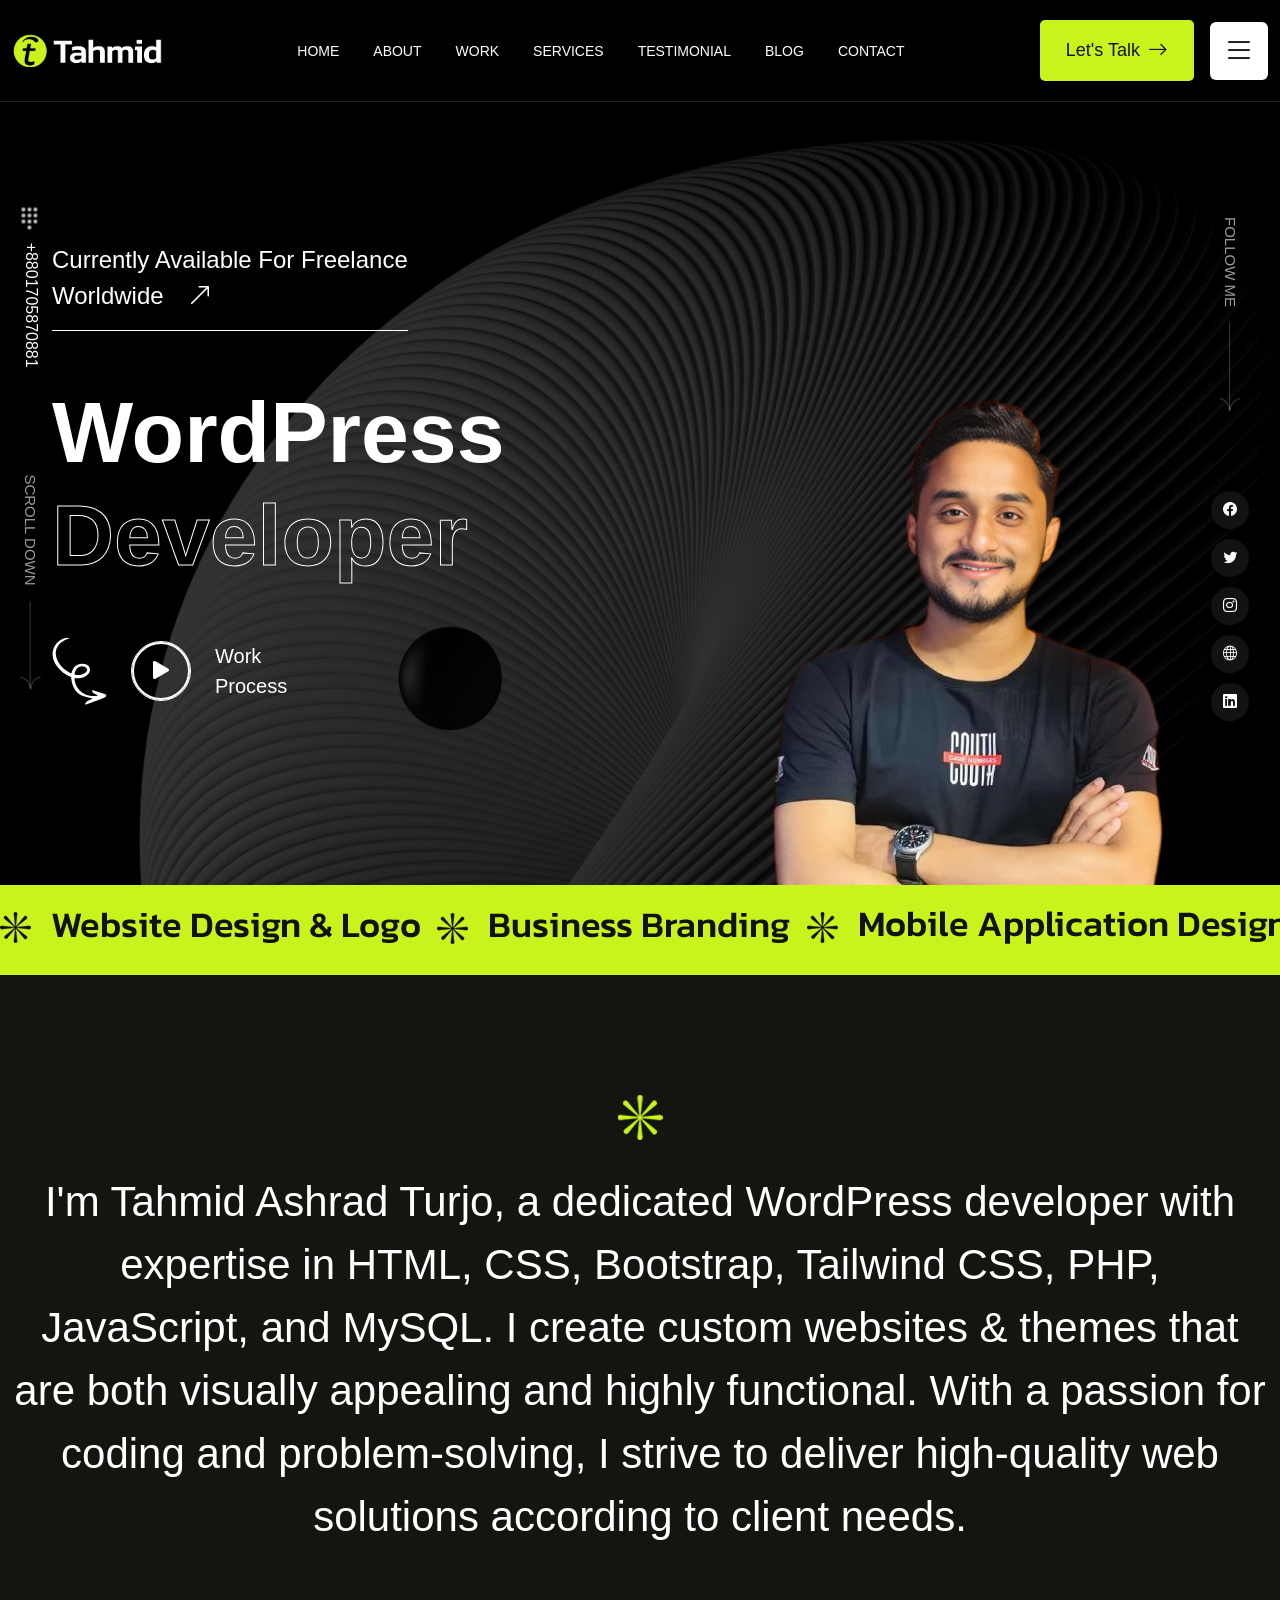
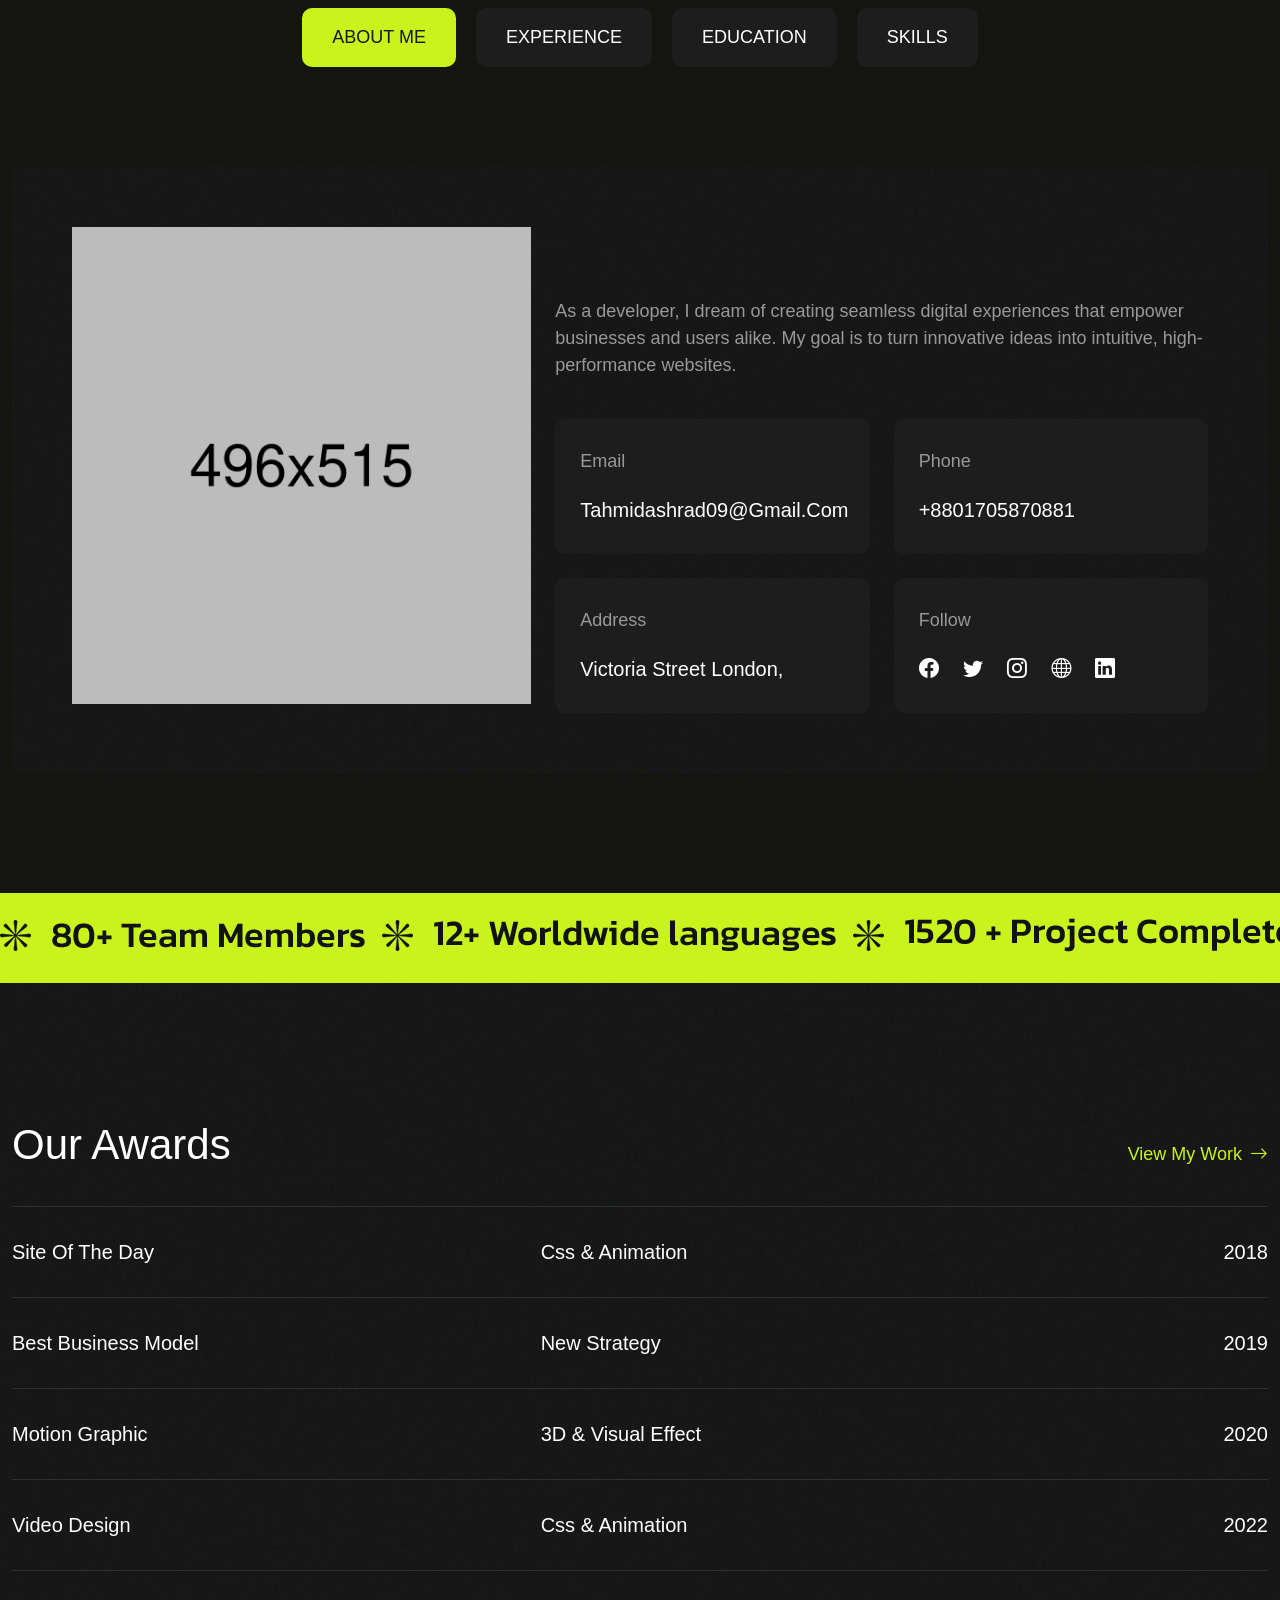
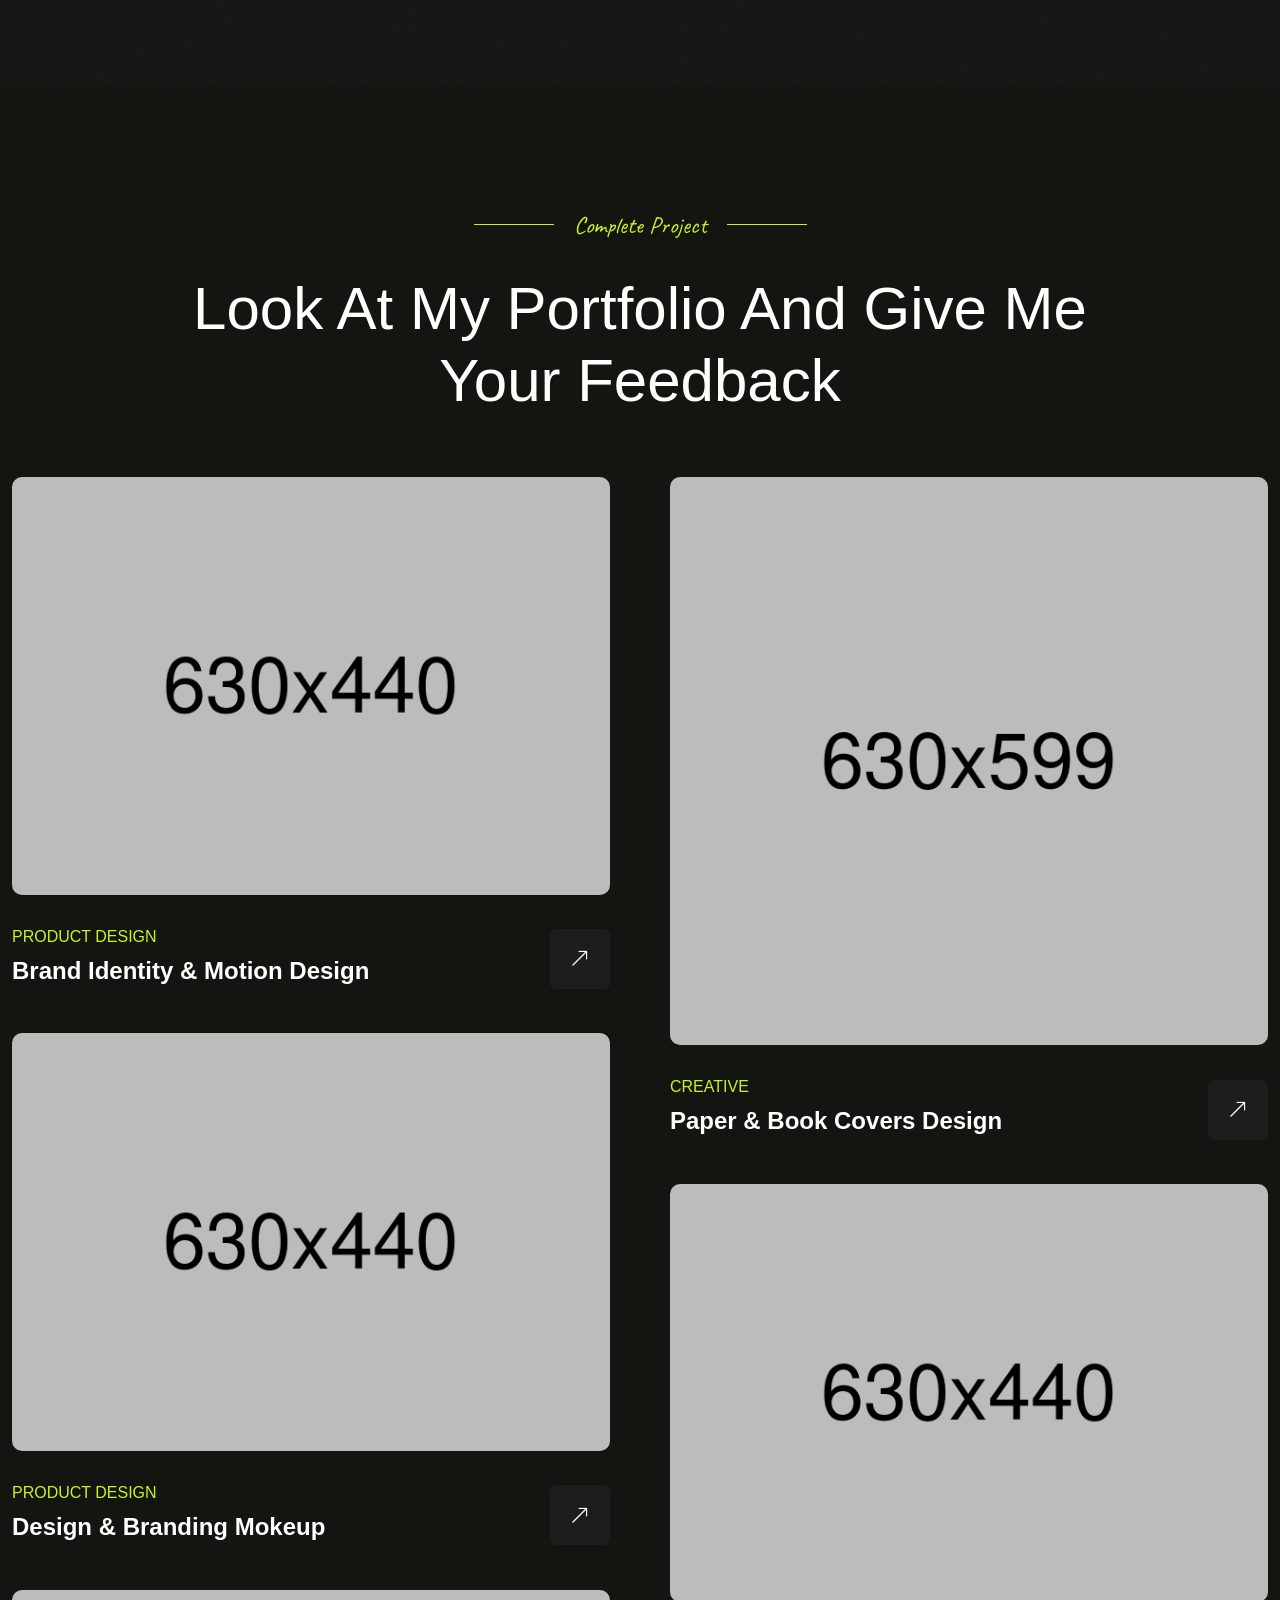
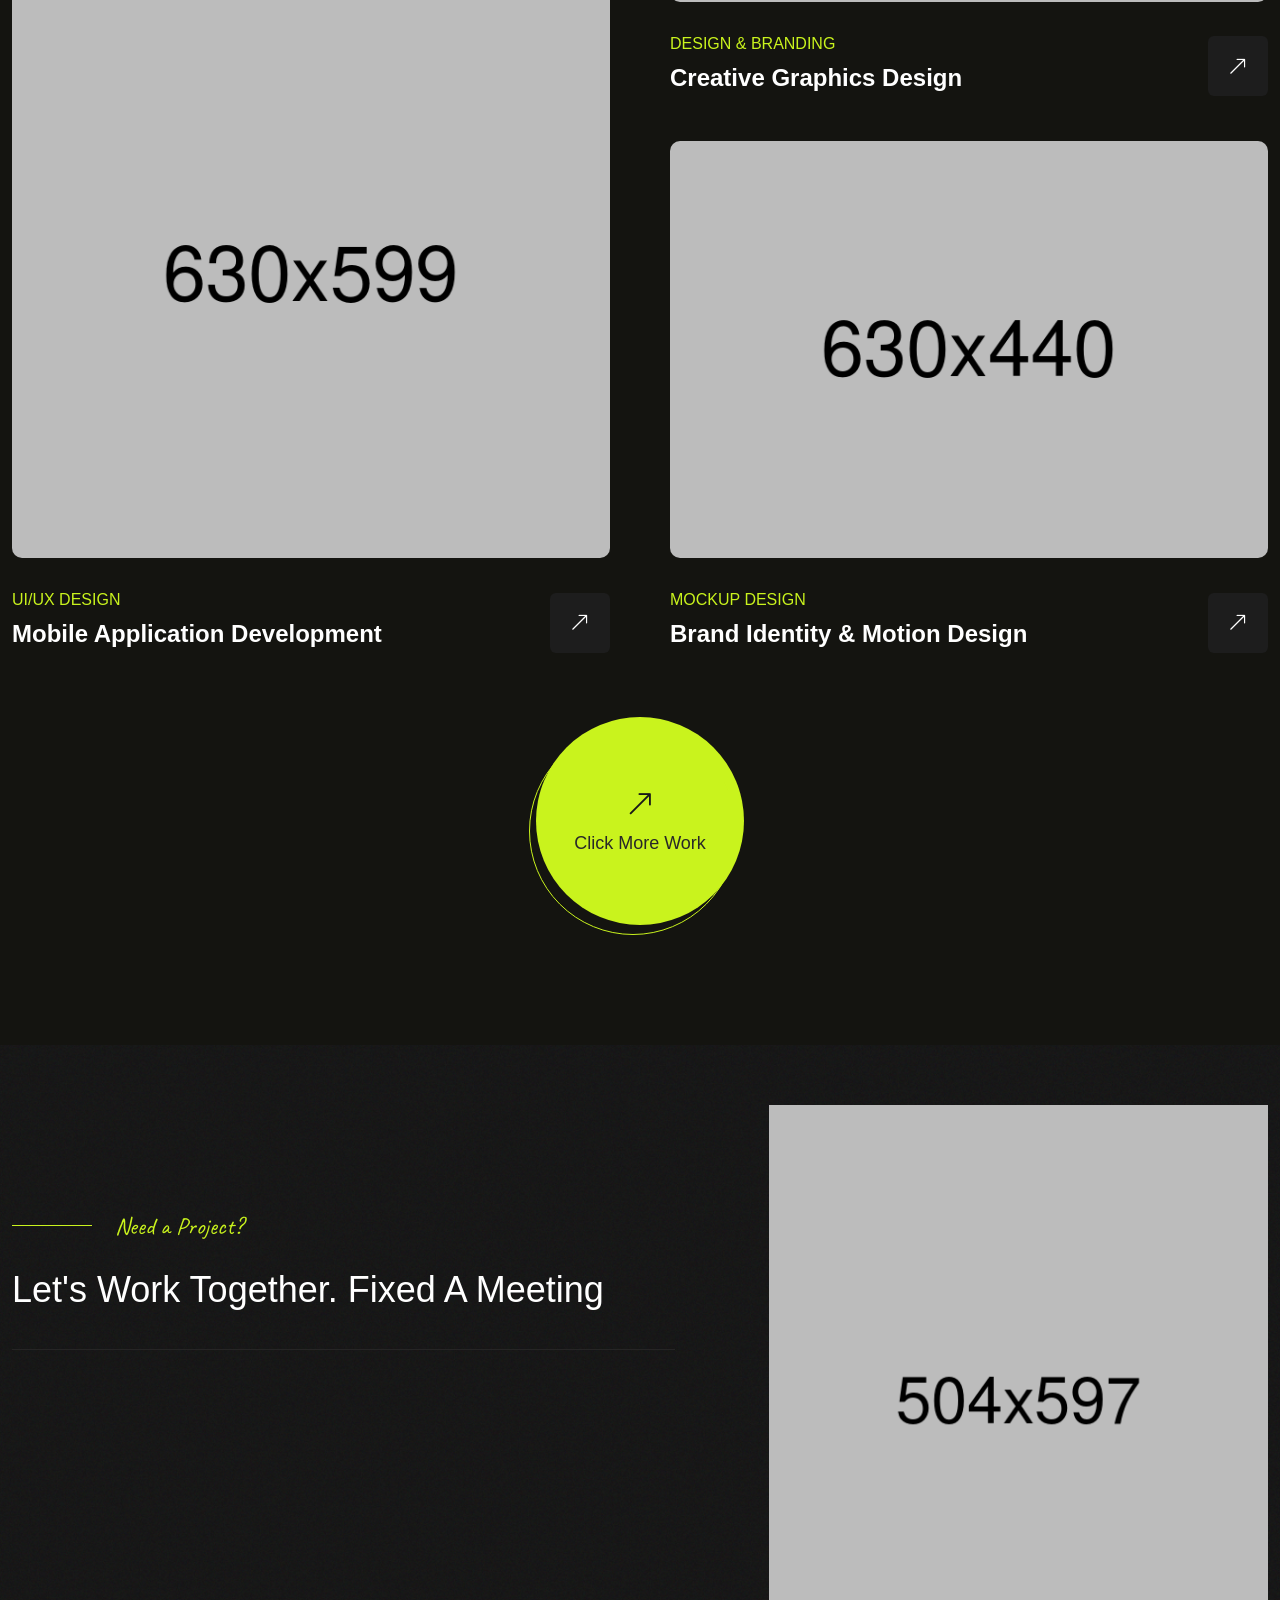
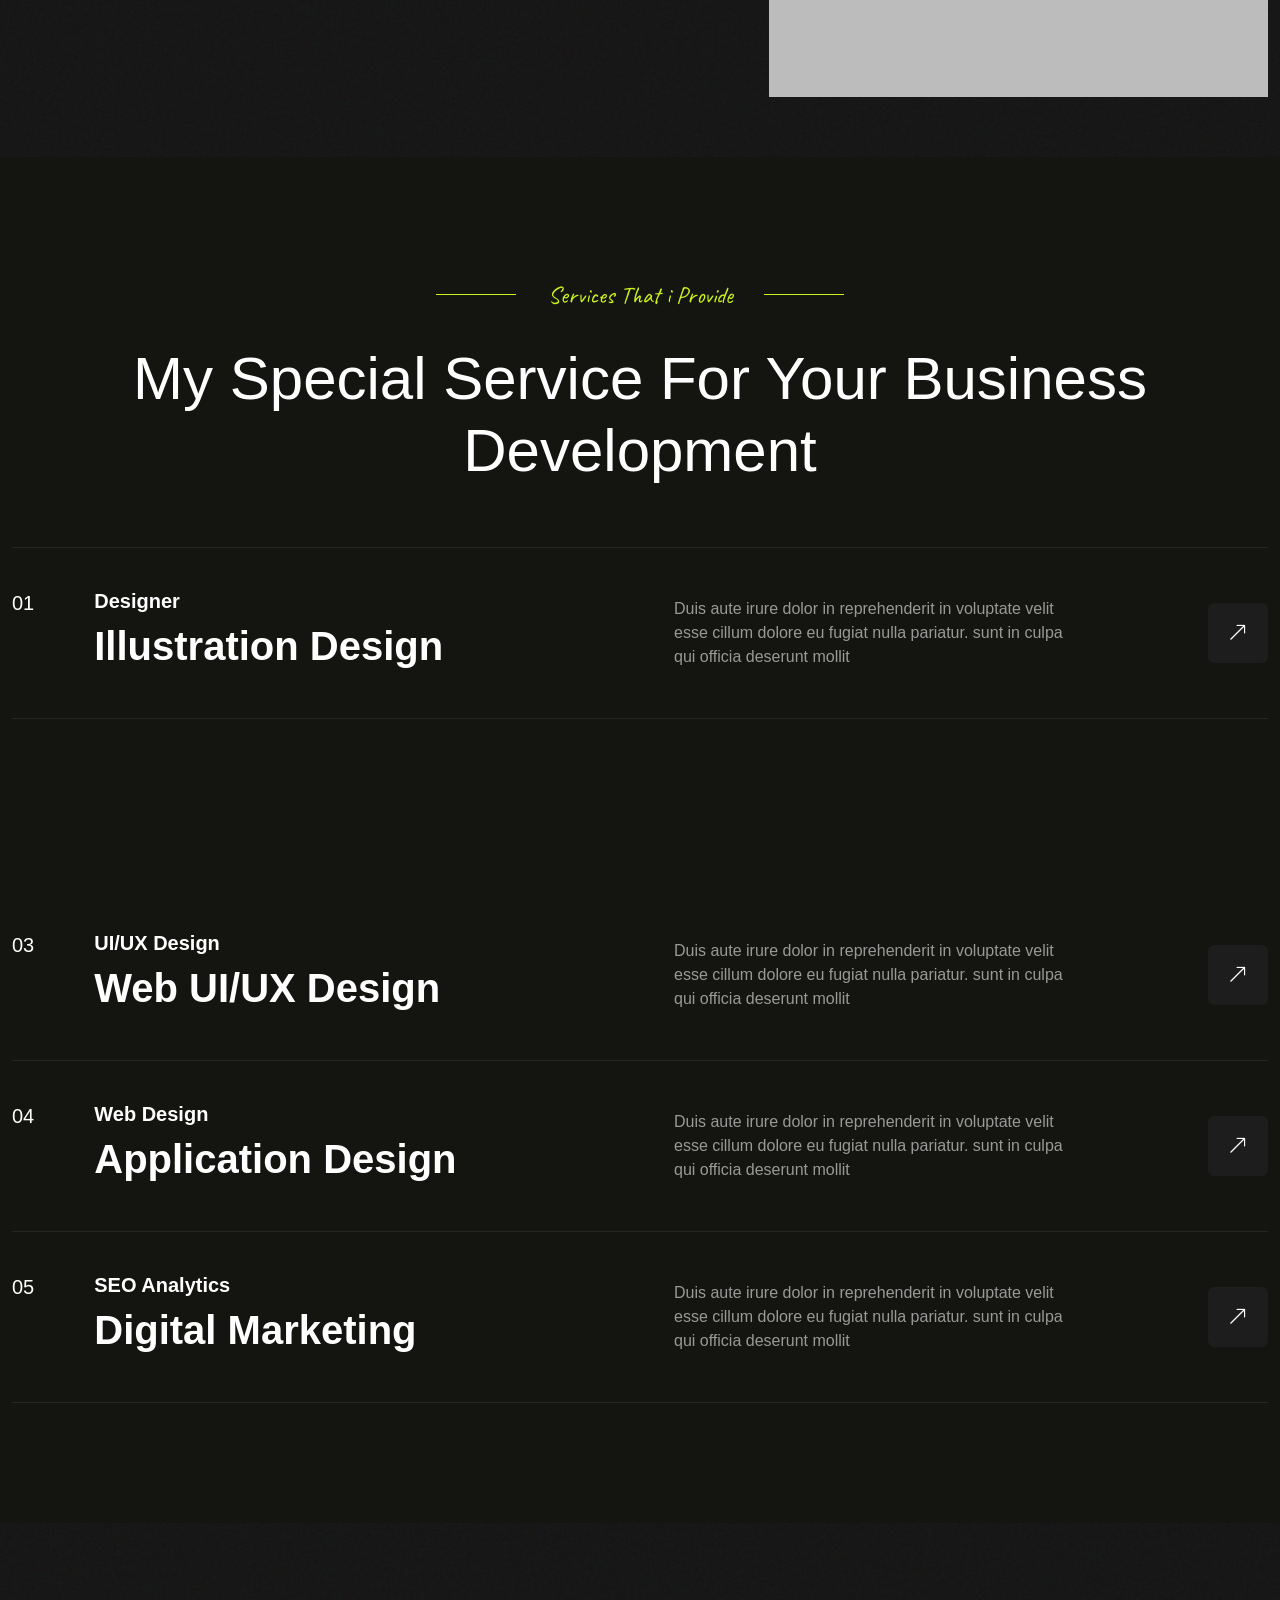
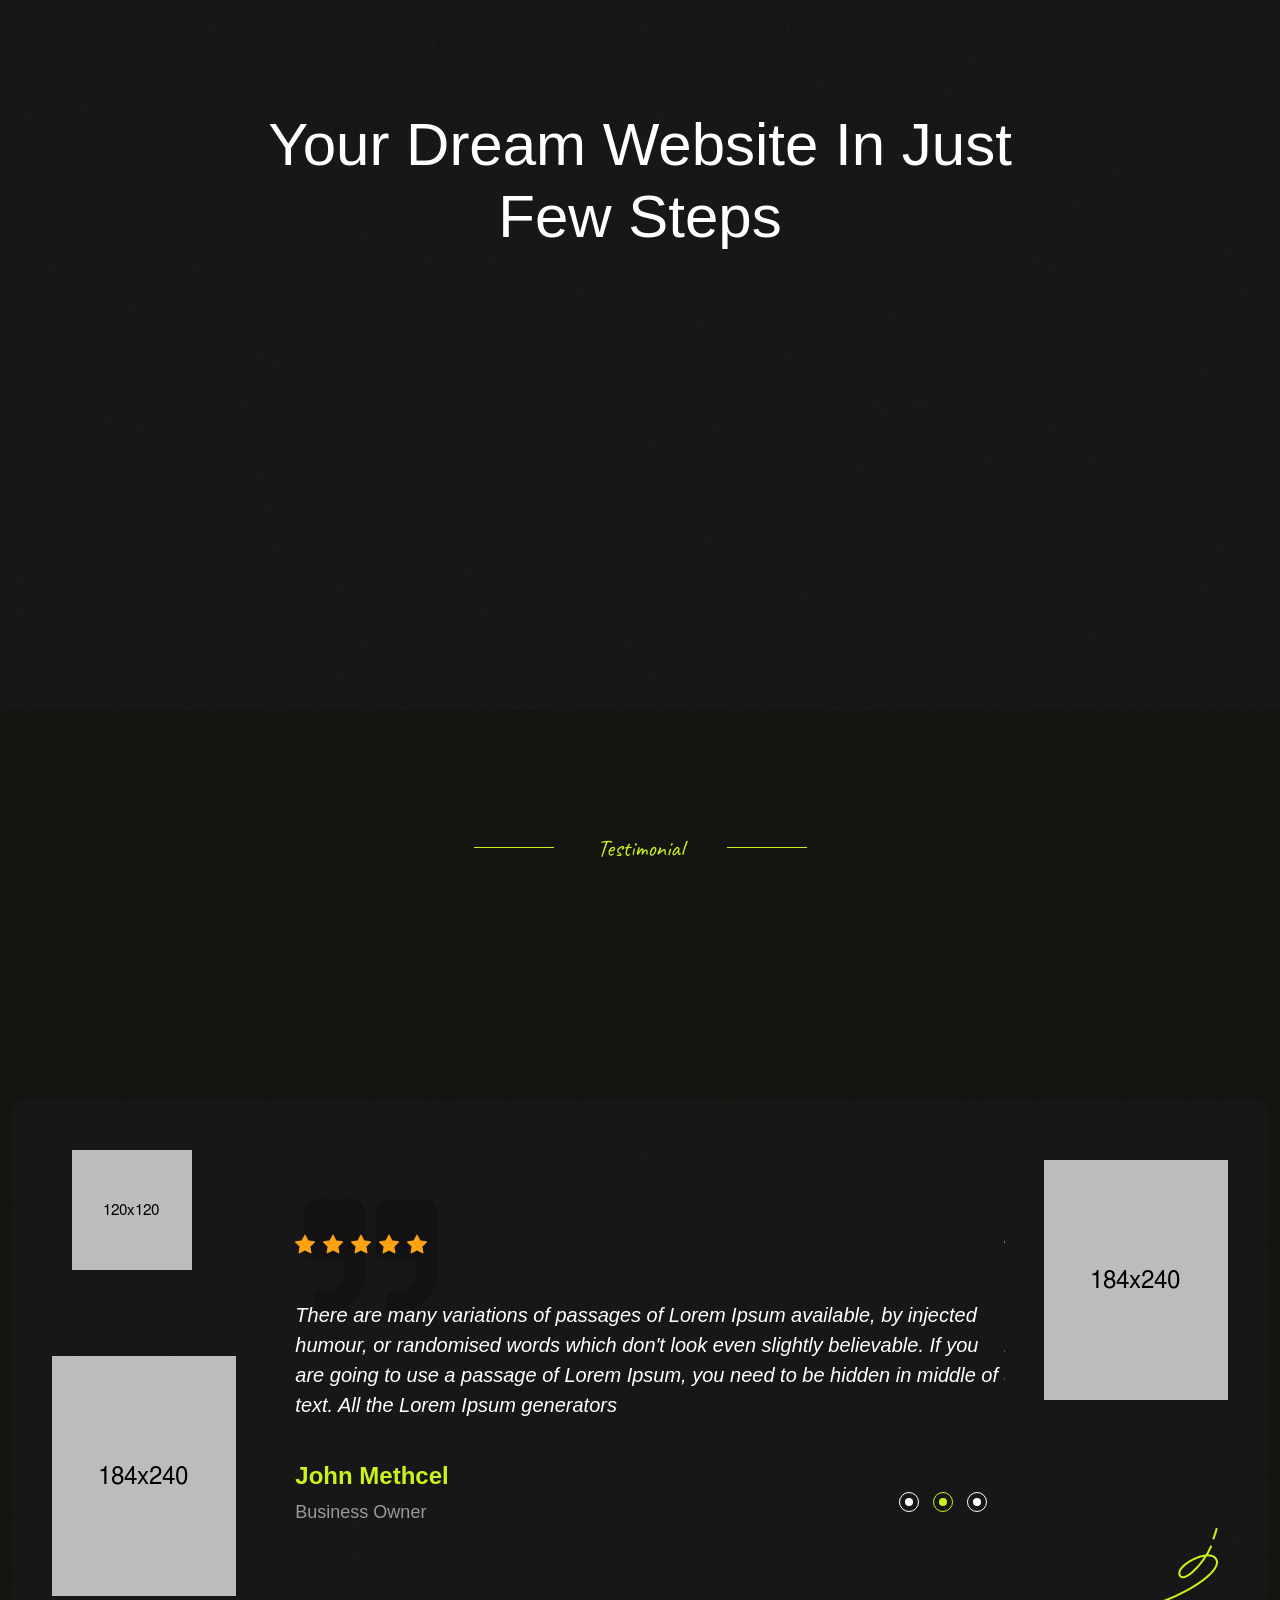
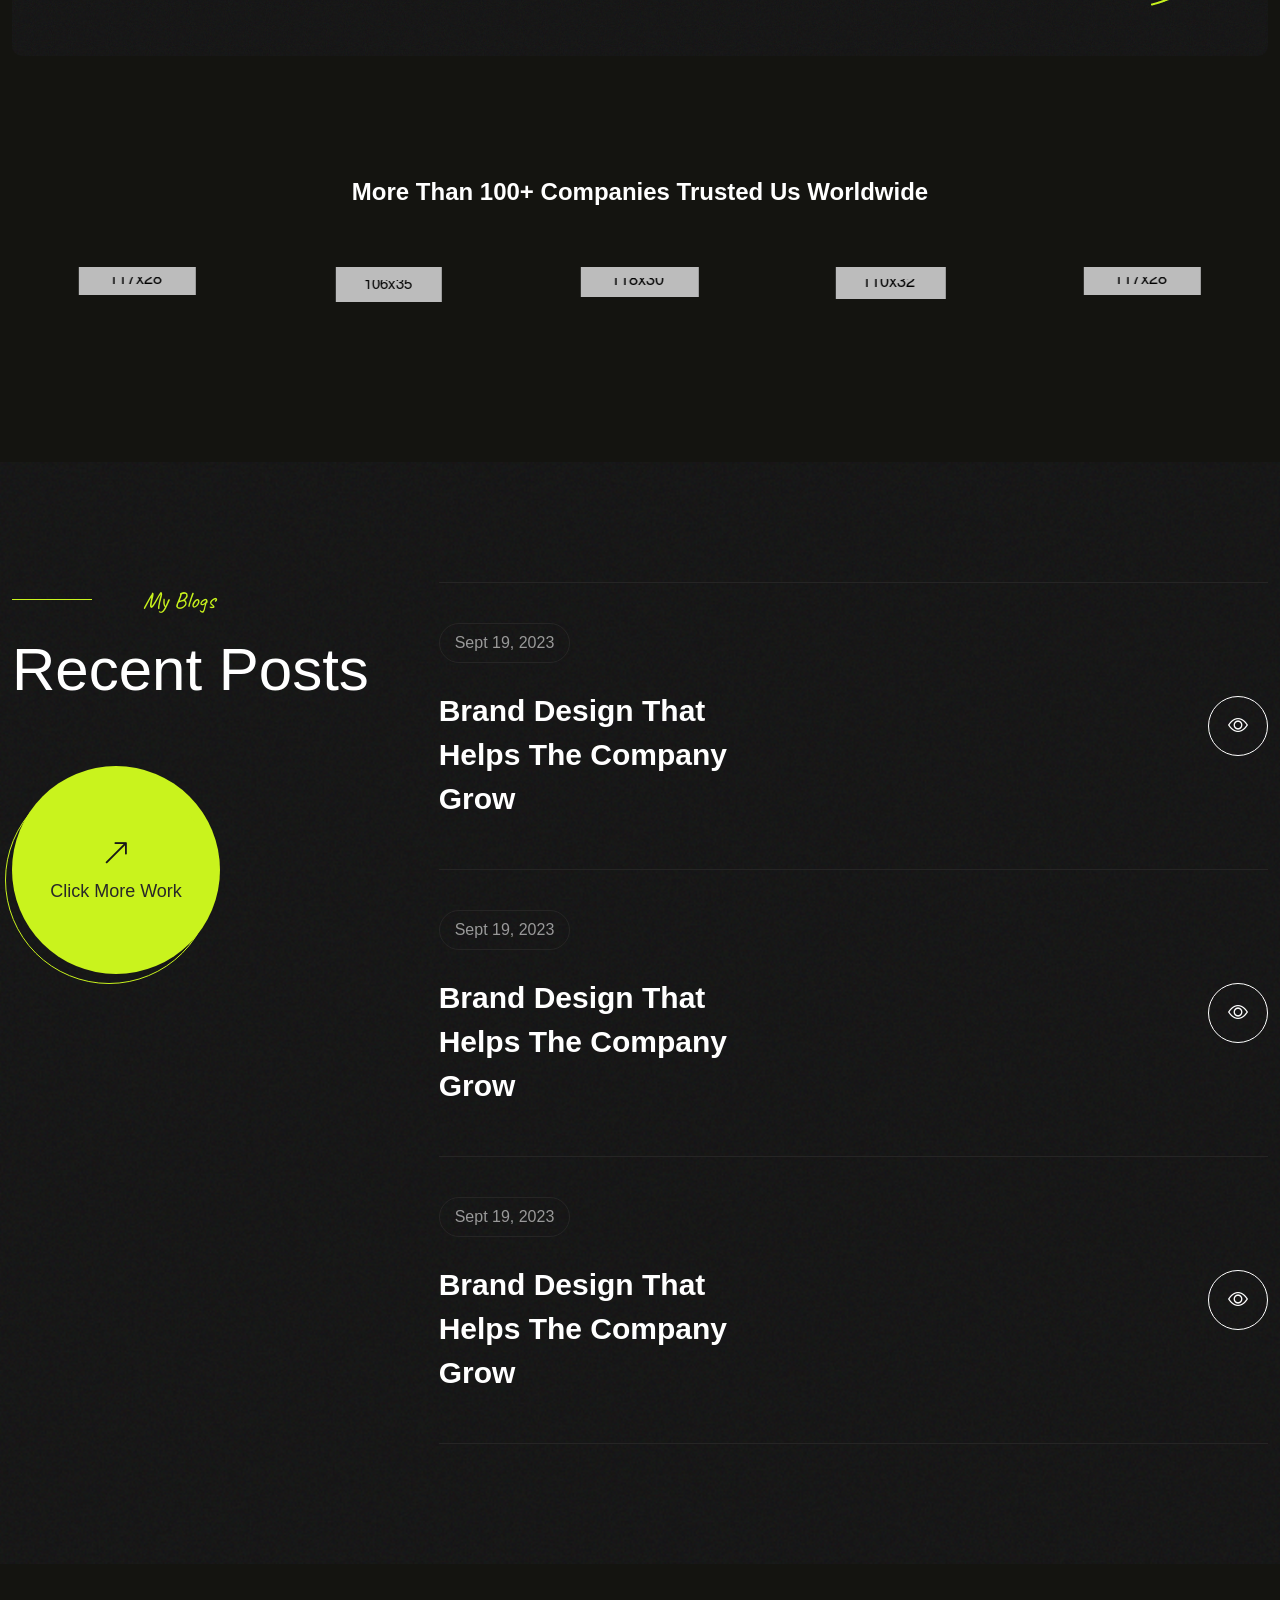
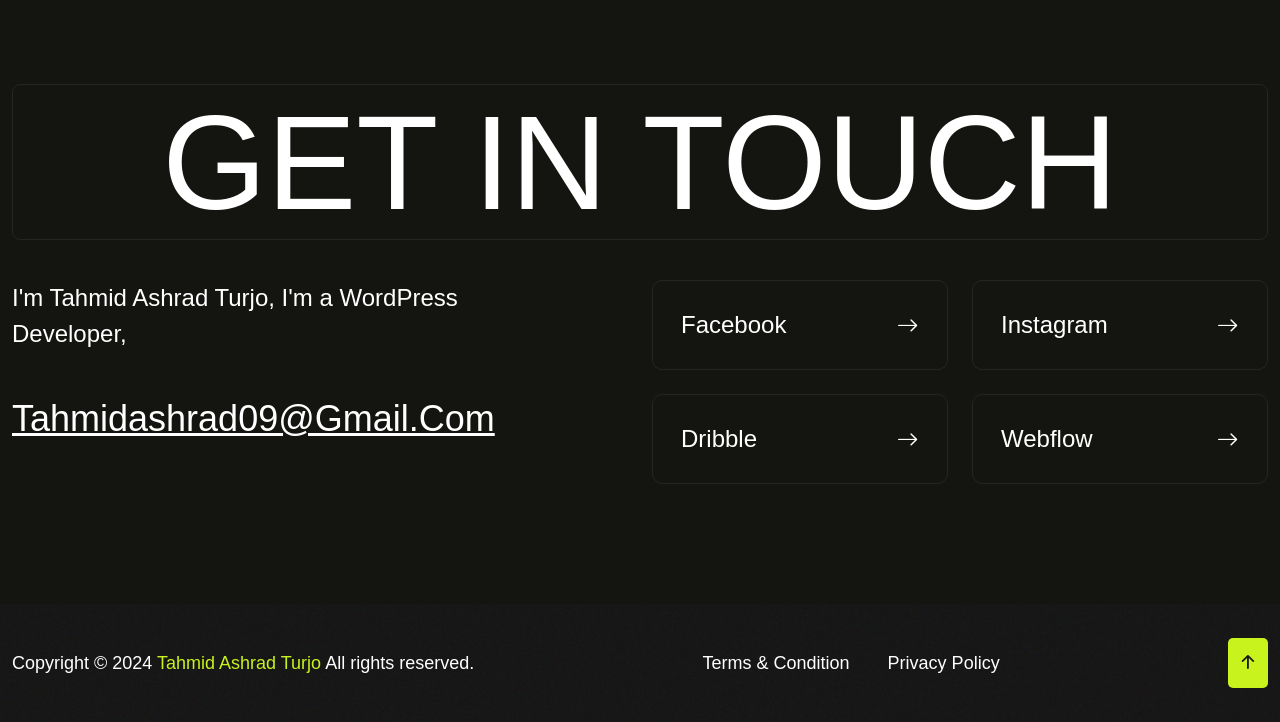
==== commit 05dee9f1: "make some content change in my portfolio" ====
--- a/index.html
+++ b/index.html
@@ -240,9 +240,7 @@
       <div class="personal__head text-center">
          <img src="assets/img/about/section-star.png" class="mb-30" alt="star">
          <p class="descrp">
-            I'm Tahmid Ashrad Turjo, I'm a WordPress Developer, Currently residing 
-            in the lush Victoria Street London, Matias operates globally and is 
-            ready to take on any design challenge.
+            I'm Tahmid Ashrad Turjo, a dedicated WordPress developer with expertise in HTML, CSS, Bootstrap, Tailwind CSS, PHP, JavaScript, and MySQL. I create custom websites & themes that are both visually appealing and highly functional. With a passion for coding and problem-solving, I strive to deliver high-quality web solutions according to client needs.
          </p>
       </div>
       <div class="singletab">
@@ -277,7 +275,7 @@
                            </h2>
                            <p class="p-descrip" data-aos="fade-up"
                            data-aos-duration="500">
-                              Neque porro quisquam est, qui dolorem ipsum quia dolor sit consectetur, aliquam quaerats voluptatem. Ut enim ad minima veniam, exercitationem laboriosam, nisi ut aliquid ex ea autem velit esse quam nihil
+                           As a developer, I dream of creating seamless digital experiences that empower businesses and users alike. My goal is to turn innovative ideas into intuitive, high-performance websites.
                            </p>
                            <div class="about__contactwrap">
                               <div class="row g-4">
@@ -288,7 +286,7 @@
                                              Email
                                           </span>
                                           <a href="#0">
-                                             matias999@gmail.com
+                                             tahmidashrad09@gmail.com
                                           </a>
                                        </div>
                                     </div>
@@ -300,7 +298,7 @@
                                              Phone
                                           </span>
                                           <a href="#0">
-                                             +(2) 871 382 023
+                                             +8801705870881
                                           </a>
                                        </div>
                                     </div>
@@ -374,45 +372,45 @@
                               My Experience
                            </h2>
                            <p>
-                              Neque porro quisquam est, qui dolorem ipsum quia dolor sit consectetur, aliquam quaerats voluptatem. Ut enim ad minima veniam, exercitationem laboriosam, nisi ut aliquid ex ea autem velit esse quam nihil
+                              Hands-on experience in crafting dynamic websites using WordPress and custom coding. Passionate about turning complex ideas into smooth, user-friendly online experiences.
                            </p>
                            <div class="exprience__box mt-30">
                               <div class="exri__item">
                                  <span class="fz-18 fw-500 base">
-                                    In 2011
+                                    In 2022
                                  </span>
                                  <div class="expri__cont">
                                     <h4 class="mb-15 text-white">
-                                       Software Engineer
+                                       Woked In Web solutions BD 
                                     </h4>
                                     <p class="fz-18 pra d-block">
-                                       UI Head & Manager
+                                       As An Elementor Expert
                                     </p>
                                  </div>
                               </div>
                               <div class="exri__item">
                                  <span class="fz-18 fw-500 base">
-                                    In 2016
+                                    From 2023 to 2025
                                  </span>
                                  <div class="expri__cont">
                                     <h4 class="mb-15 text-white">
-                                       Product Designer
+                                       Working As In Techsolutions Plex LTD
                                     </h4>
                                     <p class="fz-18 pra d-block">
-                                       Head of Department
+                                       As A Lead WordPress Developer
                                     </p>
                                  </div>
                               </div>
                               <div class="exri__item">
                                  <span class="fz-18 fw-500 base">
-                                    In 2023
+                                    From 2023 to 2025
                                  </span>
                                  <div class="expri__cont">
                                     <h4 class="mb-15 text-white">
-                                       Senior UI Designer
+                                       Working In Goojo Tech
                                     </h4>
                                     <p class="fz-18 pra d-block">
-                                       Fiverr.com
+                                       As A WordPress Developer
                                     </p>
                                  </div>
                               </div>
